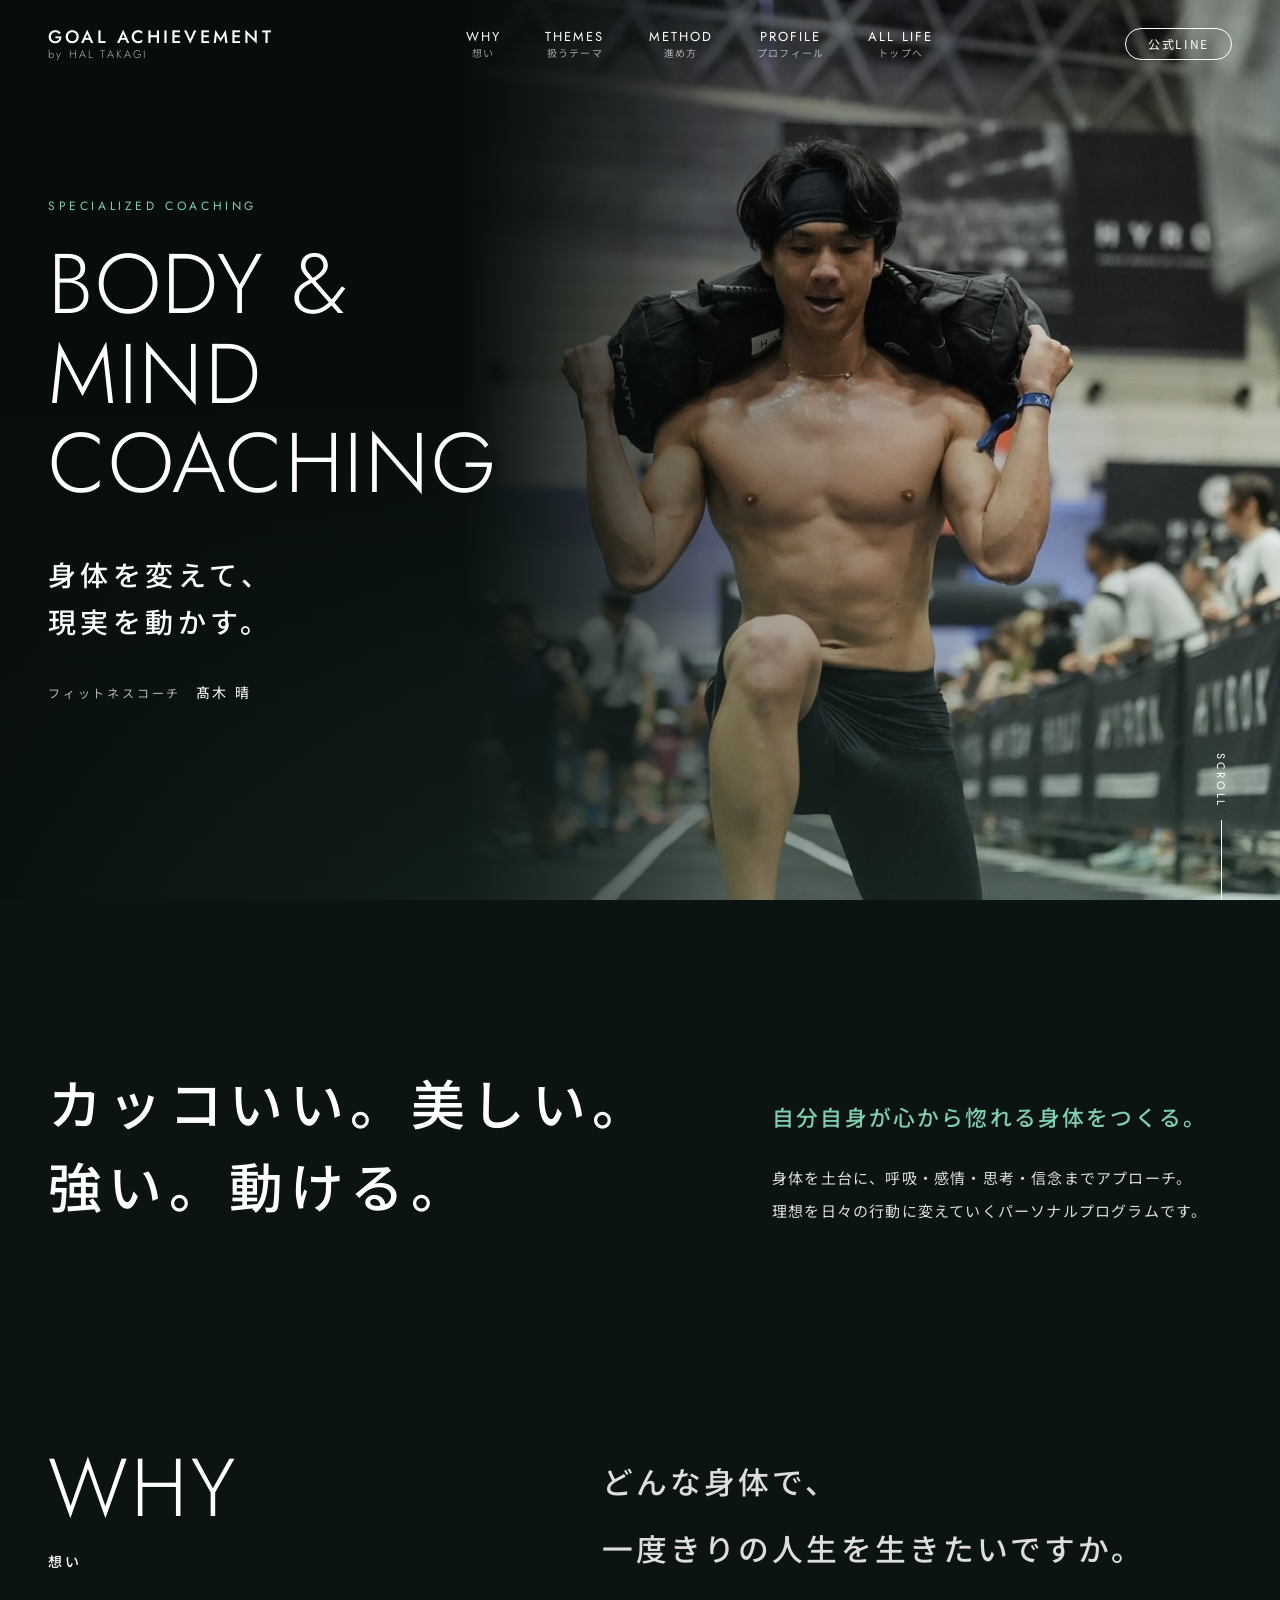
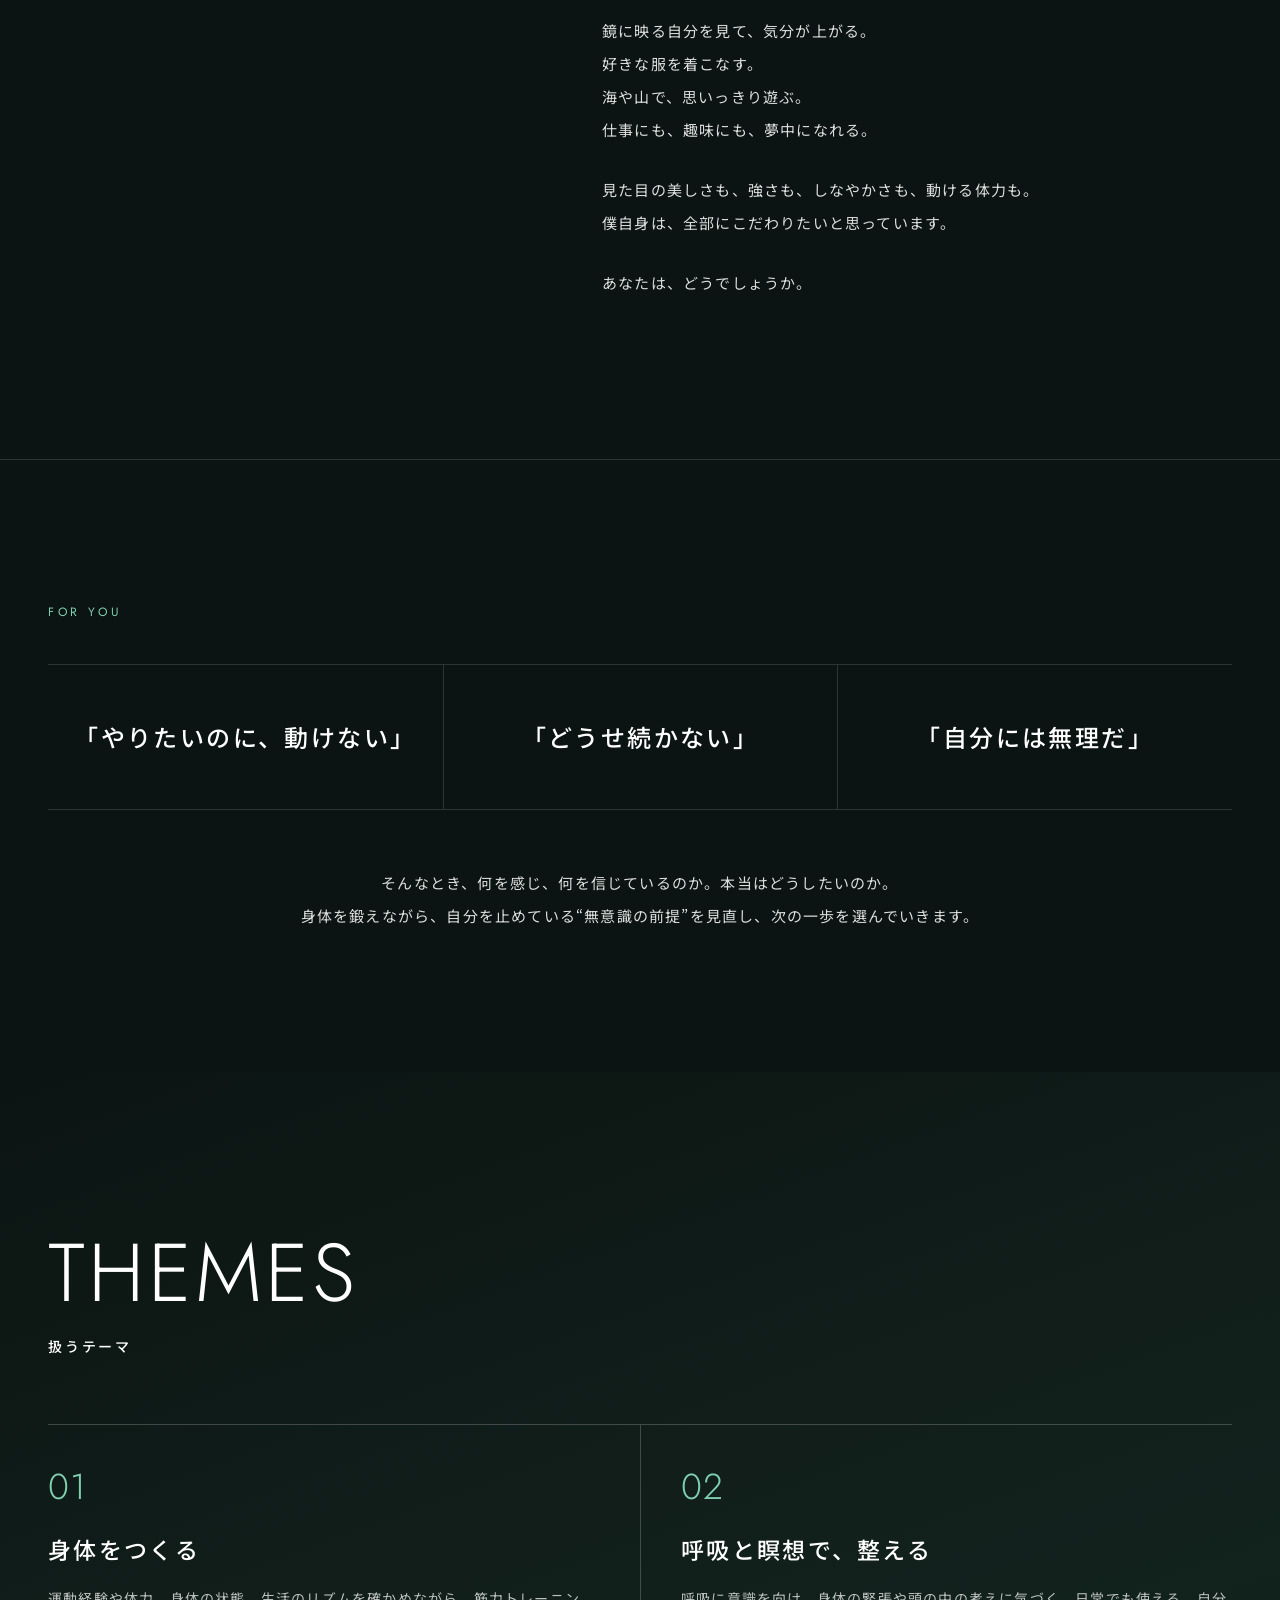
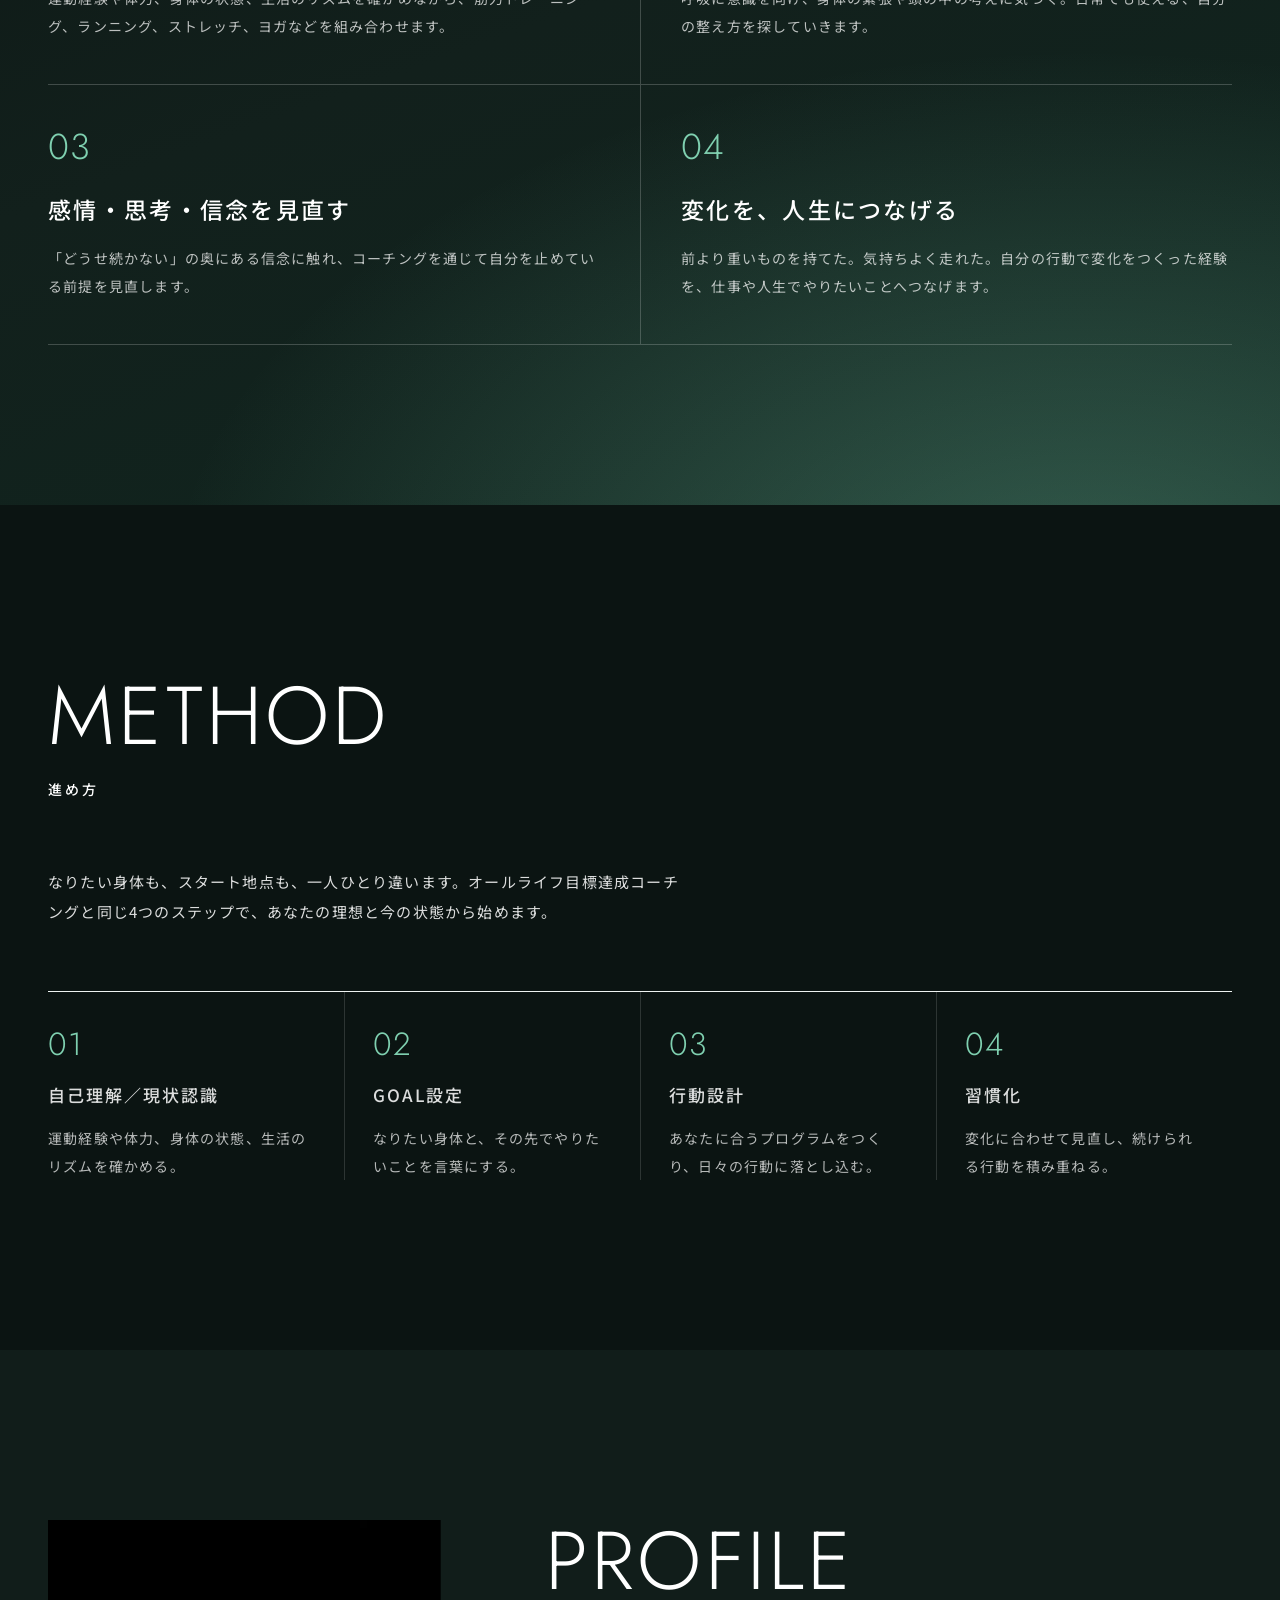
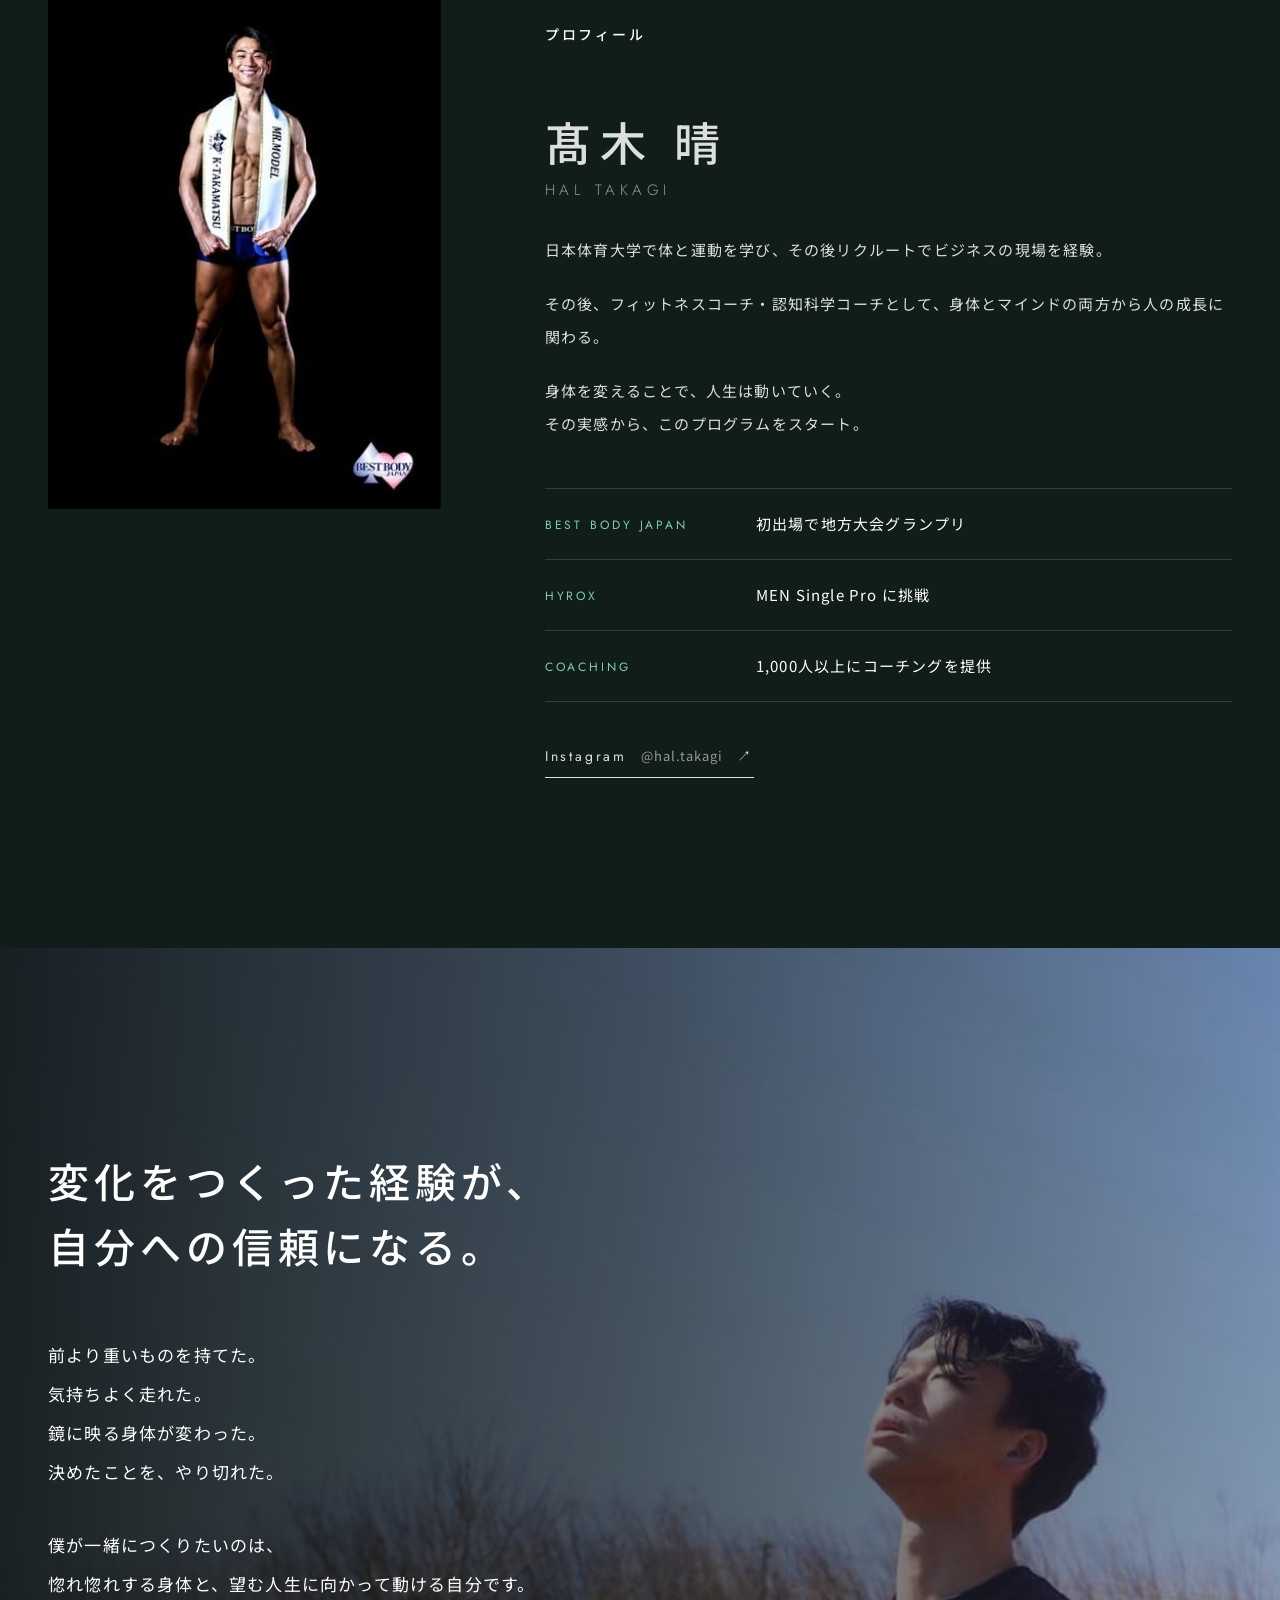
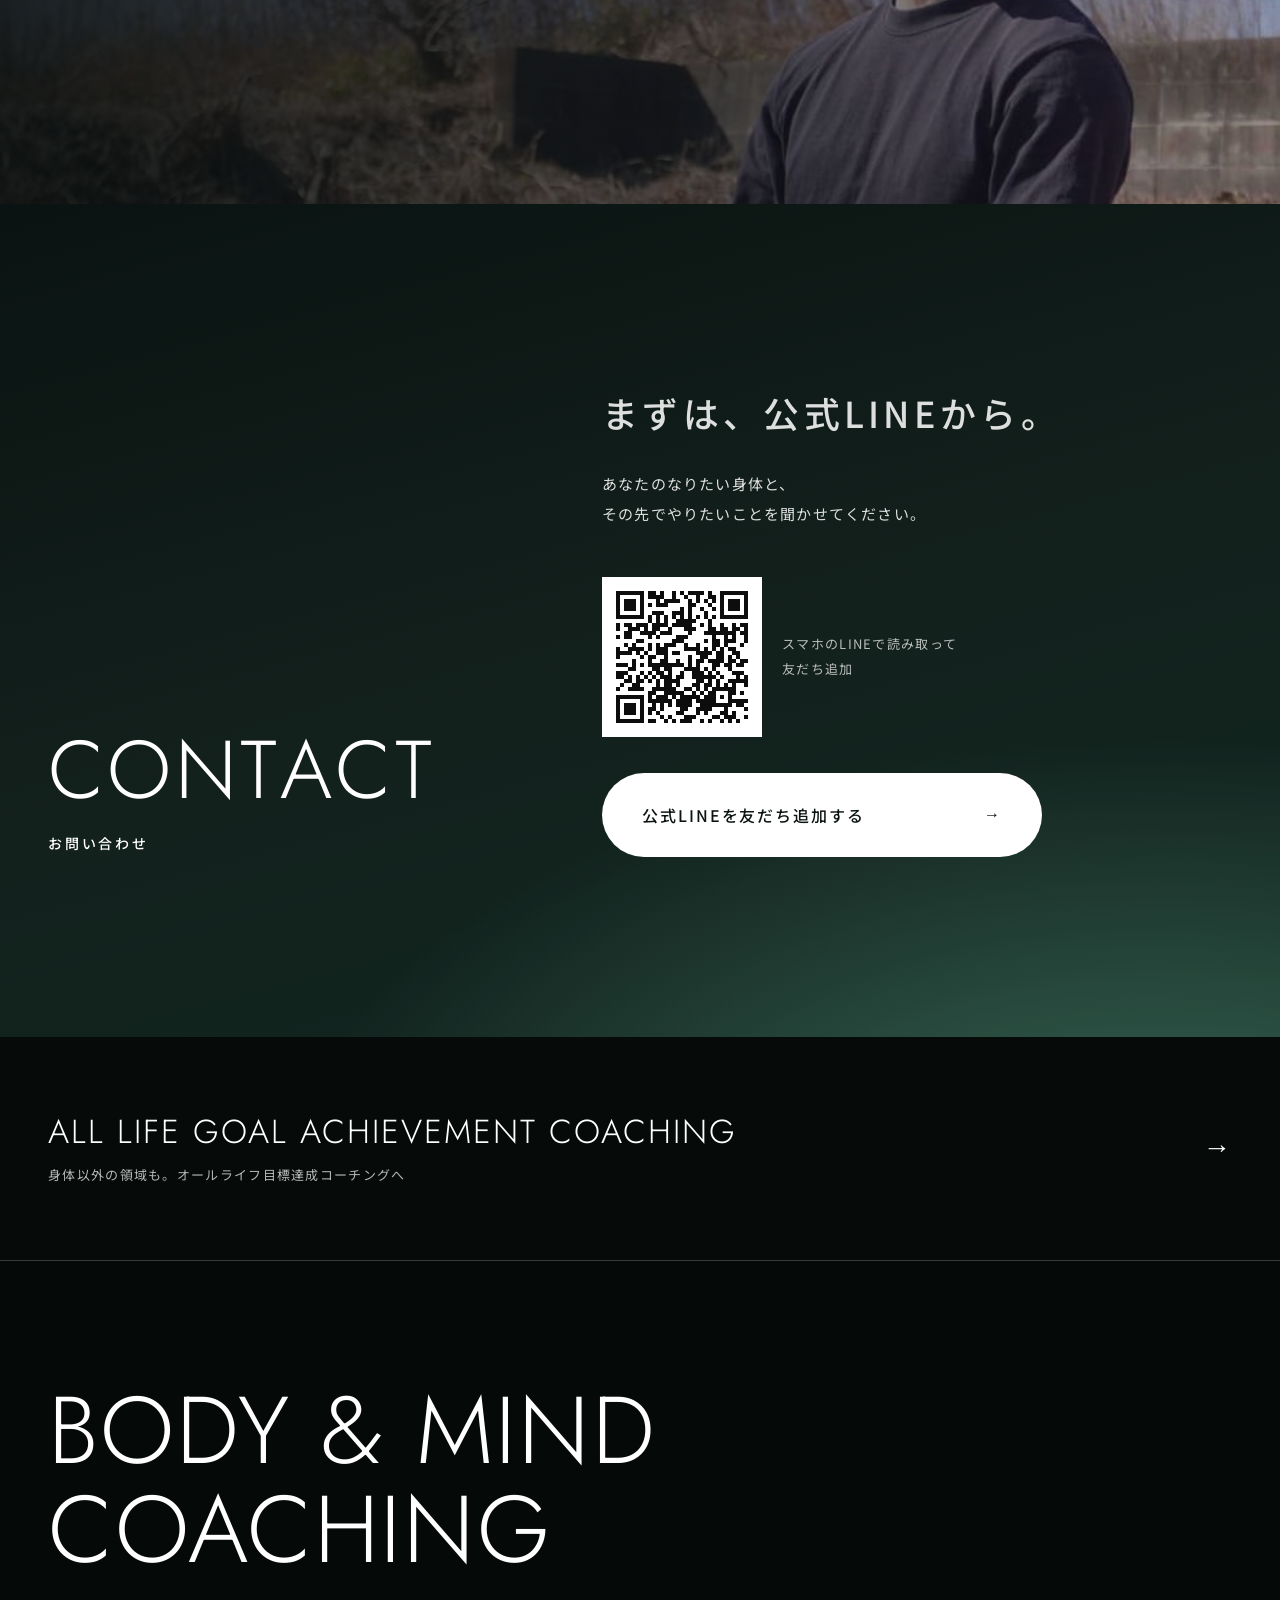
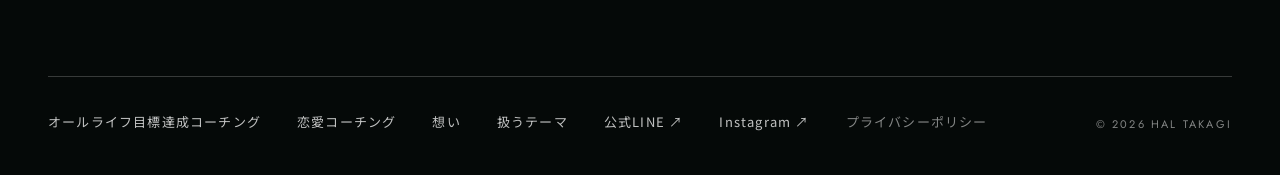
==== fitness/index.html @ 76c85beb "フィットネスコーチング（BODY & MIND）のページを追加し、トップを専門コーチング2枠のSERVICES欄に変更 - fitness/ を新設（恋愛ページと同じ型：HERO→想い→FOR YOU" ====
<!DOCTYPE html>
<html lang="ja">
<head>
  <meta charset="UTF-8">
  <meta name="viewport" content="width=device-width, initial-scale=1">
  <title>フィットネスコーチング | 髙木 晴</title>
  <meta name="description" content="身体を変えて、現実を動かす。身体を土台に、呼吸・感情・思考・信念までアプローチする、髙木晴のパーソナルフィットネスプログラム。">
  <meta property="og:title" content="フィットネスコーチング | 髙木 晴">
  <meta property="og:description" content="身体を変えて、現実を動かす。自分自身が心から惚れる身体をつくる、髙木晴のパーソナルプログラム。">
  <meta property="og:type" content="website">
  <meta property="og:image" content="../images/gallery-hyrox.jpg">
  <!-- Googleアナリティクス（設定は js/ga.js） -->
  <script async src="https://www.googletagmanager.com/gtag/js?id=G-GX3JL3MY73"></script>
  <script src="../js/ga.js?v=20261007"></script>
  <link rel="preconnect" href="https://fonts.googleapis.com">
  <link rel="preconnect" href="https://fonts.gstatic.com" crossorigin>
  <link href="https://fonts.googleapis.com/css2?family=Jost:wght@300;400;500&family=Noto+Sans+JP:wght@400;500;700&display=swap" rel="stylesheet">
  <link rel="stylesheet" href="../css/style.css?v=20261010">
</head>
<body class="page-fitness">

<!-- ============ HEADER ============ -->
<header class="header" id="header">
  <a href="../index.html" class="header__logo">
    <span class="header__logo-en">GOAL ACHIEVEMENT</span>
    <span class="header__logo-sub">by HAL TAKAGI</span>
  </a>
  <nav class="nav" id="nav">
    <ul class="nav__list">
      <li><a href="#why"><span class="nav__en">WHY</span><span class="nav__ja">想い</span></a></li>
      <li><a href="#themes"><span class="nav__en">THEMES</span><span class="nav__ja">扱うテーマ</span></a></li>
      <li><a href="#method"><span class="nav__en">METHOD</span><span class="nav__ja">進め方</span></a></li>
      <li><a href="#profile"><span class="nav__en">PROFILE</span><span class="nav__ja">プロフィール</span></a></li>
      <li><a href="../index.html"><span class="nav__en">ALL LIFE</span><span class="nav__ja">トップへ</span></a></li>
      <li class="nav__sp-line"><a href="#contact"><span class="nav__en">CONTACT</span><span class="nav__ja">公式LINE</span></a></li>
    </ul>
  </nav>
  <a href="#contact" class="header__line">公式LINE</a>
  <button class="menu-btn" id="menuBtn" aria-label="メニューを開く" aria-expanded="false" aria-controls="nav">
    <span></span><span></span>
  </button>
</header>

<main id="top">

  <!-- ============ HERO ============ -->
  <section class="hero hero--love hero--fitness">
    <div class="hero__bg">
      <img src="../images/gallery-hyrox.jpg" alt="" width="1044" height="1566">
    </div>
    <div class="hero__content">
      <p class="love-hero__label">SPECIALIZED COACHING</p>
      <h1 class="hero__title">
        <span class="mask"><span>BODY &amp;</span></span>
        <span class="mask"><span>MIND</span></span>
        <span class="mask"><span>COACHING</span></span>
      </h1>
      <p class="hero__copy">
        <span class="mask"><span>身体を変えて、</span></span>
        <span class="mask"><span>現実を動かす。</span></span>
      </p>
      <p class="hero__name"><span>フィットネスコーチ</span>髙木 晴</p>
    </div>
    <a href="#intro" class="hero__scroll" aria-label="下へスクロール">
      <span>SCROLL</span>
    </a>
  </section>

  <!-- ============ INTRO（概要） ============ -->
  <section class="fit-intro" id="intro">
    <div class="wrap fit-intro__inner">
      <p class="fit-intro__words" data-reveal-parent>
        <span class="mask"><span>カッコいい。美しい。</span></span>
        <span class="mask"><span>強い。動ける。</span></span>
      </p>
      <div class="fit-intro__body">
        <p class="fit-intro__lead" data-reveal>自分自身が心から惚れる身体をつくる。</p>
        <p data-reveal>身体を土台に、呼吸・感情・思考・信念までアプローチ。<br>理想を日々の行動に変えていくパーソナルプログラムです。</p>
      </div>
    </div>
  </section>

  <!-- ============ WHY ============ -->
  <section class="love-why" id="why">
    <div class="wrap love-why__inner">
      <div class="heading">
        <p class="heading__en js-letters">WHY</p>
        <h2 class="heading__ja" data-reveal>想い</h2>
      </div>
      <div class="love-why__body">
        <p class="love-why__lead" data-reveal-parent>
          <span class="mask"><span>どんな身体で、</span></span>
          <span class="mask"><span>一度きりの人生を生きたいですか。</span></span>
        </p>
        <p data-reveal>鏡に映る自分を見て、気分が上がる。<br>好きな服を着こなす。<br>海や山で、思いっきり遊ぶ。<br>仕事にも、趣味にも、夢中になれる。</p>
        <p data-reveal>見た目の美しさも、強さも、しなやかさも、動ける体力も。<br>僕自身は、全部にこだわりたいと思っています。</p>
        <p data-reveal>あなたは、どうでしょうか。</p>
      </div>
    </div>
  </section>

  <!-- ============ FOR YOU（こんな声に） ============ -->
  <section class="fit-voices">
    <div class="wrap">
      <p class="fit-voices__label" data-reveal>FOR YOU</p>
      <ul class="fit-voices__list">
        <li data-reveal>「やりたいのに、動けない」</li>
        <li data-reveal>「どうせ続かない」</li>
        <li data-reveal>「自分には無理だ」</li>
      </ul>
      <p class="fit-voices__body" data-reveal>そんなとき、何を感じ、何を信じているのか。本当はどうしたいのか。<br>身体を鍛えながら、自分を止めている“無意識の前提”を見直し、次の一歩を選んでいきます。</p>
    </div>
  </section>

  <!-- ============ THEMES ============ -->
  <section class="love-themes" id="themes">
    <div class="wrap">
      <div class="heading heading--light">
        <p class="heading__en js-letters">THEMES</p>
        <h2 class="heading__ja" data-reveal>扱うテーマ</h2>
      </div>
      <ol class="fit-themes">
        <li data-reveal>
          <span class="love-themes__num">01</span>
          <h3>身体をつくる</h3>
          <p>運動経験や体力、身体の状態、生活のリズムを確かめながら、筋力トレーニング、ランニング、ストレッチ、ヨガなどを組み合わせます。</p>
        </li>
        <li data-reveal>
          <span class="love-themes__num">02</span>
          <h3>呼吸と瞑想で、整える</h3>
          <p>呼吸に意識を向け、身体の緊張や頭の中の考えに気づく。日常でも使える、自分の整え方を探していきます。</p>
        </li>
        <li data-reveal>
          <span class="love-themes__num">03</span>
          <h3>感情・思考・信念を見直す</h3>
          <p>「どうせ続かない」の奥にある信念に触れ、コーチングを通じて自分を止めている前提を見直します。</p>
        </li>
        <li data-reveal>
          <span class="love-themes__num">04</span>
          <h3>変化を、人生につなげる</h3>
          <p>前より重いものを持てた。気持ちよく走れた。自分の行動で変化をつくった経験を、仕事や人生でやりたいことへつなげます。</p>
        </li>
      </ol>
    </div>
  </section>

  <!-- ============ METHOD ============ -->
  <section class="love-method" id="method">
    <div class="wrap">
      <div class="heading">
        <p class="heading__en js-letters">METHOD</p>
        <h2 class="heading__ja" data-reveal>進め方</h2>
      </div>
      <p class="love-method__lead" data-reveal>なりたい身体も、スタート地点も、一人ひとり違います。オールライフ目標達成コーチングと同じ4つのステップで、あなたの理想と今の状態から始めます。</p>
      <ol class="love-steps">
        <li data-reveal><p class="love-steps__num">01</p><h3>自己理解／現状認識</h3><p>運動経験や体力、身体の状態、生活のリズムを確かめる。</p></li>
        <li data-reveal><p class="love-steps__num">02</p><h3>GOAL設定</h3><p>なりたい身体と、その先でやりたいことを言葉にする。</p></li>
        <li data-reveal><p class="love-steps__num">03</p><h3>行動設計</h3><p>あなたに合うプログラムをつくり、日々の行動に落とし込む。</p></li>
        <li data-reveal><p class="love-steps__num">04</p><h3>習慣化</h3><p>変化に合わせて見直し、続けられる行動を積み重ねる。</p></li>
      </ol>
    </div>
  </section>

  <!-- ============ PROFILE（このプログラム向けの経歴と実績） ============ -->
  <section class="fit-profile" id="profile">
    <div class="wrap fit-profile__inner">
      <figure class="fit-profile__photo img-reveal">
        <img src="../images/profile.jpg" alt="ベストボディジャパン出場時の髙木晴" width="384" height="576" loading="lazy">
      </figure>
      <div class="fit-profile__main">
        <div class="heading">
          <p class="heading__en js-letters">PROFILE</p>
          <h2 class="heading__ja" data-reveal>プロフィール</h2>
        </div>
        <p class="profile__name" data-reveal>髙木 晴<span>HAL TAKAGI</span></p>
        <div class="fit-profile__story">
          <p data-reveal>日本体育大学で体と運動を学び、その後リクルートでビジネスの現場を経験。</p>
          <p data-reveal>その後、フィットネスコーチ・認知科学コーチとして、身体とマインドの両方から人の成長に関わる。</p>
          <p data-reveal>身体を変えることで、人生は動いていく。<br>その実感から、このプログラムをスタート。</p>
        </div>
        <ul class="fit-records" data-reveal>
          <li><span class="fit-records__en">BEST BODY JAPAN</span>初出場で地方大会グランプリ</li>
          <li><span class="fit-records__en">HYROX</span>MEN Single Pro に挑戦</li>
          <li><span class="fit-records__en">COACHING</span>1,000人以上にコーチングを提供</li>
        </ul>
        <a href="https://www.instagram.com/hal.takagi/" target="_blank" rel="noopener" class="ig-link profile__ig" data-reveal>Instagram<span>@hal.takagi</span><span class="ig-link__arrow" aria-hidden="true">↗</span></a>
      </div>
    </div>
  </section>

  <!-- ============ STATEMENT ============ -->
  <section class="fit-statement">
    <div class="fit-statement__bg" data-parallax="0.12">
      <img src="../images/gallery-meditation.jpg" alt="" width="1045" height="1567" loading="lazy">
    </div>
    <div class="wrap fit-statement__inner">
      <p class="fit-statement__lead" data-reveal-parent>
        <span class="mask"><span>変化をつくった経験が、</span></span>
        <span class="mask"><span>自分への信頼になる。</span></span>
      </p>
      <p data-reveal>前より重いものを持てた。<br>気持ちよく走れた。<br>鏡に映る身体が変わった。<br>決めたことを、やり切れた。</p>
      <p data-reveal>僕が一緒につくりたいのは、<br>惚れ惚れする身体と、望む人生に向かって動ける自分です。</p>
    </div>
  </section>

  <!-- ============ CONTACT (公式LINE) ============ -->
  <!-- TODO: 計測用URL hp-fitness を LINE Harness に登録したら、hp-kyotu から差し替える（QRも専用に作り直す） -->
  <section class="contact" id="contact">
    <div class="wrap contact__inner">
      <div class="heading">
        <p class="heading__en js-letters">CONTACT</p>
        <h2 class="heading__ja" data-reveal>お問い合わせ</h2>
      </div>
      <div class="contact__body">
        <p class="contact__lead" data-reveal-parent>
          <span class="mask"><span>まずは、公式LINEから。</span></span>
        </p>
        <p data-reveal>あなたのなりたい身体と、<br>その先でやりたいことを聞かせてください。</p>
        <div class="contact__actions" data-reveal>
          <figure class="line-qr">
            <img src="../images/line-qr.svg?v=20261006" alt="公式LINEの友だち追加用QRコード" width="160" height="160">
            <figcaption>スマホのLINEで読み取って<br>友だち追加</figcaption>
          </figure>
          <a href="https://line-harness.mgr-lab.workers.dev/r/hp-kyotu" target="_blank" rel="noopener" class="line-btn">
            <span>公式LINEを友だち追加する</span>
            <span class="line-btn__arrow" aria-hidden="true">→</span>
          </a>
        </div>
      </div>
    </div>
  </section>

  <!-- ============ BACK TO ALL LIFE ============ -->
  <section class="love-back">
    <a href="../index.html" class="love-back__link wrap">
      <span class="love-back__label">ALL LIFE GOAL ACHIEVEMENT COACHING</span>
      <span class="love-back__ja">身体以外の領域も。オールライフ目標達成コーチングへ</span>
      <span class="love-back__arrow" aria-hidden="true">→</span>
    </a>
  </section>

</main>

<!-- スマホ用：画面下に固定の公式LINEボタン -->
<a href="https://line-harness.mgr-lab.workers.dev/r/hp-kyotu" target="_blank" rel="noopener" class="line-float" id="lineFloat">相談する<span aria-hidden="true">→</span></a>

<!-- ============ FOOTER ============ -->
<footer class="footer">
  <div class="wrap">
    <p class="footer__big">BODY &amp; MIND<br>COACHING</p>
    <div class="footer__bottom">
      <ul class="footer__nav">
        <li><a href="../index.html">オールライフ目標達成コーチング</a></li>
        <li><a href="../love/index.html">恋愛コーチング</a></li>
        <li><a href="#why">想い</a></li>
        <li><a href="#themes">扱うテーマ</a></li>
        <li><a href="https://line-harness.mgr-lab.workers.dev/r/hp-kyotu" target="_blank" rel="noopener">公式LINE ↗</a></li>
        <li><a href="https://www.instagram.com/hal.takagi/" target="_blank" rel="noopener">Instagram ↗</a></li>
        <li><a href="../privacy/index.html" class="footer__legal">プライバシーポリシー</a></li>
      </ul>
      <p class="footer__rights">&copy; <span id="year"></span> HAL TAKAGI</p>
    </div>
  </div>
</footer>

<script src="../js/main.js?v=20261007"></script>
</body>
</html>
---- css/style.css ----
/* =========================================================
   目標達成プログラム ｜ 髙木 晴
   ========================================================= */
:root {
  --black: #0d0d0d;
  --ink: #1a1a1a;
  --gray: #8a8a8a;
  --line: #dcdcdc;
  --paper: #f4f2ee;
  --love: #f08a5d;       /* 恋愛領域のアクセント（夕日の色） */
  --love-deep: #2a1712;
  --white: #fff;
  --en: "Jost", "Futura", "Helvetica Neue", sans-serif;
  --ja: "Noto Sans JP", "Hiragino Kaku Gothic ProN", "Yu Gothic", sans-serif;
  --ease: cubic-bezier(.19, 1, .22, 1);
  --header-h: 88px;
}

*,
*::before,
*::after { box-sizing: border-box; }

/* なめらかスクロールは、ページを開いて一番上に固定したあとにJSでオンにする */
html.is-smooth { scroll-behavior: smooth; }

body {
  margin: 0;
  font-family: var(--ja);
  font-size: 15px;
  line-height: 2;
  letter-spacing: .08em;
  color: var(--ink);
  background: var(--white);
  -webkit-font-smoothing: antialiased;
}
body.is-loading, body.is-menu-open { overflow: hidden; }

h1, h2, h3, p, ul, ol, dl, dd, figure { margin: 0; }
ul, ol { padding: 0; list-style: none; }
a { color: inherit; text-decoration: none; }
img { max-width: 100%; display: block; }

.wrap { width: min(1200px, 100% - 96px); margin-inline: auto; }
.sp-only { display: none; }

/* ---------- Mask (line reveal) ---------- */
.mask { display: block; overflow: hidden; }
.mask > span {
  display: block;
  transform: translateY(105%);
  transition: transform 1.2s var(--ease);
}
.is-in .mask > span,
.mask.is-in > span { transform: none; }
.mask:nth-child(2) > span { transition-delay: .08s; }
.mask:nth-child(3) > span { transition-delay: .16s; }

/* ---------- Generic reveal ---------- */
[data-reveal] {
  opacity: 0;
  transform: translateY(28px);
  transition: opacity 1.2s var(--ease), transform 1.2s var(--ease);
}
[data-reveal].is-in { opacity: 1; transform: none; }

/* ---------- Letters (EN heading) ---------- */
.js-letters .ch {
  display: inline-block;
  opacity: 0;
  transform: translateY(.4em);
  transition: opacity .8s var(--ease), transform .8s var(--ease);
  transition-delay: calc(var(--i) * 40ms);
}
.js-letters.is-in .ch { opacity: 1; transform: none; }

/* ---------- Image reveal ---------- */
.img-reveal { overflow: hidden; clip-path: inset(0 0 100% 0); transition: clip-path 1.6s var(--ease); }
.img-reveal img { transform: scale(1.25); transition: transform 2.2s var(--ease); }
.img-reveal.is-in { clip-path: inset(0 0 0 0); }
.img-reveal.is-in img { transform: scale(1); }

/* ---------- Heading ---------- */
.heading { margin-bottom: 64px; }
.heading__en {
  font-family: var(--en);
  font-weight: 300;
  font-size: clamp(44px, 6.4vw, 88px);
  line-height: 1;
  letter-spacing: .04em;
}
.heading__ja { margin-top: 18px; font-size: 14px; font-weight: 500; letter-spacing: .2em; }
.heading--light { color: var(--white); }

/* =========================================================
   Opening
   ========================================================= */
.opening {
  position: fixed; inset: 0; z-index: 1000;
  display: grid; place-content: center; gap: 28px;
  background: var(--black); color: var(--white);
  transition: transform 1.2s var(--ease) .1s;
}
.opening__text {
  font-family: var(--en); font-weight: 300; text-align: center;
  font-size: clamp(22px, 3vw, 34px); line-height: 1.3; letter-spacing: .24em;
}
.opening__bar { display: block; height: 1px; background: rgba(255,255,255,.2); position: relative; overflow: hidden; }
.opening__bar::after {
  content: ""; position: absolute; inset: 0; background: var(--white);
  transform: scaleX(0); transform-origin: left; transition: transform 1.1s var(--ease) .3s;
}
.opening.is-in .opening__bar::after { transform: scaleX(1); }
.opening.is-done { transform: translateY(-100%); }

/* =========================================================
   Header
   ========================================================= */
.header {
  position: fixed; inset: 0 0 auto; z-index: 100;
  display: flex; align-items: center; justify-content: space-between;
  height: var(--header-h); padding: 0 48px;
  color: var(--white);
  transition: transform .6s var(--ease), background .4s, color .4s, height .4s;
}
.header.is-solid { background: rgba(255,255,255,.96); color: var(--ink); --header-h: 72px; box-shadow: 0 1px 0 rgba(0,0,0,.06); }
.header.is-hidden { transform: translateY(-100%); }
.header__logo { display: flex; flex-direction: column; line-height: 1.2; }
.header__logo-en { font-family: var(--en); font-weight: 500; font-size: 18px; letter-spacing: .18em; }
.header__logo-sub { font-family: var(--en); font-weight: 300; font-size: 11px; letter-spacing: .2em; opacity: .7; }

.nav__list { display: flex; gap: 44px; }
.nav__list a { display: flex; flex-direction: column; align-items: center; line-height: 1.4; }
.nav__en { font-family: var(--en); font-size: 13px; letter-spacing: .16em; position: relative; }
.nav__en::after {
  content: ""; position: absolute; left: 0; bottom: -2px; width: 100%; height: 1px; background: currentColor;
  transform: scaleX(0); transform-origin: right; transition: transform .5s var(--ease);
}
.nav__list a:hover .nav__en::after { transform: scaleX(1); transform-origin: left; }
.nav__ja { font-size: 10px; letter-spacing: .12em; opacity: .6; }

.menu-btn { display: none; }
.header__line {
  padding: 9px 22px; border: 1px solid currentColor; border-radius: 999px;
  font-size: 12px; letter-spacing: .14em; line-height: 1;
  transition: background .3s, color .3s, border-color .3s;
}
.header__line:hover { background: var(--white); color: var(--black); border-color: var(--white); }
.header.is-solid .header__line { background: var(--black); color: var(--white); border-color: var(--black); }
.header.is-solid .header__line:hover { opacity: .8; }
.nav__sp-line { display: none; }

/* =========================================================
   Hero
   ========================================================= */
.hero {
  position: relative;
  height: 100vh; height: 100svh; min-height: 620px;
  overflow: hidden;
  color: var(--white);
  background: var(--black);
}
.hero__bg { position: absolute; inset: 0; }
/* 人物が中央の写真なので、PCでは右側に寄せて左端を黒に溶け込ませ、見出しと重ならないようにする */
.hero__bg img, .hero__bg canvas {
  position: absolute; top: 0; right: 0;
  width: 64%; height: 100%; object-fit: cover; object-position: 50% 42%;
  -webkit-mask-image: linear-gradient(90deg, transparent 0%, #000 32%);
  mask-image: linear-gradient(90deg, transparent 0%, #000 32%);
  transform-origin: 50% 45%;
  transform: scale(1.15);
  transition: transform 3.5s var(--ease);
}
.hero.is-in .hero__bg img, .hero.is-in .hero__bg canvas { transform: scale(1); animation: slowZoom 24s linear 3.5s infinite alternate; }
@keyframes slowZoom { to { transform: scale(1.08); } }
.hero__bg::after {
  content: ""; position: absolute; inset: 0;
  background: linear-gradient(90deg, rgba(0,0,0,.6) 0%, rgba(0,0,0,.2) 55%, rgba(0,0,0,0) 100%);
}
.hero__content {
  position: relative; z-index: 1;
  height: 100%;
  display: flex; flex-direction: column; justify-content: center;
  width: min(1200px, 100% - 96px); margin-inline: auto;
}
.hero__title {
  font-family: var(--en); font-weight: 300;
  font-size: clamp(48px, 9vw, 132px);
  line-height: 1; letter-spacing: .02em;
}
.hero__title .mask { padding-bottom: .06em; }
.hero__copy { margin-top: 40px; font-size: clamp(20px, 2.2vw, 28px); font-weight: 500; line-height: 1.7; letter-spacing: .16em; }
.hero__copy .mask:nth-child(1) > span { transition-delay: .5s; }
.hero__copy .mask:nth-child(2) > span { transition-delay: .6s; }
.hero__name {
  margin-top: 32px; font-size: 14px; letter-spacing: .2em;
  opacity: 0; transition: opacity 1.4s ease .9s;
}
.hero__name span { margin-right: 1.2em; opacity: .7; font-size: 12px; }
.hero.is-in .hero__name { opacity: 1; }
.hero__scroll {
  position: absolute; right: 48px; bottom: 0; z-index: 1;
  display: flex; flex-direction: column; align-items: center; gap: 12px;
  font-family: var(--en); font-size: 11px; letter-spacing: .24em;
}
.hero__scroll span { writing-mode: vertical-rl; }
.hero__scroll::after {
  content: ""; width: 1px; height: 80px;
  background: linear-gradient(var(--white) 50%, rgba(255,255,255,.25) 50%);
  background-size: 1px 200%;
  animation: scrollLine 2.2s var(--ease) infinite;
}
@keyframes scrollLine { from { background-position: 0 100%; } to { background-position: 0 -100%; } }

/* =========================================================
   Concept
   ========================================================= */
.concept { padding: 180px 0 160px; overflow: hidden; }
.concept__inner { display: grid; grid-template-columns: 1fr 1fr; gap: 96px; align-items: center; }
.concept__statement {
  font-size: clamp(21px, 2.4vw, 34px); font-weight: 500; line-height: 1.75; letter-spacing: .08em;
  margin-bottom: 56px;
}
.concept__body p + p { margin-top: 1.6em; }
/* 写真は画面の右端まで裁ち落としにする（余白に囲まれた「置いただけ」の見え方を避ける） */
.concept__photo { aspect-ratio: 4 / 5; margin-right: calc(-1 * max(48px, (100vw - 1200px) / 2)); }
.concept__photo img { width: 100%; height: 100%; object-fit: cover; object-position: 38% center; }

/* =========================================================
   Life Balance（バランスホイール）
   ========================================================= */
.life { background: var(--black); color: var(--white); padding: 160px 0 170px; overflow: hidden; }
.life__inner { display: grid; grid-template-columns: 4fr 6fr; grid-template-areas: "text wheel" "controls wheel"; gap: 0 80px; align-items: center; }
.life__text { grid-area: text; align-self: end; }
.life__wheel { grid-area: wheel; }
.life__controls { grid-area: controls; align-self: start; }
.life .heading__en { white-space: nowrap; font-size: clamp(40px, 5.2vw, 76px); }
.life__lead { font-size: clamp(24px, 2.8vw, 38px); font-weight: 500; line-height: 1.6; letter-spacing: .12em; margin-bottom: 32px; }
.life__text > p + p { margin-top: 1.4em; }
.life__howto { color: rgba(255,255,255,.7); font-size: 14px; }

.life__sliders { display: grid; grid-template-columns: 1fr 1fr; gap: 6px 32px; margin-top: 40px; }
.wheel-slider { display: grid; grid-template-columns: 1fr 88px 20px; align-items: center; gap: 10px; font-size: 12px; letter-spacing: .06em; }
.wheel-slider__name { white-space: nowrap; color: rgba(255,255,255,.8); }
.wheel-slider.is-love .wheel-slider__name { color: var(--love); }
.wheel-slider__value { font-family: var(--en); text-align: right; }
.wheel-slider input { width: 100%; accent-color: var(--white); height: 20px; margin: 0; cursor: pointer; }
.wheel-slider.is-love input { accent-color: var(--love); }

.life__actions { display: flex; flex-wrap: wrap; align-items: center; gap: 12px 24px; margin-top: 36px; opacity: 0; transform: translateY(10px); pointer-events: none; transition: opacity .6s var(--ease), transform .6s var(--ease); }
.life__actions.is-show { opacity: 1; transform: none; pointer-events: auto; }
.life__send { display: inline-flex; align-items: center; gap: 16px; padding: 14px 26px; border-radius: 999px; background: var(--white); color: var(--black); font-size: 14px; font-weight: 500; letter-spacing: .08em; transition: background .3s, color .3s; }
.life__send:hover { background: #06c755; color: var(--white); }
.life__reset { background: none; border: 0; padding: 0; color: rgba(255,255,255,.6); font: inherit; font-size: 12px; letter-spacing: .12em; text-decoration: underline; text-underline-offset: 4px; cursor: pointer; }

.life__wheel { position: relative; }
.wheel { position: relative; width: 100%; max-width: 640px; margin-inline: auto; aspect-ratio: 1; container-type: inline-size; }
.wheel .wheel__svg { position: relative; z-index: 1; }
.wheel__bgtotal {
  position: absolute; inset: 0; z-index: 0; display: grid; place-items: center;
  font-family: var(--en); font-weight: 300; font-size: 56cqw; line-height: 1; letter-spacing: -.04em;  /* ホイールの幅に対する比率 */
  color: rgba(255,255,255,.11); pointer-events: none; user-select: none;
}
.wheel__summary { display: flex; flex-wrap: wrap; justify-content: center; align-items: baseline; gap: 6px 24px; margin-top: 16px; text-align: center; }
.wheel__summary-total { display: inline-flex; align-items: baseline; gap: 8px; font-family: var(--en); }
.wheel__summary-total small { font-size: 12px; letter-spacing: .2em; opacity: .6; }
.wheel__summary-total b { font-weight: 300; font-size: 40px; line-height: 1; }
.wheel__summary-low { font-size: 13px; letter-spacing: .08em; color: rgba(255,255,255,.7); }
.wheel__svg { display: block; width: 100%; height: 100%; overflow: visible; cursor: pointer; touch-action: pan-y; user-select: none; -webkit-user-select: none; }
.wheel__grid circle { fill: none; stroke: rgba(255,255,255,.1); stroke-width: 1; }
.wheel__grid circle.is-outer { stroke: rgba(255,255,255,.4); }
.wheel__grid line { stroke: rgba(255,255,255,.18); stroke-width: 1; }
.wheel__fill { fill: rgba(255,255,255,.86); stroke: var(--black); stroke-width: 3; transition: fill .3s; }
.wheel__fill:hover { fill: #fff; }
.wheel__fill.is-love { fill: var(--love); }
.wheel__label text { text-anchor: middle; fill: var(--white); }
.wheel__en { font-family: var(--en); font-size: 11px; letter-spacing: .18em; opacity: .55; }
.wheel__ja { font-size: 14px; letter-spacing: .08em; }
.wheel__score { font-family: var(--en); font-size: 15px; font-weight: 500; }
.wheel__label.is-love text { fill: var(--love); }
.wheel__label.is-love .wheel__en { opacity: 1; }
.wheel__hint { margin-top: 20px; text-align: center; font-size: 12px; letter-spacing: .1em; color: rgba(255,255,255,.55); transition: opacity .4s; }
.wheel__hint.is-hidden { opacity: 0; }

/* =========================================================
   Love teaser（恋愛コーチングへの入口）
   ========================================================= */
.love-teaser {
  position: relative; overflow: hidden; color: var(--white); padding: 150px 0;
  background:
    radial-gradient(120% 90% at 85% 110%, rgba(240,138,93,.55) 0%, rgba(240,138,93,0) 60%),
    linear-gradient(160deg, #141a2e 0%, #2a2238 45%, var(--love-deep) 100%);
}
.love-teaser__inner { display: grid; grid-template-columns: 1fr 1fr; gap: 80px; align-items: end; }
.love-teaser__label { font-family: var(--en); font-size: 12px; letter-spacing: .3em; color: var(--love); margin-bottom: 20px; }
.love-teaser__title { font-family: var(--en); font-weight: 300; font-size: clamp(44px, 6.4vw, 92px); line-height: 1.02; letter-spacing: .02em; }
.love-teaser__ja { font-size: clamp(19px, 1.9vw, 24px); font-weight: 500; line-height: 1.8; letter-spacing: .1em; margin-bottom: 24px; }
.love-teaser__body p { color: rgba(255,255,255,.8); }
.love-btn {
  display: inline-flex; align-items: center; justify-content: space-between; gap: 40px;
  margin-top: 40px; padding: 22px 36px; min-width: min(360px, 100%);
  border: 1px solid rgba(255,255,255,.7); border-radius: 999px;
  font-size: 15px; letter-spacing: .12em;
  transition: background .4s var(--ease), color .4s var(--ease), border-color .4s, opacity 1.2s var(--ease), transform 1.2s var(--ease);
}
.love-btn:hover { background: var(--love); border-color: var(--love); color: var(--white); }
.love-btn__arrow { font-family: var(--en); transition: transform .4s var(--ease); }
.love-btn:hover .love-btn__arrow { transform: translateX(6px); }

/* =========================================================
   Program
   ========================================================= */
.program { background: var(--black); color: var(--white); padding: 160px 0 170px; overflow: hidden; }

.roadmap { position: relative; aspect-ratio: 1000 / 420; margin: 0 auto 120px; max-width: 1080px; }
.roadmap__svg { position: absolute; inset: 0; width: 100%; height: 100%; overflow: visible; }
.roadmap__path { fill: none; stroke: url(#roadGrad); stroke-width: 26; stroke-linecap: round; }
.roadmap__circle {
  position: absolute; width: 132px; height: 132px; transform: translate(-50%, -50%);
  display: grid; place-items: center; text-align: center;
  border: 1px solid rgba(255,255,255,.6); border-radius: 50%;
  font-size: 15px; line-height: 1.7; letter-spacing: .14em;
  opacity: 0; transition: opacity 1s ease, transform 1s var(--ease);
}
.roadmap__circle--start { left: 11%; top: 85.7%; transform: translate(-50%, -50%) scale(.8); }
.roadmap__circle--goal { left: 89%; top: 16.7%; transform: translate(-50%, -50%) scale(.8); }
.roadmap__circle.is-on { opacity: 1; transform: translate(-50%, -50%) scale(1); }
.roadmap__circle--goal.is-on { background: var(--white); color: var(--black); }
.roadmap__node { position: absolute; left: var(--x); top: var(--y); }
.roadmap__dot {
  position: absolute; width: 22px; height: 22px; left: -11px; top: -11px;
  background: var(--white); border-radius: 50%;
  box-shadow: 0 0 0 0 rgba(255,255,255,.5);
  transform: scale(0); transition: transform .6s var(--ease);
}
.roadmap__node.is-on .roadmap__dot { transform: scale(1); animation: pulse 2.4s ease-out .6s infinite; }
@keyframes pulse { 0% { box-shadow: 0 0 0 0 rgba(255,255,255,.45); } 100% { box-shadow: 0 0 0 18px rgba(255,255,255,0); } }
.roadmap__label {
  position: absolute; left: 50%; bottom: 26px; transform: translate(-50%, 10px);
  white-space: nowrap; text-align: center; line-height: 1.4;
  font-size: 17px; font-weight: 500; letter-spacing: .14em;
  opacity: 0; transition: opacity .8s ease .15s, transform .8s var(--ease) .15s;
}
.roadmap__label small { display: block; font-family: var(--en); font-weight: 300; font-size: 13px; letter-spacing: .2em; opacity: .6; }
.roadmap__node.is-on .roadmap__label { opacity: 1; transform: translate(-50%, 0); }

.steps { display: grid; grid-template-columns: repeat(4, 1fr); gap: 0; border-top: 1px solid rgba(255,255,255,.2); }
.steps__item { padding: 40px 32px 0 0; }
.steps__item + .steps__item { padding-left: 32px; border-left: 1px solid rgba(255,255,255,.2); }
.steps__item:nth-child(2) { transition-delay: .1s; }
.steps__item:nth-child(3) { transition-delay: .2s; }
.steps__item:nth-child(4) { transition-delay: .3s; }
.steps__num { font-family: var(--en); font-weight: 300; font-size: 32px; line-height: 1; letter-spacing: .06em; }
.steps__num span { font-size: 11px; letter-spacing: .24em; opacity: .5; vertical-align: middle; margin-left: 8px; }
.steps__item h3 { margin: 20px 0 14px; font-size: 18px; font-weight: 500; letter-spacing: .14em; }
.steps__item p:last-child { font-size: 14px; line-height: 2; color: rgba(255,255,255,.72); }

/* =========================================================
   Band
   ========================================================= */
.band { position: relative; overflow: hidden; color: var(--white); padding: 200px 0; background: var(--black); }
.band__bg { position: absolute; inset: -20% 0; }
.band__bg img { width: 100%; height: 100%; object-fit: cover; object-position: center 30%; opacity: .5; filter: grayscale(.3); }
.band__inner { position: relative; display: flex; justify-content: space-between; align-items: flex-end; gap: 48px; flex-wrap: wrap; }
.band__num { font-family: var(--en); font-weight: 300; font-size: clamp(96px, 14vw, 200px); line-height: .9; letter-spacing: -.01em; }
.band__plus { font-size: .5em; vertical-align: top; margin-left: .05em; }
.band__label { margin-top: 20px; font-size: 14px; letter-spacing: .2em; }
.band__tags { display: flex; flex-wrap: wrap; gap: 10px; max-width: 600px; justify-content: flex-end; transition-delay: .2s; }
.band__tags li { padding: 6px 20px; border: 1px solid rgba(255,255,255,.6); border-radius: 999px; font-size: 13px; }

/* =========================================================
   Profile
   ========================================================= */
.profile { padding: 180px 0; }
.profile__inner { display: grid; grid-template-columns: 5fr 7fr; gap: 104px; align-items: start; }
.profile__side { position: sticky; top: 120px; }
.profile__photo { aspect-ratio: 2 / 3; background: #000; max-width: 420px; }
.profile__photo img { width: 100%; height: 100%; object-fit: cover; }
.profile__main { padding-top: 12px; }
.profile__name { font-size: clamp(34px, 3.6vw, 48px); font-weight: 500; letter-spacing: .2em; line-height: 1.3; }
.profile__name span { display: block; margin-top: 10px; font-family: var(--en); font-weight: 300; font-size: 15px; letter-spacing: .3em; color: var(--gray); }
.profile__role { margin-top: 28px; font-size: 14px; color: #555; }
.profile__role li { line-height: 2; }

.profile__story { margin-top: 56px; padding-top: 48px; border-top: 1px solid var(--ink); }
.profile__story p { line-height: 2.2; }
.profile__story p + p { margin-top: 2em; }

/* =========================================================
   Gallery (marquee)
   ========================================================= */
.gallery { overflow: hidden; padding: 0 0 180px; }
.gallery__track { display: flex; width: max-content; animation: marquee 60s linear infinite; }
.gallery:hover .gallery__track { animation-play-state: paused; }
.gallery__set { display: flex; gap: 24px; padding-right: 24px; }
.gallery__set img { height: 380px; width: auto; aspect-ratio: auto; object-fit: cover; filter: grayscale(1); transition: filter .8s ease; }
.gallery__set img:hover { filter: none; }
.gallery__more { display: flex; justify-content: flex-end; margin-top: 40px; }

/* Instagramへのリンク（LINEより控えめな細字のテキストリンク） */
.ig-link {
  position: relative; display: inline-flex; align-items: baseline; gap: 14px;
  padding-bottom: 8px;
  font-family: var(--en); font-size: 14px; letter-spacing: .2em;
}
.ig-link::after {
  content: ""; position: absolute; left: 0; bottom: 0; width: 100%; height: 1px; background: currentColor;
  transform-origin: right; transition: transform .6s var(--ease);
}
.ig-link:hover::after { transform: scaleX(0); }
.ig-link span:not(.ig-link__arrow) { font-family: var(--ja); font-size: 13px; letter-spacing: .08em; color: var(--gray); }
.ig-link__arrow { transition: transform .4s var(--ease); }
.ig-link:hover .ig-link__arrow { transform: translateX(4px); }
.profile__ig { margin-top: 24px; }
@keyframes marquee { to { transform: translateX(-50%); } }

/* =========================================================
   Message
   ========================================================= */
.message { position: relative; overflow: hidden; color: var(--white); padding: 200px 0; background: var(--black); }
.message__bg { position: absolute; inset: -15% 0; }
.message__bg img { width: 100%; height: 100%; object-fit: cover; object-position: 70% 40%; }
.message__bg::after { content: ""; position: absolute; inset: 0; background: linear-gradient(90deg, rgba(0,0,0,.85) 0%, rgba(0,0,0,.6) 50%, rgba(0,0,0,.25) 100%); }
.message__inner { position: relative; }
.message__body { max-width: 620px; }
.message__lead { font-size: clamp(26px, 3.2vw, 44px); font-weight: 500; line-height: 1.6; letter-spacing: .12em; margin-bottom: 64px; }
.message__body p { font-size: 17px; line-height: 2.3; }
.message__question { font-size: 20px; font-weight: 500; }
.message__body p + p { margin-top: 2em; }
.message__sign { margin-top: 56px; font-size: 20px; letter-spacing: .3em; }

/* =========================================================
   Contact（公式LINE）
   ========================================================= */
.contact { padding: 180px 0; background: var(--white); }
.contact__inner { display: grid; grid-template-columns: 5fr 7fr; gap: 104px; align-items: end; }
.contact__inner .heading { margin-bottom: 0; }
.contact__lead { font-size: clamp(24px, 2.8vw, 38px); font-weight: 500; letter-spacing: .12em; line-height: 1.6; margin-bottom: 28px; }
.contact__actions { display: flex; flex-direction: column; align-items: flex-start; gap: 36px; margin-top: 48px; }
.line-qr { display: flex; align-items: center; gap: 20px; margin: 0; }
.line-qr img { width: 132px; height: 132px; padding: 14px; background: var(--white); box-sizing: content-box; }
.line-qr figcaption { font-size: 13px; line-height: 1.9; letter-spacing: .1em; color: #555; white-space: nowrap; }
.line-btn {
  display: inline-flex; align-items: center; justify-content: space-between; gap: 48px; padding: 26px 40px; min-width: min(440px, 100%);
  background: var(--black); color: var(--white); border-radius: 999px;
  font-size: 16px; font-weight: 500; letter-spacing: .12em;
  transition: background .4s var(--ease), opacity 1.2s var(--ease), transform 1.2s var(--ease);
}
.line-btn:hover { background: #06c755; }
.line-btn__arrow { font-family: var(--en); transition: transform .4s var(--ease); }
.line-btn:hover .line-btn__arrow { transform: translateX(6px); }
.line-float { display: none; }

/* =========================================================
   Footer
   ========================================================= */
.footer { background: var(--black); color: var(--white); padding: 120px 0 40px; border-top: 1px solid rgba(255,255,255,.12); }
.footer__big { font-family: var(--en); font-weight: 300; font-size: clamp(40px, 7.4vw, 108px); line-height: 1.05; letter-spacing: .02em; }
.footer__bottom { display: flex; justify-content: space-between; align-items: flex-end; gap: 32px; flex-wrap: wrap; margin-top: 96px; padding-top: 32px; border-top: 1px solid rgba(255,255,255,.2); }
.footer__nav { display: flex; gap: 36px; flex-wrap: wrap; font-size: 13px; }
.footer__nav a { opacity: .75; transition: opacity .3s; }
.footer__nav a:hover { opacity: 1; }
.footer__rights { font-family: var(--en); font-size: 11px; letter-spacing: .2em; opacity: .5; }

/* =========================================================
   Reduced motion
   ========================================================= */
@media (prefers-reduced-motion: reduce) {
  *, *::before, *::after { animation: none !important; transition: none !important; }
  .mask > span, [data-reveal], .js-letters .ch, .img-reveal img { opacity: 1; transform: none; }
  .img-reveal { clip-path: none; }
  .roadmap__circle, .roadmap__label, .roadmap__dot { opacity: 1; }
  .opening { display: none; }
}

/* =========================================================
   Responsive
   ========================================================= */
@media (max-width: 1024px) {
  .wrap, .hero__content { width: calc(100% - 64px); }
  .header { padding: 0 32px; }
  .nav__list { gap: 28px; }
  .concept__inner, .profile__inner { gap: 64px; }
  .steps { grid-template-columns: repeat(2, 1fr); }
  .steps__item { padding-bottom: 40px; }
  .steps__item:nth-child(3) { padding-left: 0; border-left: 0; }
  .steps__item:nth-child(n+3) { border-top: 1px solid rgba(255,255,255,.2); }
  .roadmap__circle { width: 104px; height: 104px; font-size: 13px; }
}

@media (max-width: 820px) {
  :root { --header-h: 64px; }
  .header, .header.is-solid { --header-h: 64px; padding: 0 20px; }
  .menu-btn {
    display: block; position: relative; z-index: 120;
    width: 44px; height: 44px; margin-right: -10px; border: 0; background: none; color: inherit; cursor: pointer;
  }
  .menu-btn span { position: absolute; left: 10px; width: 24px; height: 1px; background: currentColor; transition: transform .4s var(--ease), top .4s var(--ease); }
  .menu-btn span:first-child { top: 18px; }
  .menu-btn span:last-child { top: 26px; }
  .menu-btn[aria-expanded="true"] { color: var(--white); }
  .menu-btn[aria-expanded="true"] span:first-child { top: 22px; transform: rotate(30deg); }
  .menu-btn[aria-expanded="true"] span:last-child { top: 22px; transform: rotate(-30deg); }
  .nav {
    position: fixed; inset: 0; z-index: 110;
    display: grid; place-items: center;
    background: var(--black); color: var(--white);
    clip-path: circle(0 at calc(100% - 32px) 32px);
    transition: clip-path .8s var(--ease);
  }
  .nav.is-open { clip-path: circle(150% at calc(100% - 32px) 32px); }
  .nav__list { flex-direction: column; gap: 36px; }
  .nav__en { font-size: 26px; font-weight: 300; }
  .nav__ja { font-size: 11px; margin-top: 4px; }
  .nav__sp-line { display: list-item; }
  .header__line { display: none; }

  .contact { padding: 110px 0 130px; }
  .contact__inner { grid-template-columns: 1fr; gap: 48px; }
  .line-btn { width: 100%; padding: 22px 28px; font-size: 15px; gap: 16px; }
  .contact__actions { display: block; margin-top: 40px; }
  .line-qr { display: none; } /* スマホはボタンからそのままLINEアプリが開く */
  .line-float {
    position: fixed; left: 16px; right: 16px; bottom: calc(16px + env(safe-area-inset-bottom)); z-index: 90;
    display: flex; align-items: center; justify-content: space-between;
    padding: 18px 26px; border-radius: 999px;
    background: #06c755; color: var(--white);
    font-size: 15px; font-weight: 700; letter-spacing: .1em;
    box-shadow: 0 8px 24px rgba(0,0,0,.25);
    transform: translateY(160%); transition: transform .6s var(--ease);
  }
  .line-float.is-show { transform: none; }
  body.is-menu-open .line-float { transform: translateY(160%); }

  .sp-only { display: inline; }
  .pc-only { display: none; }

  .wrap, .hero__content { width: calc(100% - 40px); }
  .heading { margin-bottom: 44px; }

  /* 空を上に逃がして顔を画面上側に出し、文字と重ならないようにする */
  .hero__bg { inset: -24% 0 0 0; }
  .hero__bg img, .hero__bg canvas { width: 100%; object-position: 50% center; transform-origin: 50% 45%; -webkit-mask-image: none; mask-image: none; }
  .hero__bg::after { background: linear-gradient(0deg, rgba(0,0,0,.78) 0%, rgba(0,0,0,.35) 42%, rgba(0,0,0,0) 68%); }
  .hero__content { justify-content: flex-end; padding-bottom: 88px; }
  .hero__title { font-size: 10.6vw; }
  .hero__copy { margin-top: 28px; }
  .hero__scroll { right: 20px; }

  .concept { padding: 110px 0 0; }
  .concept__photo { margin: 0 -20px; aspect-ratio: 4 / 5; }
  .concept__inner, .profile__inner { grid-template-columns: 1fr; gap: 56px; }
  .concept__statement { margin-bottom: 40px; }

  .program { padding: 110px 0; }
  .roadmap { display: none; }
  .steps { grid-template-columns: 1fr; border-top: 0; position: relative; padding-left: 36px; }
  .steps::before { content: ""; position: absolute; left: 6px; top: 8px; bottom: 8px; width: 1px; background: linear-gradient(rgba(255,255,255,.1), rgba(255,255,255,.8)); }
  .steps__item, .steps__item + .steps__item, .steps__item:nth-child(3) { position: relative; padding: 0 0 48px; border: 0; }
  .steps__item:nth-child(n+3) { border-top: 0; }
  .steps__item::before { content: ""; position: absolute; left: -36px; top: 8px; width: 13px; height: 13px; border-radius: 50%; background: var(--white); }
  .steps__item:last-child { padding-bottom: 0; }

  .band { padding: 120px 0; }
  .band__tags { justify-content: flex-start; }

  .profile { padding: 110px 0; }
  .profile__side { position: static; }
  .profile__photo { max-width: 320px; }
  .profile__story { margin-top: 40px; padding-top: 36px; }

  .gallery { padding-bottom: 110px; }
  .gallery__more { justify-content: flex-start; margin-top: 28px; }
  .gallery__set { gap: 12px; padding-right: 12px; }
  .gallery__set img { height: 240px; }

  .message { padding: 120px 0; }
  .message__bg img { object-position: 60% 40%; }
  .message__bg::after { background: rgba(0,0,0,.66); }
  .message__body p { font-size: 13.5px; line-height: 2.2; letter-spacing: .03em; word-break: auto-phrase; text-wrap: pretty; }
  .concept__body p, .steps__item p:last-child, .profile__story p { word-break: auto-phrase; text-wrap: pretty; }
  .message__lead { margin-bottom: 48px; }
  .message__question { font-size: 16px; }

  .footer { padding: 88px 0 32px; }
  .footer__bottom { margin-top: 64px; flex-direction: column; align-items: flex-start; }
}

/* =========================================================
   Life / Love teaser — responsive
   ========================================================= */
@media (max-width: 1024px) {
  .life__inner { grid-template-columns: 1fr; grid-template-areas: "text" "wheel" "controls"; gap: 48px; }
  .love-teaser__inner { grid-template-columns: 1fr; gap: 48px; }
}
@media (max-width: 820px) {
  .life { padding: 110px 0; }
  .life__sliders { grid-template-columns: 1fr; gap: 4px; }
  .wheel-slider { grid-template-columns: 11.5em 1fr 20px; font-size: 12.5px; }
  .wheel { max-width: 400px; }
  .wheel__ja { font-size: 16px; }
  .wheel__en { font-size: 12px; }
  .wheel__score { font-size: 17px; }
  .love-teaser { padding: 110px 0; }
  .love-btn { width: 100%; padding: 20px 28px; }
  .life__send { width: 100%; justify-content: space-between; }
}

/* =========================================================
   恋愛・パートナーシップコーチング（love/）
   ========================================================= */
.hero--love .hero__bg::after {
  background:
    linear-gradient(90deg, rgba(20,12,10,.75) 0%, rgba(20,12,10,.3) 55%, rgba(20,12,10,0) 100%),
    linear-gradient(0deg, rgba(240,138,93,.18), rgba(240,138,93,0) 60%);
}
.love-hero__label { font-family: var(--en); font-size: 12px; letter-spacing: .3em; color: var(--love); margin-bottom: 24px; opacity: 0; transition: opacity 1.2s ease .2s; }
.hero.is-in .love-hero__label { opacity: 1; }

.love-why { padding: 180px 0 160px; }
.love-why__inner { display: grid; grid-template-columns: 5fr 7fr; gap: 104px; }
.love-why__body p { line-height: 2.2; }
.love-why__body p + p { margin-top: 1.8em; }

/* 原稿待ちの目印（公開前に必ず差し替える） */
.todo { border: 1px dashed var(--love); padding: 32px 36px; background: rgba(240,138,93,.06); }
.todo__label, .todo-inline {
  display: inline-block; padding: 2px 10px; margin-bottom: 12px;
  background: var(--love); color: var(--white); font-size: 11px; font-weight: 700; letter-spacing: .12em;
}
.todo-inline { margin: 0 10px 0 0; }

.love-themes {
  color: var(--white); padding: 160px 0;
  background: linear-gradient(160deg, #141a2e 0%, #2a2238 50%, var(--love-deep) 100%);
}
.love-themes__list { display: grid; grid-template-columns: repeat(2, 1fr); border-top: 1px solid rgba(255,255,255,.2); }
.love-themes__list li { display: flex; align-items: baseline; gap: 28px; padding: 40px 0; border-bottom: 1px solid rgba(255,255,255,.2); }
.love-themes__list li:nth-child(odd) { padding-right: 40px; }
.love-themes__list li:nth-child(even) { padding-left: 40px; border-left: 1px solid rgba(255,255,255,.2); }
.love-themes__num { font-family: var(--en); font-weight: 300; font-size: 36px; color: var(--love); line-height: 1; }
.love-themes__list p { font-size: clamp(17px, 1.7vw, 22px); font-weight: 500; letter-spacing: .1em; }

.love-method { padding: 170px 0; }
.love-method__lead { max-width: 640px; margin-bottom: 64px; }
.love-steps { display: grid; grid-template-columns: repeat(4, 1fr); border-top: 1px solid var(--ink); }
.love-steps li { padding: 36px 28px 0 0; }
.love-steps li + li { padding-left: 28px; border-left: 1px solid var(--line); }
.love-steps li:nth-child(2) { transition-delay: .1s; }
.love-steps li:nth-child(3) { transition-delay: .2s; }
.love-steps li:nth-child(4) { transition-delay: .3s; }
.love-steps__num { font-family: var(--en); font-weight: 300; font-size: 32px; line-height: 1; color: var(--love); }
.love-steps h3 { margin: 18px 0 12px; font-size: 17px; font-weight: 500; letter-spacing: .12em; }
.love-steps li p:last-child { font-size: 14px; color: #555; }


.love-back { background: var(--black); color: var(--white); }
.love-back__link { display: grid; grid-template-columns: 1fr auto; align-items: center; gap: 8px 32px; padding: 72px 0; }
.love-back__label { font-family: var(--en); font-weight: 300; font-size: clamp(20px, 2.6vw, 36px); letter-spacing: .06em; line-height: 1.35; }
.love-back__ja { grid-row: 2; font-size: 13px; letter-spacing: .1em; opacity: .7; }
.love-back__arrow { grid-row: 1 / 3; grid-column: 2; font-family: var(--en); font-size: 28px; transition: transform .4s var(--ease); }
.love-back__link:hover .love-back__arrow { transform: translateX(8px); }
.page-love .footer { border-top-color: rgba(255,255,255,.2); }

@media (max-width: 1024px) {
  .love-steps { grid-template-columns: repeat(2, 1fr); }
  .love-steps li { padding-bottom: 36px; }
  .love-steps li:nth-child(3) { padding-left: 0; border-left: 0; }
}
@media (max-width: 820px) {
  .love-why { padding: 110px 0; }
  .love-why__inner { grid-template-columns: 1fr; gap: 40px; }
  .todo { padding: 24px 22px; }
  .love-themes { padding: 110px 0; }
  .love-themes__list { grid-template-columns: 1fr; }
  .love-themes__list li, .love-themes__list li:nth-child(odd), .love-themes__list li:nth-child(even) { padding: 28px 0; border-left: 0; }
  .love-method { padding: 110px 0; }
  .love-method__lead { margin-bottom: 44px; }
  .love-steps { grid-template-columns: 1fr; }
  .love-steps li, .love-steps li + li, .love-steps li:nth-child(3) { padding: 28px 0; border-left: 0; border-bottom: 1px solid var(--line); }
  .love-back__link { padding: 56px 0; }
}
.hero--love .hero__title { font-size: clamp(40px, 6.6vw, 100px); }

/* ---------- 恋愛ページ：理由の要約と「理由を読む」リンク ---------- */
.love-why__lead { font-size: clamp(22px, 2.4vw, 32px); font-weight: 500; line-height: 1.7; letter-spacing: .1em; margin-bottom: 32px; }
.story-link {
  display: grid; grid-template-columns: 1fr auto; align-items: center; gap: 4px 24px;
  margin-top: 48px; padding: 28px 0; border-top: 1px solid var(--ink); border-bottom: 1px solid var(--ink);
  transition: opacity 1.2s var(--ease), transform 1.2s var(--ease), color .3s;
}
.story-link__label { font-family: var(--en); font-size: 12px; letter-spacing: .3em; color: var(--love); }
.story-link__ja { grid-row: 2; font-size: clamp(17px, 1.6vw, 20px); font-weight: 500; letter-spacing: .12em; }
.story-link__arrow { grid-row: 1 / 3; grid-column: 2; font-family: var(--en); font-size: 28px; transition: transform .4s var(--ease); }
.story-link:hover { color: var(--love); }
.story-link:hover .story-link__arrow { transform: translateX(8px); }

/* =========================================================
   恋愛コーチをやる理由（love/story/）
   ========================================================= */
.hero--story { height: 88vh; height: 88svh; min-height: 560px; }
.story-title { font-size: clamp(34px, 5vw, 72px); font-weight: 500; line-height: 1.4; letter-spacing: .1em; }
.story-title .mask:nth-child(2) > span { transition-delay: .1s; }
.story-title .mask:nth-child(3) > span { transition-delay: .2s; }

.story { padding: 160px 0 140px; }
.story__body { width: min(720px, 100% - 48px); margin-inline: auto; }
.story__body > * + * { margin-top: 1.6em; }
.story__body p { font-size: 17px; line-height: 2.3; }
/* 色付きの枠やアイコンは使わず、文字の大きさと余白だけで強弱をつける */
.story__quote {
  margin: 2.4em 0 2em; padding: 0;
  font-size: clamp(20px, 2.1vw, 27px); font-weight: 500; line-height: 1.9; letter-spacing: .08em; color: var(--ink);
}
.story__voice, .story__voices li { font-size: clamp(18px, 1.8vw, 22px) !important; font-weight: 500; letter-spacing: .1em; color: var(--ink); }
.story__voices { margin: 1.8em 0 !important; }
.story__voices li + li { margin-top: .5em; }
.story__voice { margin: 1.4em 0 !important; }
.story__list { margin: 2em 0 !important; border-top: 1px solid var(--line); }
.story__list li {
  padding: 14px 14px; margin: 0 -14px; border-bottom: 1px solid var(--line); line-height: 1.9;
  transition: background-color .35s ease, color .35s ease;
}
/* マウスを乗せた行（スマホは画面の真ん中に来た行）を、グレーの帯で「選択中」のように見せる */
@media (hover: hover) { .story__list li:hover, .story__steps li:hover { background: rgba(255,255,255,.09); color: var(--white); } }
.story__list li.is-active, .story__steps li.is-active { background: rgba(255,255,255,.09); color: var(--white); }
.story__steps { border-top: 1px solid var(--ink); }
.story__steps li { padding: 20px 14px; margin: 0 -14px; border-bottom: 1px solid var(--line); line-height: 2; font-weight: 500; transition: background-color .35s ease, color .35s ease; }
.story__statement {
  width: min(1000px, 100% - 48px); margin: 120px auto;
  font-size: clamp(26px, 3.6vw, 52px); font-weight: 500; line-height: 1.6; letter-spacing: .1em; text-align: center;
}
.story__sign { margin-top: 56px !important; font-size: 20px !important; letter-spacing: .3em; text-align: right; }

.story-next { background: var(--black); color: var(--white); }
.story-next__link { display: grid; grid-template-columns: 1fr auto; align-items: center; gap: 8px 32px; padding: 72px 0; }
.story-next__label { font-family: var(--en); font-weight: 300; font-size: clamp(20px, 2.6vw, 36px); letter-spacing: .06em; line-height: 1.35; }
.story-next__ja { grid-row: 2; font-size: 13px; letter-spacing: .1em; opacity: .7; }
.story-next__arrow { grid-row: 1 / 3; grid-column: 2; font-family: var(--en); font-size: 28px; transition: transform .4s var(--ease); }
.story-next__link:hover .story-next__arrow { transform: translateX(8px); }

@media (max-width: 820px) {
  .story { padding: 100px 0 90px; }
  .story__body p { font-size: 15px; line-height: 2.2; word-break: auto-phrase; text-wrap: pretty; }
  .story__statement { margin: 80px auto; font-size: 21px; letter-spacing: .06em; }
  .story-next__link { padding: 56px 0; }
}

/* =========================================================
   恋愛コーチング（love/ と love/story/）の配色：ネイビー × オレンジ
   トップページと同じ部品を使いつつ、色の変数を差し替えて夜〜夕焼けのトーンにする
   ========================================================= */
body.page-love {
  --navy: #0a0c1f;
  --navy-2: #12152e;
  --black: #06071a;              /* 黒だった面（フッター・メニュー等）は深いネイビーに */
  --ink: #f1f1f5;                /* 文字・罫線の濃い色は白に */
  --line: rgba(255,255,255,.14);
  --paper: var(--navy-2);
  --gray: rgba(255,255,255,.55);
  background: var(--navy);
  color: rgba(255,255,255,.86);
}
.page-love .heading { color: var(--white); }

/* 夕焼けのグラデーション（トップの恋愛バナーと同じ色味） */
.page-love .love-why,
.page-love .contact {
  background:
    radial-gradient(90% 70% at 100% 100%, rgba(240,138,93,.28) 0%, rgba(240,138,93,0) 60%),
    linear-gradient(180deg, var(--navy) 0%, #0f1126 100%);
}
.page-love .love-themes,
.page-love .story__statement-wrap {
  background:
    radial-gradient(120% 90% at 85% 110%, rgba(240,138,93,.5) 0%, rgba(240,138,93,0) 60%),
    linear-gradient(160deg, #0d1026 0%, #1c1a33 50%, #2a1712 100%);
}
.page-love .love-method { background: var(--navy); }
.page-love .contact {
  background:
    radial-gradient(110% 90% at 90% 120%, rgba(240,138,93,.55) 0%, rgba(240,138,93,0) 62%),
    linear-gradient(165deg, #0c0f24 0%, #1d1a33 55%, #2a1712 100%);
}
.page-love .love-back, .page-love .story-next { background: #070919; }
.page-love .footer { background: #05061a; }

/* ヒーロー：ネイビーの影＋足元にオレンジ */
.page-love .hero--love .hero__bg::after {
  background:
    linear-gradient(90deg, rgba(8,10,30,.82) 0%, rgba(8,10,30,.35) 55%, rgba(8,10,30,.05) 100%),
    linear-gradient(0deg, rgba(240,138,93,.22), rgba(240,138,93,0) 55%);
}

/* 明るい背景前提だった色の差し替え */
.page-love .love-steps li p:last-child,
.page-love .line-qr figcaption { color: rgba(255,255,255,.7); }
.page-love .love-steps li + li { border-left-color: var(--line); }
.page-love .header.is-solid { background: rgba(10,12,31,.92); color: var(--white); box-shadow: 0 1px 0 rgba(255,255,255,.08); }
.page-love .header.is-solid .header__line { background: var(--white); color: var(--navy); border-color: var(--white); }
.page-love .line-btn { background: var(--white); color: var(--navy); }
.page-love .line-btn:hover { background: #06c755; color: var(--white); }
.page-love .story-link:hover { color: var(--love); }
.page-love .todo { background: rgba(240,138,93,.08); }

@media (max-width: 820px) {
  .page-love .header.is-solid { background: rgba(10,12,31,.92); }
}
.story__statement-wrap { margin: 120px 0; padding: 140px 0; }
.story__statement-wrap .story__statement { margin: 0 auto; color: var(--white); }
@media (max-width: 820px) { .story__statement-wrap { margin: 80px 0; padding: 90px 0; } .story__statement-wrap .story__statement { margin: 0 auto; } }

/* 黒い欄が続くところは、細い線で区切る */
.life + .program { border-top: 1px solid rgba(255,255,255,.12); }

/* 海の動き（js/sea.js）：最初の1コマが描けるまでは写真を見せ、描けたら差し替える */
.hero__bg canvas { opacity: 0; transition: opacity .6s ease, transform 3.5s var(--ease); }
.hero__bg.is-sea-ready canvas { opacity: 1; }

/* =========================================================
   理由ページの締めの一文：スクロールに合わせて夜明けのように浮かび上がる
   --p（0〜1）は js/main.js がスクロール量から計算して入れる
   ========================================================= */
.page-love .story__statement-wrap { position: relative; overflow: hidden; background: var(--navy); --p: 0; }
.page-love .story__statement-wrap::before {
  content: ""; position: absolute; inset: 0; pointer-events: none;
  background:
    radial-gradient(120% 90% at 85% 110%, rgba(240,138,93,.55) 0%, rgba(240,138,93,0) 60%),
    linear-gradient(160deg, #0d1026 0%, #1c1a33 50%, #2a1712 100%);
  opacity: var(--p);
  transform: translateY(calc((1 - var(--p)) * 18%)) scale(calc(1.12 - var(--p) * .12));
  transform-origin: 80% 100%;
}
.story__statement-wrap .story__statement { position: relative; }
/* 文字は左から右へ、白いグラデーションが流れ込むように表示（1行目→2行目の順） */
.story__statement-wrap .mask > span {
  transform: none !important; transition: none !important;
  color: transparent;
  background: linear-gradient(90deg, #fff 0%, #fff 42%, rgba(255,255,255,.06) 58%, rgba(255,255,255,.06) 100%);
  background-size: 250% 100%;
  -webkit-background-clip: text; background-clip: text;
}
.story__statement-wrap .mask:nth-child(1) > span { background-position: calc((1 - clamp(0, var(--p) * 1.7, 1)) * 100%) 0; }
.story__statement-wrap .mask:nth-child(2) > span { background-position: calc((1 - clamp(0, var(--p) * 1.7 - .55, 1)) * 100%) 0; }
@media (prefers-reduced-motion: reduce) { .page-love .story__statement-wrap { --p: 1 !important; } }

/* =========================================================
   ファーストビューの高さ：実際に見えている画面の高さ（JSで測った --app-h）に合わせる
   LINE・Instagramなどのアプリ内ブラウザでは 100vh/100svh が画面より長くなり、
   下の文字が画面外に押し出されることがあるため
   ========================================================= */
.has-app-h .hero { height: var(--app-h); }
.has-app-h .hero--story { height: calc(var(--app-h) * .88); }
@media (max-width: 820px) {
  .hero { min-height: 500px; }
  .hero--story, .has-app-h .hero--story { height: 100vh; height: 100svh; min-height: 500px; }
  .has-app-h .hero--story { height: var(--app-h); }
  .story-title { font-size: 28px; letter-spacing: .06em; }
  .hero--love .hero__title { font-size: 36px; }
  .love-hero__label { margin-bottom: 14px; }
}
/* 画面の高さが低いスマホ（アプリ内ブラウザ等）では、見出しを小さく・余白を詰めて顔にかからないようにする */
@media (max-width: 820px) and (max-height: 620px) {
  .hero__content { padding-bottom: 60px; }
  .hero__title { font-size: 9vw; }
  .hero--love .hero__title { font-size: 30px; }
  .hero__copy { margin-top: 16px; font-size: 18px; }
  .hero__name { margin-top: 16px; }
  .love-hero__label { margin-bottom: 8px; }
  .story-title { font-size: 24px; }
}

/* =========================================================
   プライバシーポリシー（文章だけのページ）
   ========================================================= */
.legal { padding: calc(var(--header-h) + 96px) 0 140px; background: var(--white); }
.legal__inner { width: min(760px, 100% - 96px); margin-inline: auto; }
.legal__en { font-family: var(--en); font-size: 13px; letter-spacing: .24em; color: var(--gray); }
.legal__title { margin-top: 12px; font-size: clamp(26px, 3.4vw, 36px); font-weight: 500; line-height: 1.5; letter-spacing: .08em; }
.legal__date { margin-top: 16px; font-size: 13px; color: var(--gray); }
.legal__lead { margin-top: 56px; }
.legal h2 { margin-top: 64px; padding-top: 28px; border-top: 1px solid var(--line); font-size: 18px; font-weight: 500; line-height: 1.6; letter-spacing: .06em; }
.legal h3 { margin-top: 28px; font-size: 15px; font-weight: 700; }
.legal p { margin-top: 16px; word-break: auto-phrase; text-wrap: pretty; }
.legal ul { margin-top: 12px; padding-left: 1.3em; list-style: disc; }
.legal li + li { margin-top: 4px; }
.legal a { text-decoration: underline; text-underline-offset: 4px; }
.legal a:hover { opacity: .7; }
.legal__info { display: grid; grid-template-columns: 9em 1fr; gap: 12px 24px; margin: 20px 0 0; }
.legal__info dt { color: var(--gray); }
.footer__nav .footer__legal { opacity: .5; }
@media (max-width: 820px) {
  .legal { padding: calc(var(--header-h) + 56px) 0 96px; }
  .legal__inner { width: calc(100% - 40px); }
  .legal__lead { margin-top: 40px; }
  .legal h2 { margin-top: 48px; padding-top: 24px; font-size: 17px; }
  .legal__info { grid-template-columns: 1fr; gap: 0; }
  .legal__info dd + dt { margin-top: 16px; }
}

/* =========================================================
   フィットネスコーチング（fitness/）の配色：深い森 × ミント
   恋愛ページの部品（love-why / love-themes / love-method / love-back など）を
   「専門コーチングページの共通部品」としてそのまま使い、
   アクセント色の変数 --love をミントに差し替えて身体・呼吸のトーンにする
   ========================================================= */
body.page-fitness {
  --love: #7fd0b0;               /* アクセント（このページではミント） */
  --love-deep: #10261f;
  --forest: #0b1412;
  --forest-2: #111d1a;
  --black: #070d0c;
  --ink: #eef3f1;
  --line: rgba(255,255,255,.14);
  --paper: var(--forest-2);
  --gray: rgba(255,255,255,.55);
  background: var(--forest);
  color: rgba(255,255,255,.86);
}
.page-fitness .heading { color: var(--white); }
.page-fitness .love-why,
.page-fitness .love-method { background: var(--forest); }
.page-fitness .love-themes {
  background:
    radial-gradient(120% 90% at 85% 110%, rgba(127,208,176,.32) 0%, rgba(127,208,176,0) 60%),
    linear-gradient(160deg, #0b1412 0%, #12201c 50%, #10261f 100%);
}
.page-fitness .contact {
  background:
    radial-gradient(110% 90% at 90% 120%, rgba(127,208,176,.38) 0%, rgba(127,208,176,0) 62%),
    linear-gradient(165deg, #0a1311 0%, #13211d 55%, #10261f 100%);
}
.page-fitness .love-back { background: #060b0a; }
.page-fitness .footer { background: #050908; border-top-color: rgba(255,255,255,.2); }
.page-fitness .hero--fitness .hero__bg::after {
  background:
    linear-gradient(90deg, rgba(7,13,12,.85) 0%, rgba(7,13,12,.35) 55%, rgba(7,13,12,.05) 100%),
    linear-gradient(0deg, rgba(127,208,176,.18), rgba(127,208,176,0) 55%);
}
.page-fitness .love-steps li p:last-child,
.page-fitness .line-qr figcaption { color: rgba(255,255,255,.7); }
.page-fitness .header.is-solid { background: rgba(11,20,18,.92); color: var(--white); box-shadow: 0 1px 0 rgba(255,255,255,.08); }
.page-fitness .header.is-solid .header__line { background: var(--white); color: var(--forest); border-color: var(--white); }
.page-fitness .line-btn { background: var(--white); color: var(--forest); }
.page-fitness .line-btn:hover { background: #06c755; color: var(--white); }
.page-fitness .ig-link span:not(.ig-link__arrow) { color: var(--gray); }

/* ---------- 概要（ヒーロー直下の4つの言葉） ---------- */
.fit-intro { padding: 160px 0 40px; }
.fit-intro__inner { display: grid; grid-template-columns: 7fr 5fr; gap: 80px; align-items: end; }
.fit-intro__words { font-size: clamp(30px, 4.2vw, 58px); font-weight: 500; line-height: 1.55; letter-spacing: .12em; color: var(--white); }
.fit-intro__lead { font-size: clamp(18px, 1.7vw, 22px); font-weight: 500; letter-spacing: .1em; color: var(--love); margin-bottom: 20px; }
.fit-intro__body p { line-height: 2.2; }

/* ---------- FOR YOU（3つの声） ---------- */
.fit-voices { padding: 140px 0; border-top: 1px solid var(--line); }
.fit-voices__label { font-family: var(--en); font-size: 12px; letter-spacing: .3em; color: var(--love); margin-bottom: 40px; }
.fit-voices__list { display: grid; grid-template-columns: repeat(3, 1fr); border-top: 1px solid var(--line); border-bottom: 1px solid var(--line); }
.fit-voices__list li { padding: 48px 24px; text-align: center; font-size: clamp(18px, 1.9vw, 24px); font-weight: 500; letter-spacing: .1em; color: var(--white); }
.fit-voices__list li + li { border-left: 1px solid var(--line); }
.fit-voices__list li:nth-child(2) { transition-delay: .1s; }
.fit-voices__list li:nth-child(3) { transition-delay: .2s; }
.fit-voices__body { max-width: 720px; margin: 56px auto 0; text-align: center; line-height: 2.2; }

/* ---------- THEMES（説明つき4枚） ---------- */
.fit-themes { display: grid; grid-template-columns: repeat(2, 1fr); border-top: 1px solid rgba(255,255,255,.2); }
.fit-themes li { padding: 44px 40px 44px 0; border-bottom: 1px solid rgba(255,255,255,.2); }
.fit-themes li:nth-child(even) { padding: 44px 0 44px 40px; border-left: 1px solid rgba(255,255,255,.2); }
.fit-themes h3 { margin: 18px 0 12px; font-size: clamp(18px, 1.8vw, 23px); font-weight: 500; letter-spacing: .1em; color: var(--white); }
.fit-themes p { font-size: 14px; color: rgba(255,255,255,.72); }

/* ---------- PROFILE（経歴と実績） ---------- */
.fit-profile { padding: 170px 0; background: var(--forest-2); }
.fit-profile__inner { display: grid; grid-template-columns: 4fr 7fr; gap: 104px; align-items: start; }
.fit-profile__photo img { width: 100%; height: auto; }
.fit-profile__story { margin-top: 32px; }
.fit-profile__story p { line-height: 2.2; }
.fit-profile__story p + p { margin-top: 1.4em; }
.fit-records { margin-top: 48px; border-top: 1px solid var(--line); }
.fit-records li { display: grid; grid-template-columns: 13em 1fr; gap: 16px; padding: 20px 0; border-bottom: 1px solid var(--line); color: var(--white); }
.fit-records__en { font-family: var(--en); font-size: 12px; letter-spacing: .24em; color: var(--love); padding-top: .3em; }
.fit-profile .profile__ig { margin-top: 40px; }

/* ---------- STATEMENT（締めの一文） ---------- */
.fit-statement { position: relative; overflow: hidden; color: var(--white); padding: 200px 0; background: var(--black); }
.fit-statement__bg { position: absolute; inset: -15% 0; }
.fit-statement__bg img { width: 100%; height: 100%; object-fit: cover; object-position: 60% 40%; }
.fit-statement__bg::after { content: ""; position: absolute; inset: 0; background: linear-gradient(90deg, rgba(7,13,12,.9) 0%, rgba(7,13,12,.65) 50%, rgba(7,13,12,.3) 100%); }
.fit-statement__inner { position: relative; max-width: 1200px; }
.fit-statement__lead { font-size: clamp(26px, 3.2vw, 44px); font-weight: 500; line-height: 1.6; letter-spacing: .12em; margin-bottom: 56px; }
.fit-statement__inner p:not(.fit-statement__lead) { max-width: 620px; font-size: 17px; line-height: 2.3; }
.fit-statement__inner p + p { margin-top: 2em; }

@media (max-width: 1024px) {
  .fit-intro__inner, .fit-profile__inner { grid-template-columns: 1fr; gap: 48px; }
  .fit-profile__photo { max-width: 320px; order: 2; }
}
@media (max-width: 820px) {
  .page-fitness .header.is-solid { background: rgba(11,20,18,.92); }
  .hero--fitness .hero__title { font-size: 36px; }
  .fit-intro { padding: 100px 0 20px; }
  .fit-intro__words { font-size: 28px; }
  .fit-voices { padding: 100px 0; }
  .fit-voices__list { grid-template-columns: 1fr; }
  .fit-voices__list li { padding: 28px 0; }
  .fit-voices__list li + li { border-left: 0; border-top: 1px solid var(--line); }
  .fit-voices__body { text-align: left; margin-top: 40px; }
  .fit-voices__body br { display: none; }
  .fit-themes { grid-template-columns: 1fr; }
  .fit-themes li, .fit-themes li:nth-child(even) { padding: 32px 0; border-left: 0; }
  .fit-profile { padding: 110px 0; }
  .fit-records li { grid-template-columns: 1fr; gap: 4px; }
  .fit-statement { padding: 120px 0; }
  .fit-statement__inner p:not(.fit-statement__lead) { font-size: 15px; }
}
@media (max-width: 820px) and (max-height: 620px) {
  .hero--fitness .hero__title { font-size: 30px; }
}

/* =========================================================
   トップ：SERVICES（専門コーチングの入口カード）
   ========================================================= */
.services { padding: 170px 0; background: var(--black); color: var(--white); }
.services__lead { max-width: 640px; margin-bottom: 64px; color: rgba(255,255,255,.78); }
.services__list { display: grid; grid-template-columns: repeat(2, 1fr); gap: 24px; }
.service-card {
  position: relative; overflow: hidden; display: flex; flex-direction: column; min-height: 460px; padding: 48px 44px;
  color: var(--white); border: 1px solid rgba(255,255,255,.12);
  transition: opacity 1.2s var(--ease), transform 1.2s var(--ease), border-color .4s;
}
.service-card--love {
  --accent: var(--love);
  background:
    radial-gradient(120% 90% at 85% 110%, rgba(240,138,93,.55) 0%, rgba(240,138,93,0) 60%),
    linear-gradient(160deg, #141a2e 0%, #2a2238 45%, var(--love-deep) 100%);
}
.service-card--fitness {
  --accent: #7fd0b0;
  background:
    radial-gradient(120% 90% at 85% 110%, rgba(127,208,176,.42) 0%, rgba(127,208,176,0) 60%),
    linear-gradient(160deg, #0b1412 0%, #12201c 45%, #10261f 100%);
}
.service-card:nth-child(2) { transition-delay: .1s; }
.service-card:hover { border-color: var(--accent); }
.service-card__area { font-size: 12px; letter-spacing: .14em; color: var(--accent); }
.service-card__title { margin-top: 16px; font-family: var(--en); font-weight: 300; font-size: clamp(32px, 3.6vw, 52px); line-height: 1.05; letter-spacing: .02em; }
.service-card__copy { margin-top: 32px; font-size: clamp(17px, 1.6vw, 20px); font-weight: 500; line-height: 1.8; letter-spacing: .1em; }
.service-card__text { margin-top: 16px; font-size: 14px; color: rgba(255,255,255,.75); }
.service-card__more { margin-top: auto; padding-top: 40px; display: flex; justify-content: space-between; align-items: center; font-size: 14px; letter-spacing: .12em; border-bottom: 1px solid rgba(255,255,255,.4); padding-bottom: 14px; }
.service-card__more span:last-child { font-family: var(--en); transition: transform .4s var(--ease); }
.service-card:hover .service-card__more { border-bottom-color: var(--accent); }
.service-card:hover .service-card__more span:last-child { transform: translateX(6px); }
@media (max-width: 1024px) {
  .services__list { grid-template-columns: 1fr; }
}
@media (max-width: 820px) {
  .services { padding: 110px 0; }
  .services__lead { margin-bottom: 44px; }
  .service-card { min-height: 0; padding: 40px 28px; }
}
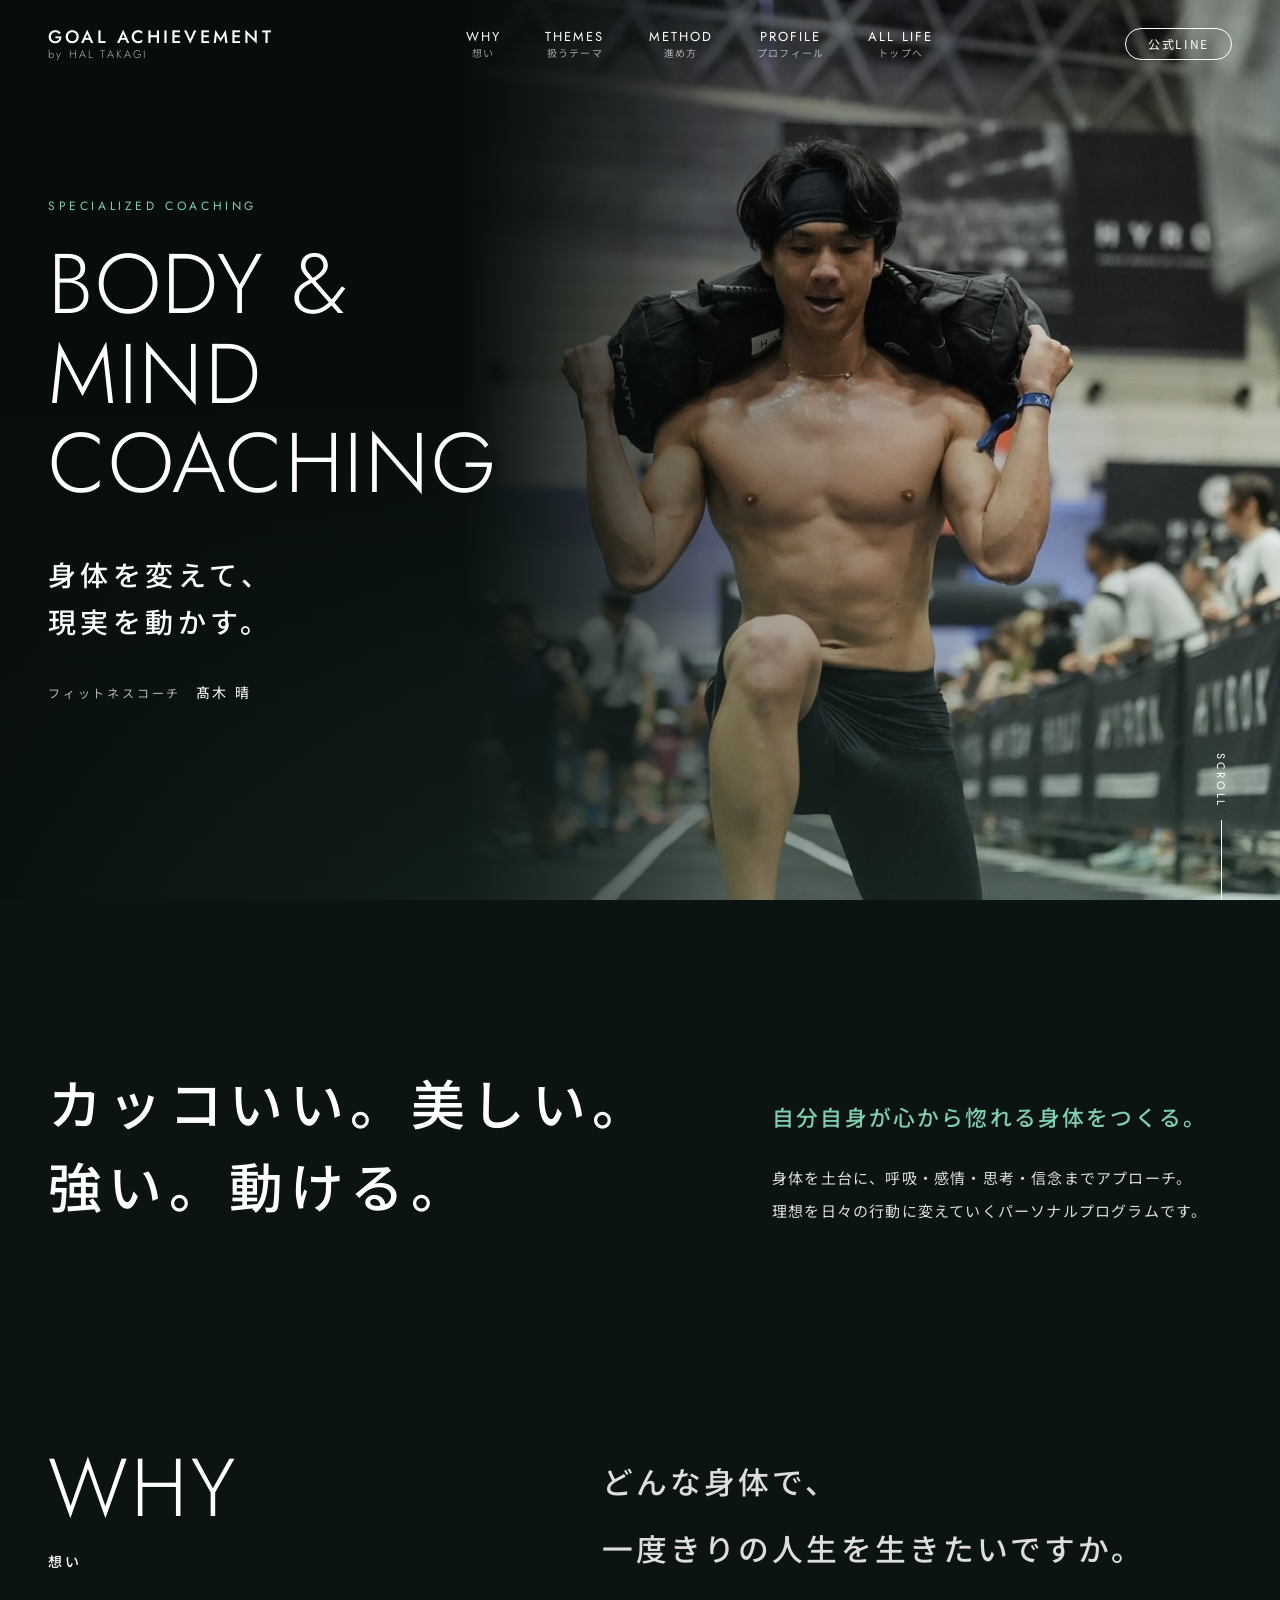
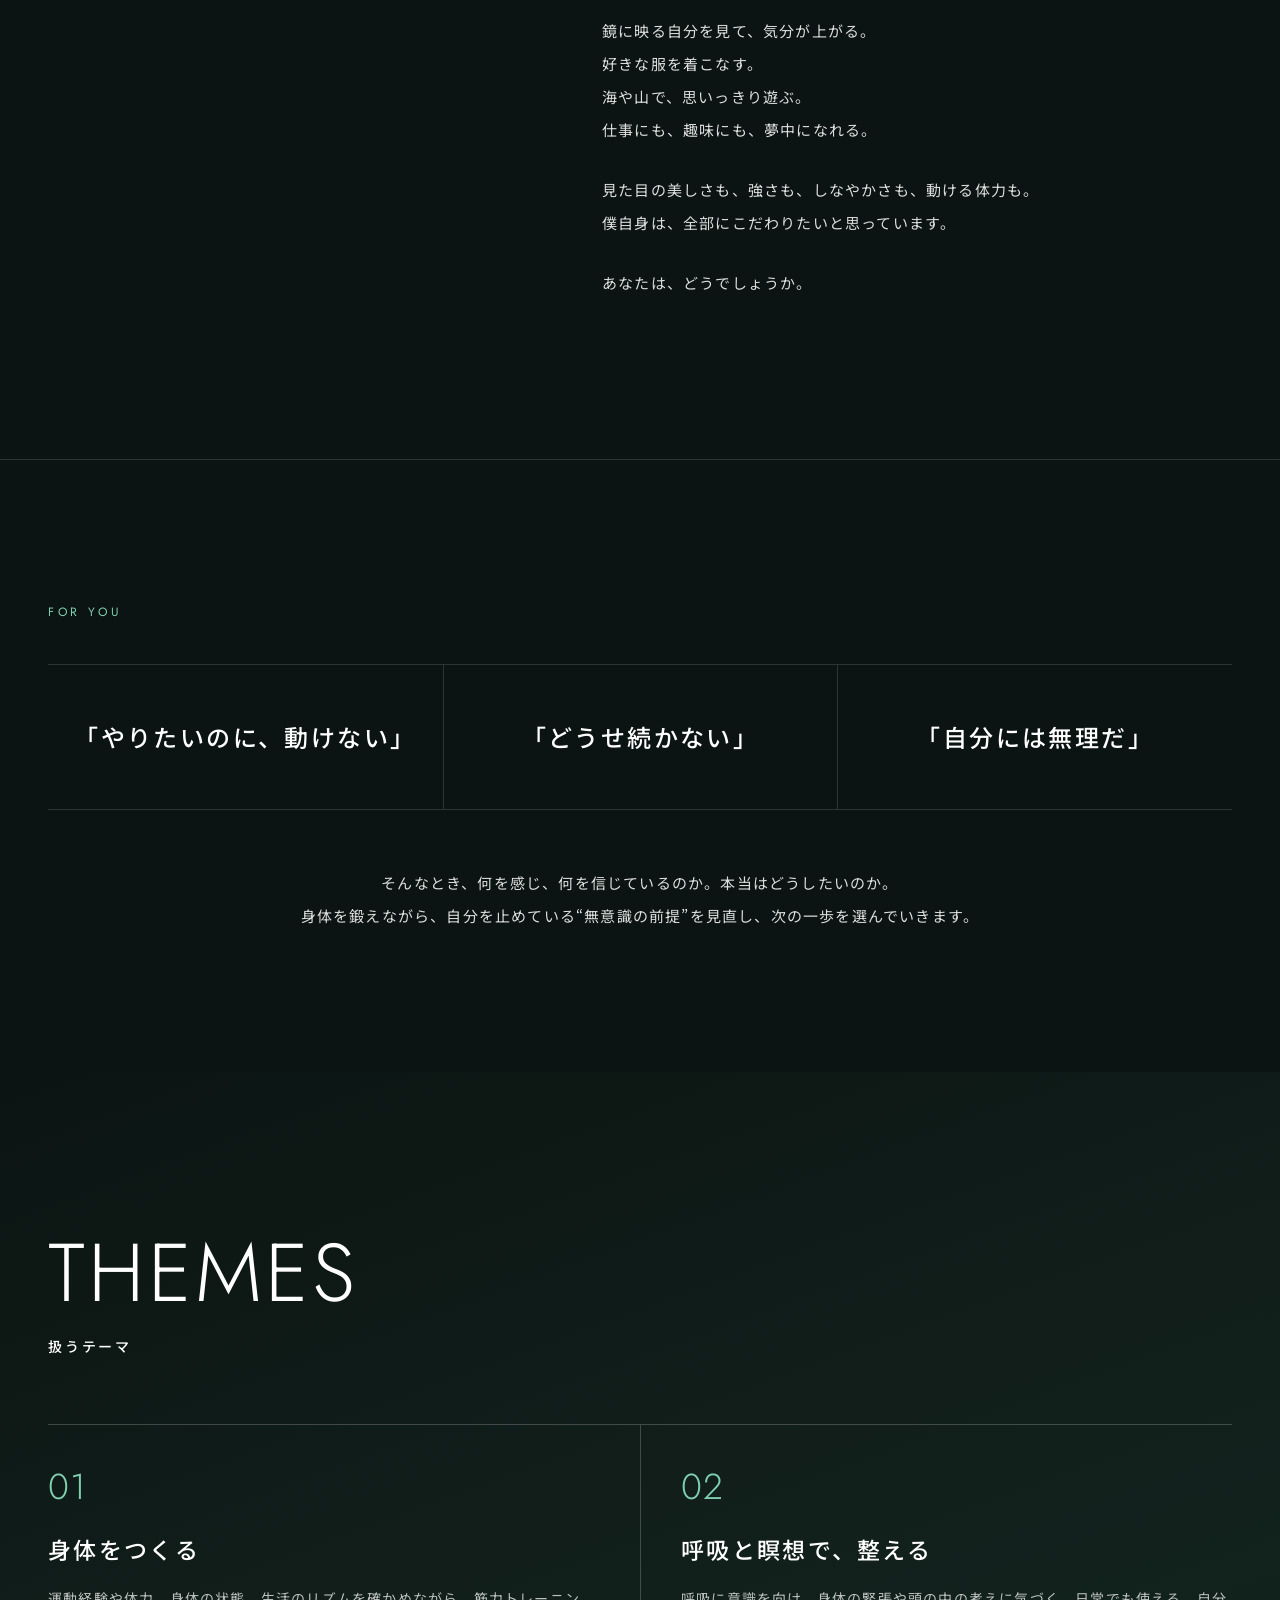
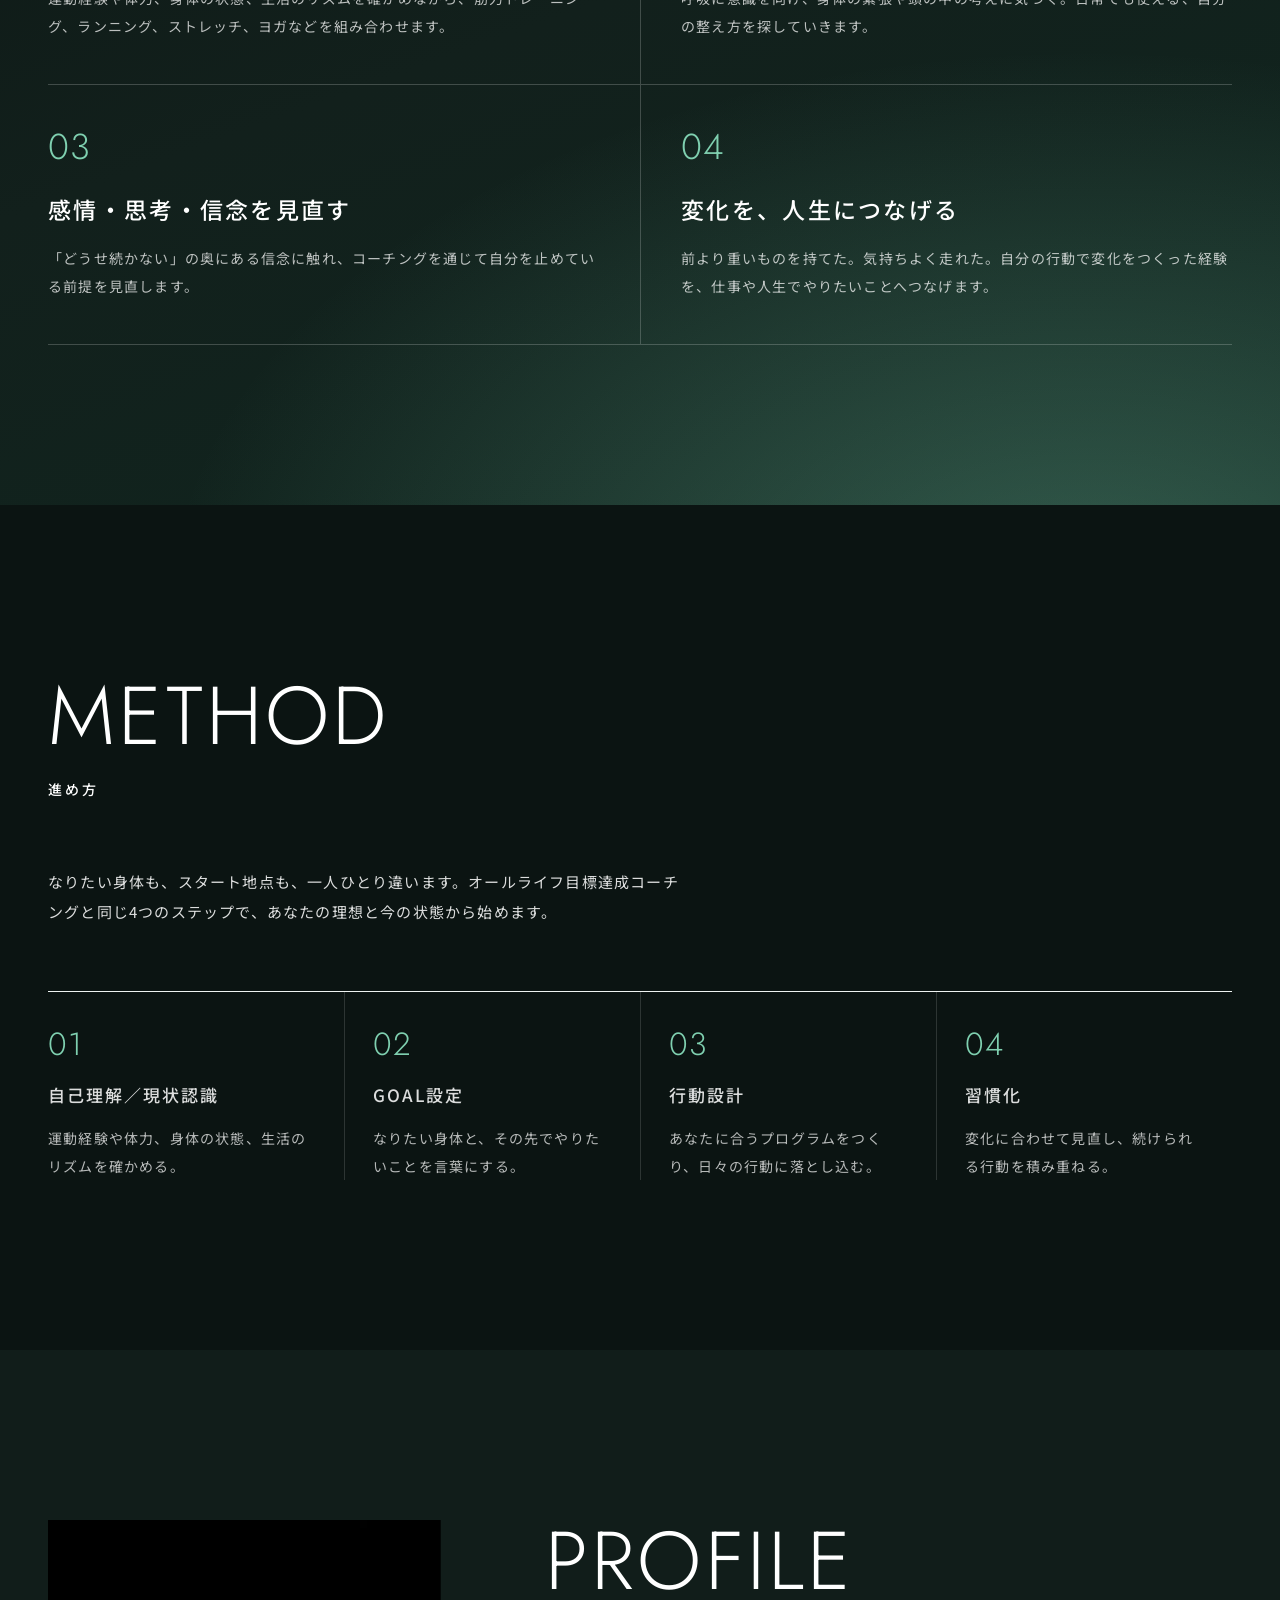
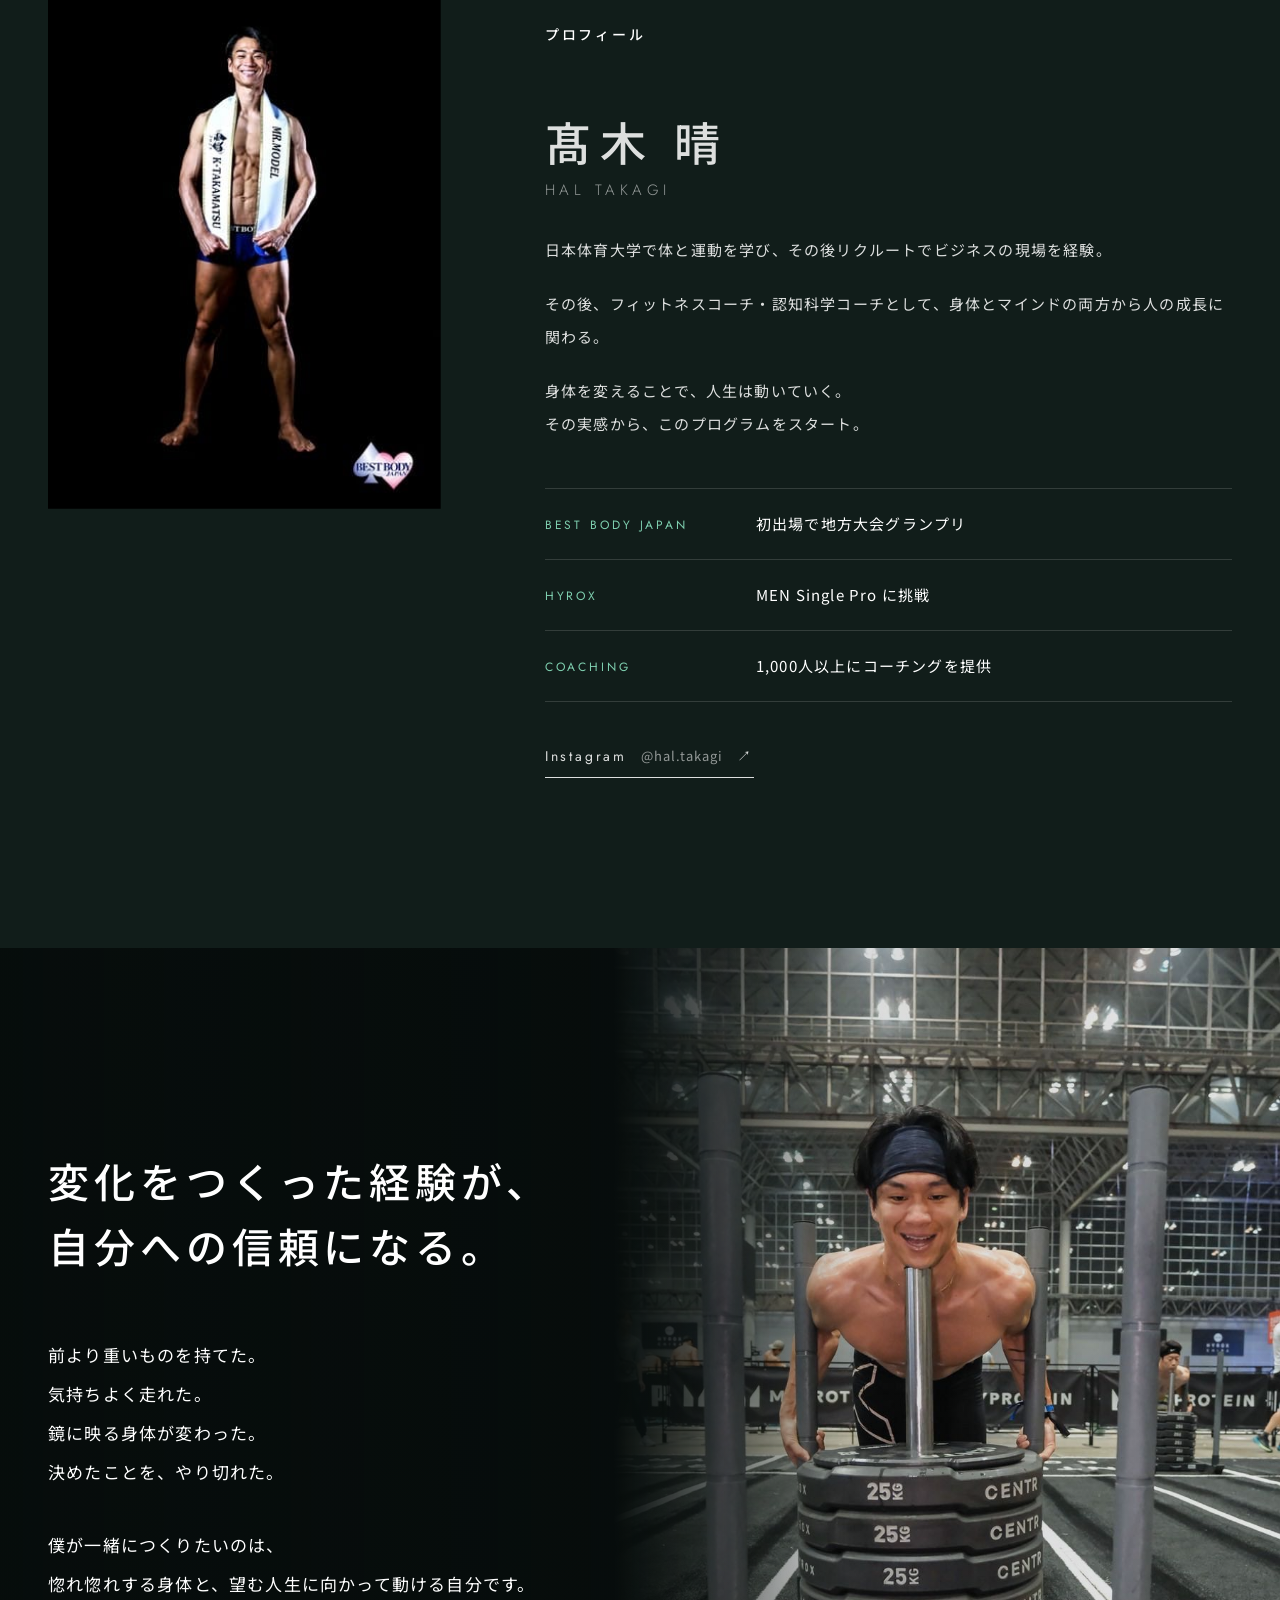
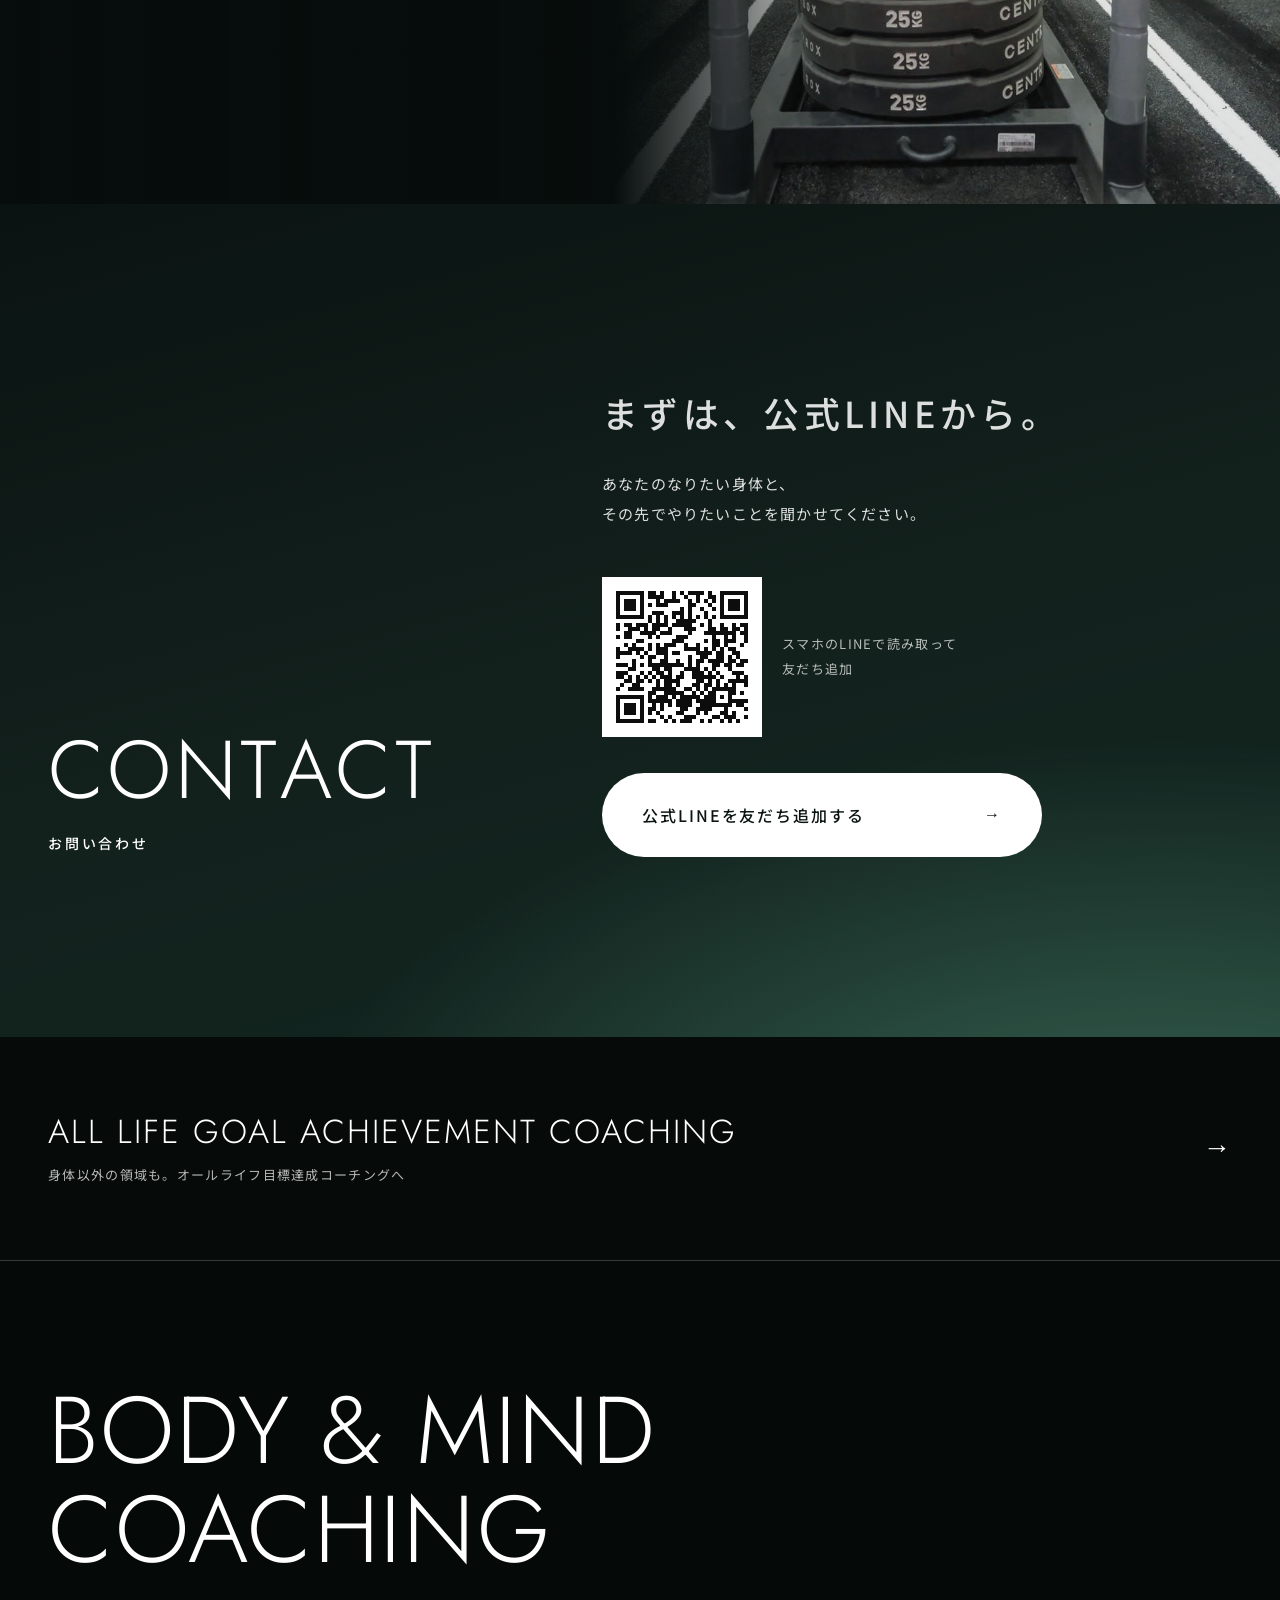
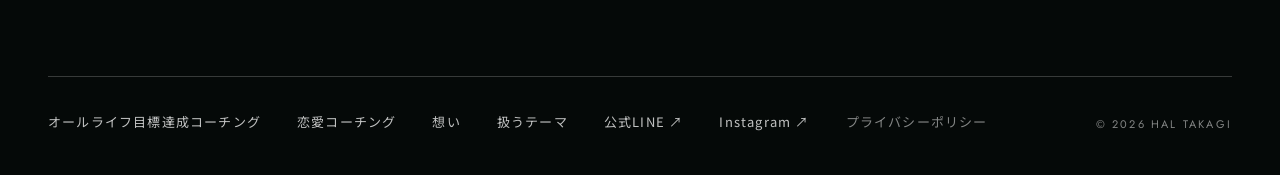
==== commit 6fa6f78d: "フィットネスページ締めの写真を瞑想からスレッドプッシュの写真に変更し、PCでは右寄せにして文章と重ならないようにする Co-Authored-By: Claude Opus 5.5 <noreply@" ====
--- a/fitness/index.html
+++ b/fitness/index.html
@@ -191,7 +191,7 @@
   <!-- ============ STATEMENT ============ -->
   <section class="fit-statement">
     <div class="fit-statement__bg" data-parallax="0.12">
-      <img src="../images/gallery-meditation.jpg" alt="" width="1045" height="1567" loading="lazy">
+      <img src="../images/gallery-sled.jpg" alt="" width="1044" height="1566" loading="lazy">
     </div>
     <div class="wrap fit-statement__inner">
       <p class="fit-statement__lead" data-reveal-parent>
--- a/css/style.css
+++ b/css/style.css
@@ -983,8 +983,13 @@
 /* ---------- STATEMENT（締めの一文） ---------- */
 .fit-statement { position: relative; overflow: hidden; color: var(--white); padding: 200px 0; background: var(--black); }
 .fit-statement__bg { position: absolute; inset: -15% 0; }
-.fit-statement__bg img { width: 100%; height: 100%; object-fit: cover; object-position: 60% 40%; }
-.fit-statement__bg::after { content: ""; position: absolute; inset: 0; background: linear-gradient(90deg, rgba(7,13,12,.9) 0%, rgba(7,13,12,.65) 50%, rgba(7,13,12,.3) 100%); }
+/* 人物が中央の縦写真なので、PCでは右側に寄せて左端を黒に溶け込ませ、文章と重ならないようにする */
+.fit-statement__bg img {
+  position: absolute; top: 0; right: 0; width: 52%; height: 100%; object-fit: cover; object-position: 50% 30%;
+  -webkit-mask-image: linear-gradient(90deg, transparent 0%, #000 35%);
+  mask-image: linear-gradient(90deg, transparent 0%, #000 35%);
+}
+.fit-statement__bg::after { content: ""; position: absolute; inset: 0; background: linear-gradient(90deg, rgba(7,13,12,.6) 0%, rgba(7,13,12,.15) 60%, rgba(7,13,12,.1) 100%); }
 .fit-statement__inner { position: relative; max-width: 1200px; }
 .fit-statement__lead { font-size: clamp(26px, 3.2vw, 44px); font-weight: 500; line-height: 1.6; letter-spacing: .12em; margin-bottom: 56px; }
 .fit-statement__inner p:not(.fit-statement__lead) { max-width: 620px; font-size: 17px; line-height: 2.3; }
@@ -1010,6 +1015,9 @@
   .fit-profile { padding: 110px 0; }
   .fit-records li { grid-template-columns: 1fr; gap: 4px; }
   .fit-statement { padding: 120px 0; }
+  /* スマホでは写真を全面に敷き、文字が読めるよう暗く重ねる */
+  .fit-statement__bg img { width: 100%; -webkit-mask-image: none; mask-image: none; object-position: 50% 20%; }
+  .fit-statement__bg::after { background: linear-gradient(180deg, rgba(7,13,12,.82) 0%, rgba(7,13,12,.7) 100%); }
   .fit-statement__inner p:not(.fit-statement__lead) { font-size: 15px; }
 }
 @media (max-width: 820px) and (max-height: 620px) {
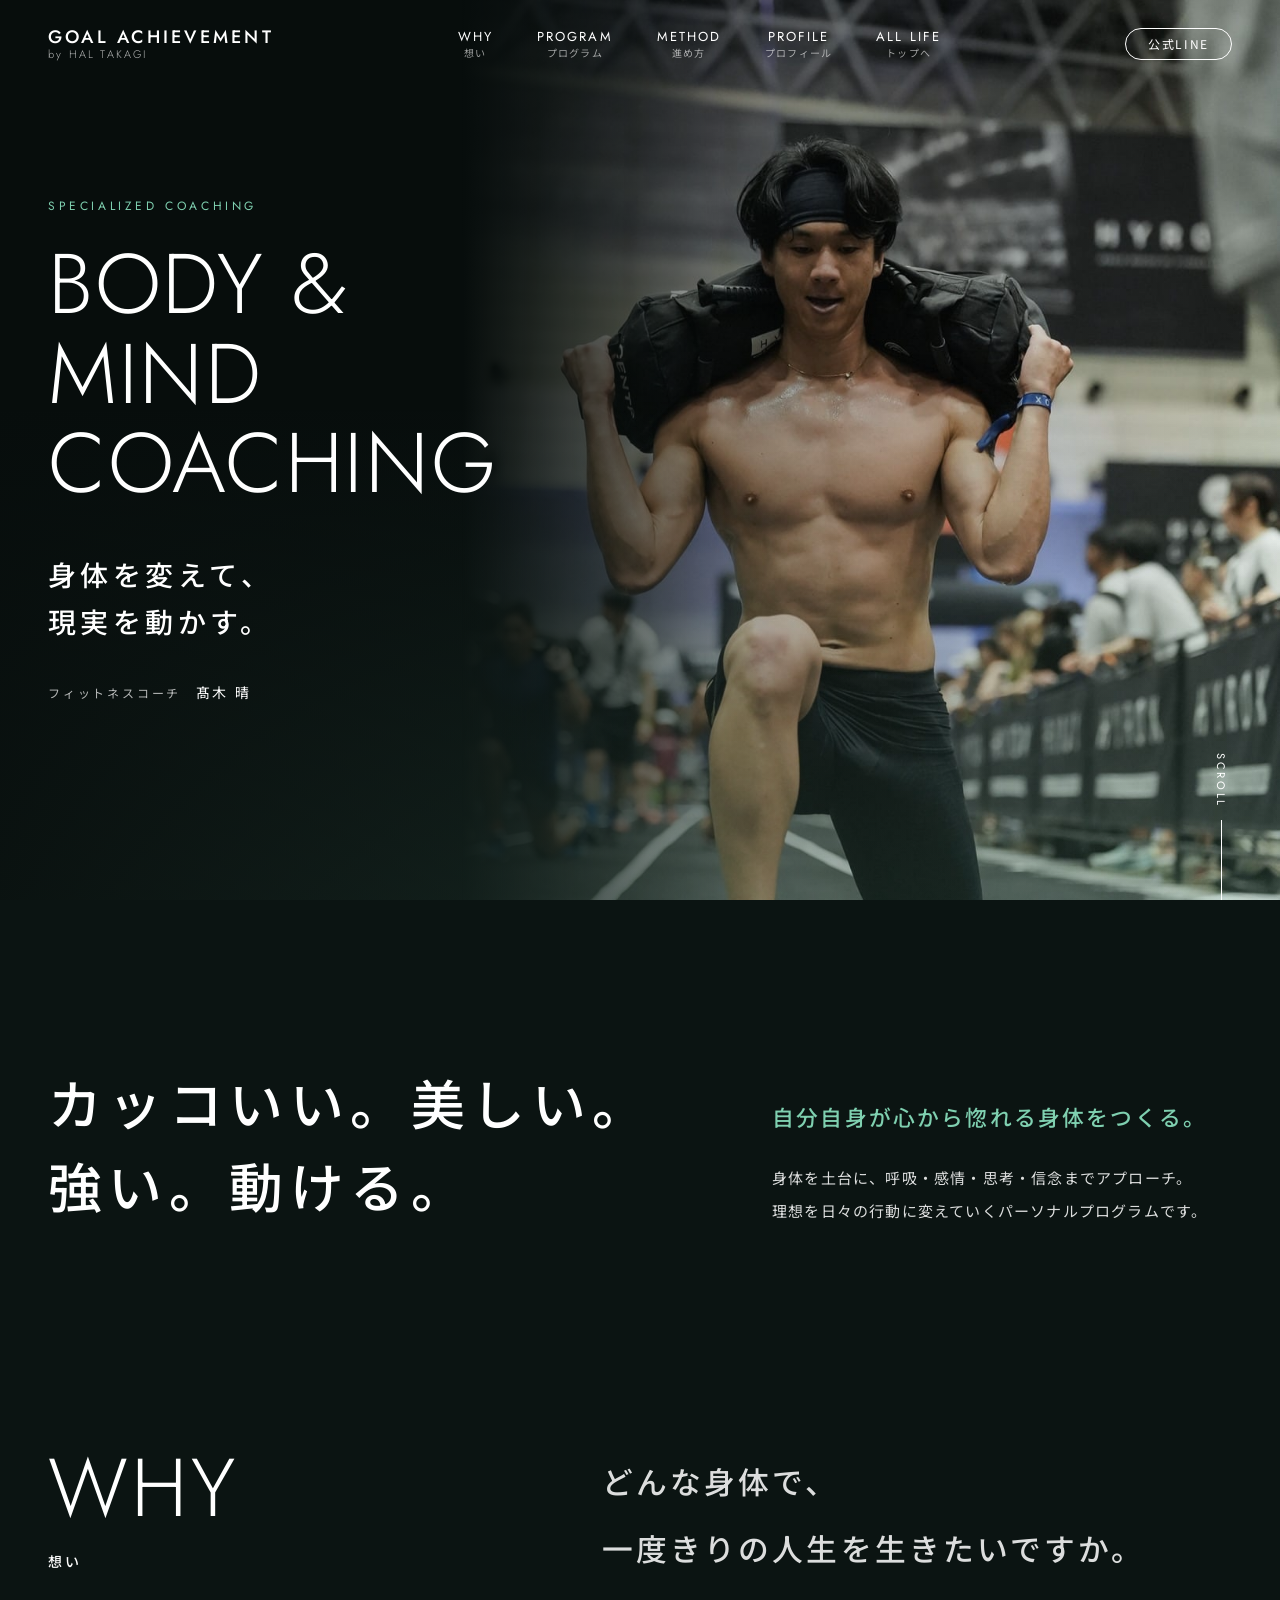
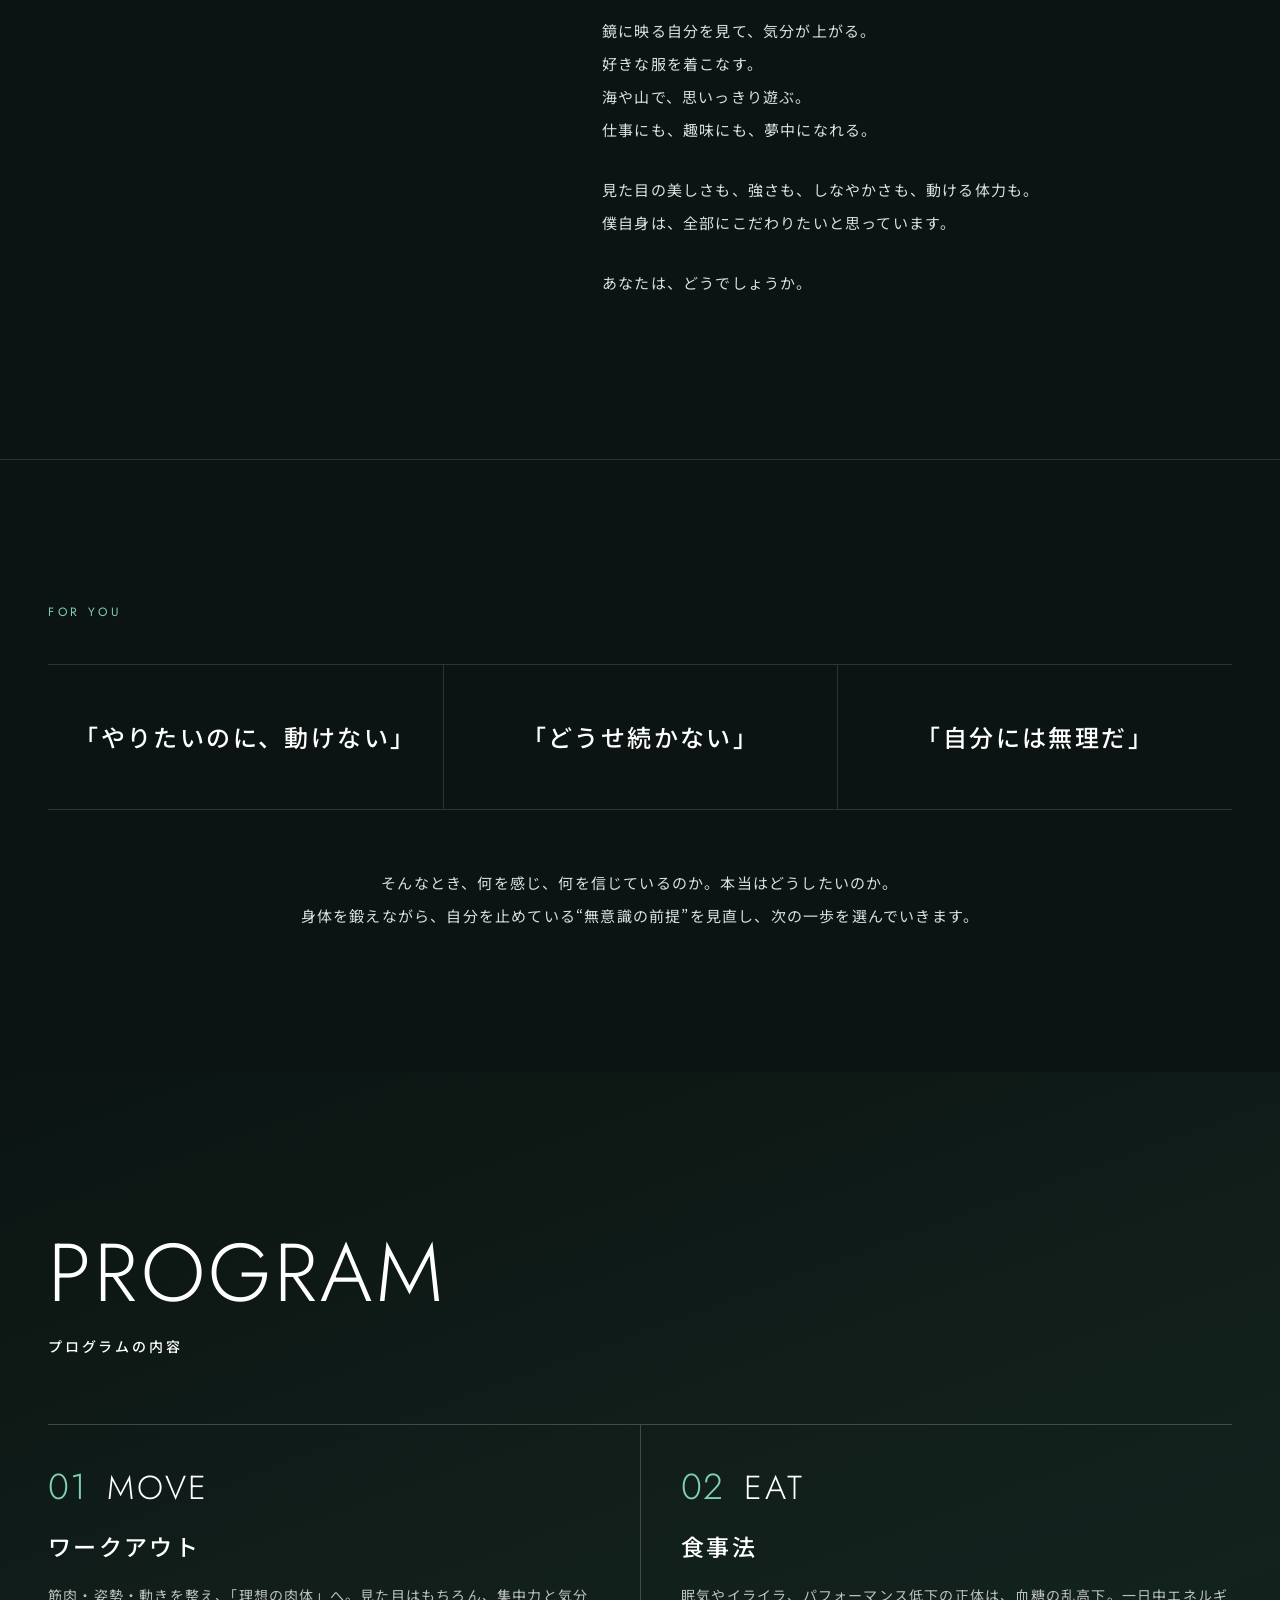
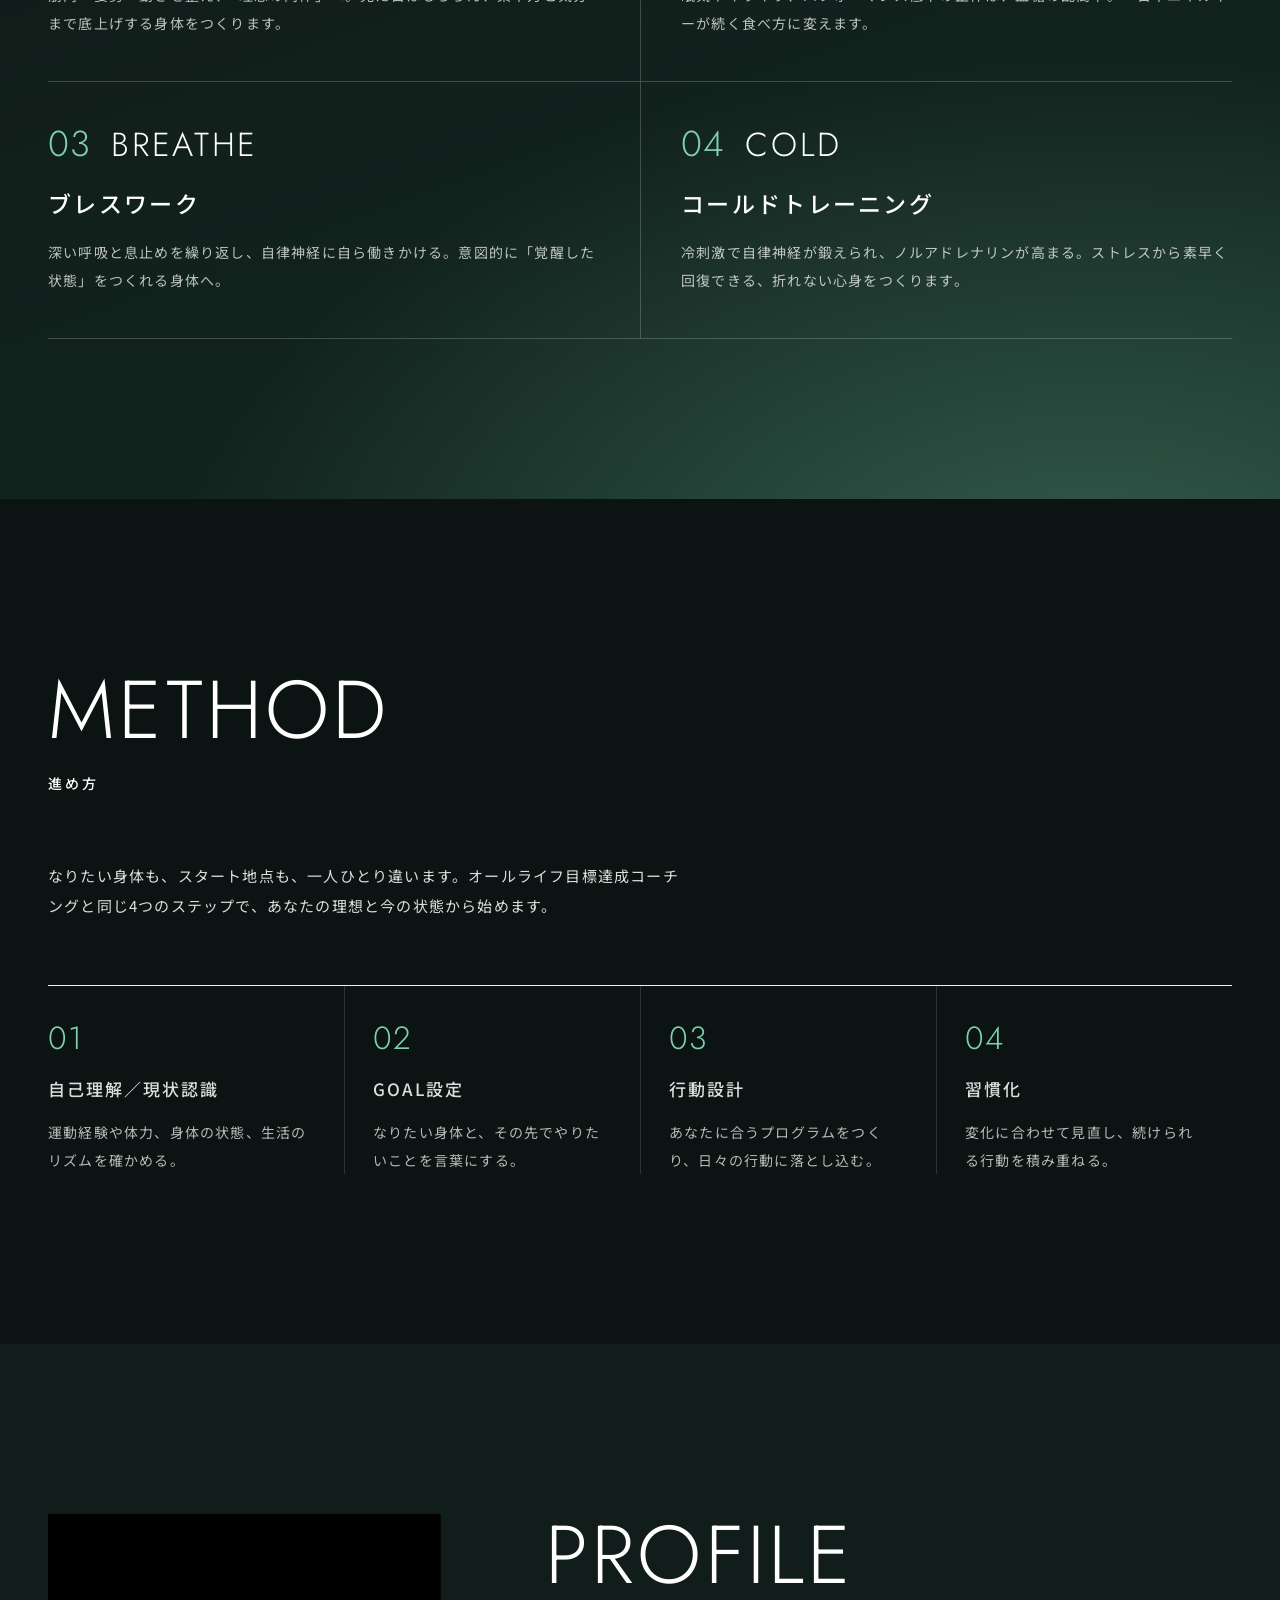
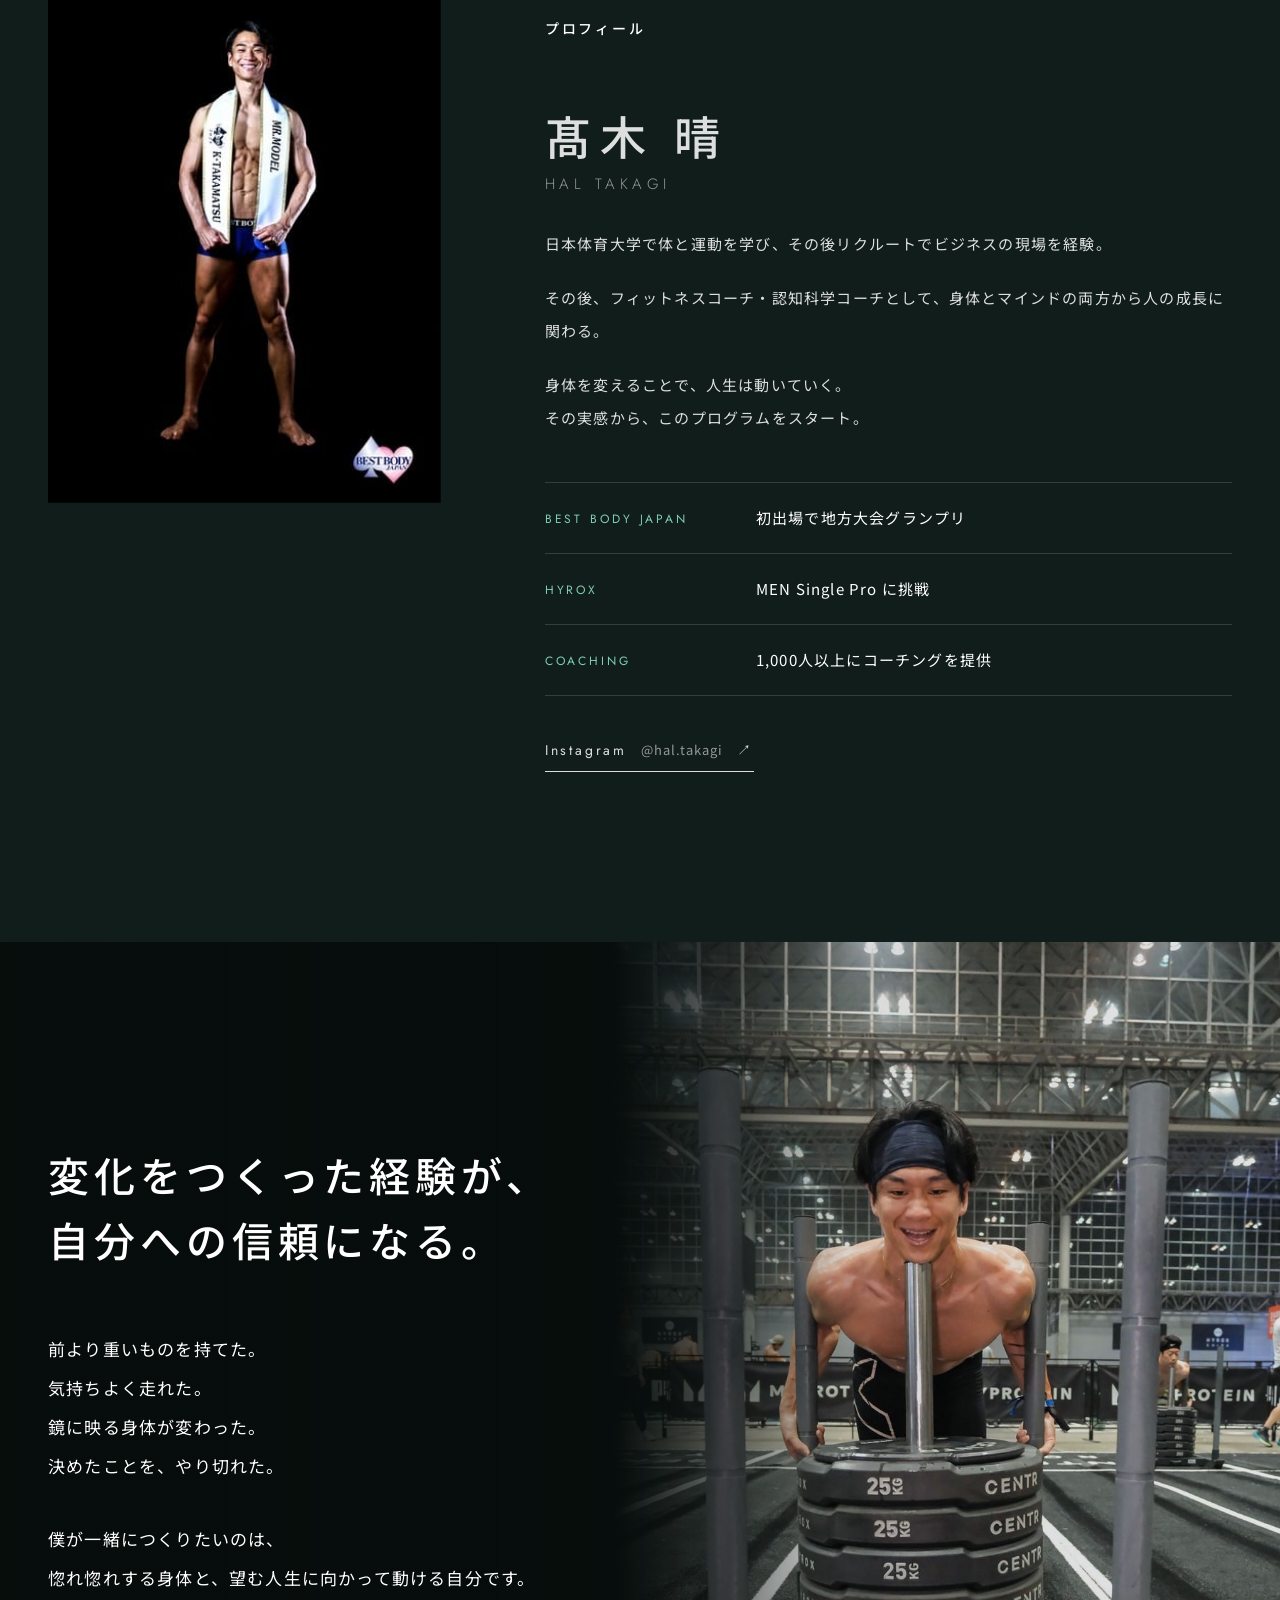
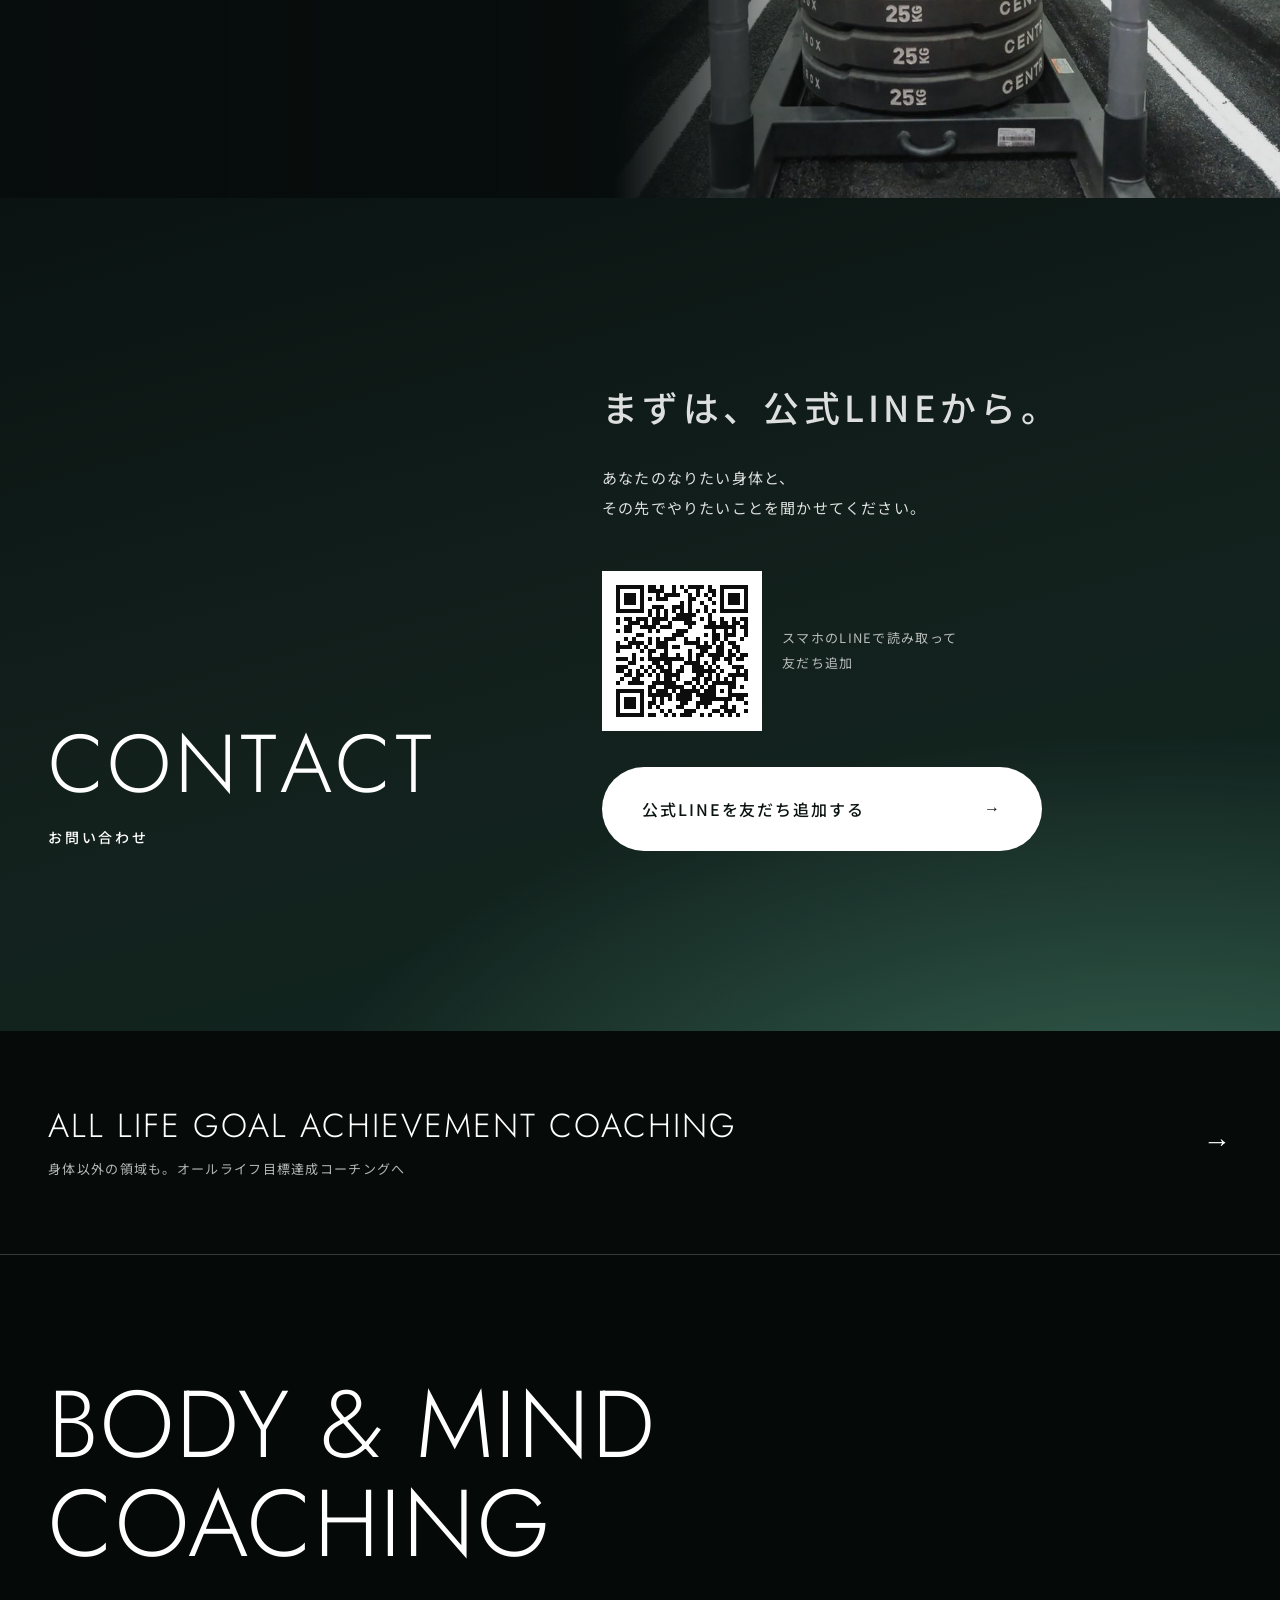
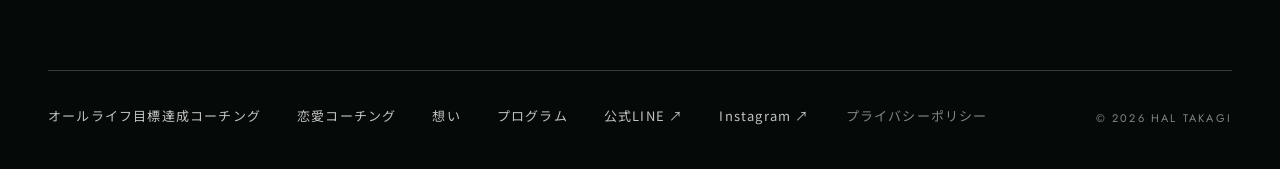
==== commit 308447c4: "フィットネスページの「扱うテーマ」を、プログラムの内容（MOVE・EAT・BREATHE・COLD）に差し替え Co-Authored-By: Claude Opus 5.5 <noreply@ant" ====
--- a/fitness/index.html
+++ b/fitness/index.html
@@ -28,7 +28,7 @@
   <nav class="nav" id="nav">
     <ul class="nav__list">
       <li><a href="#why"><span class="nav__en">WHY</span><span class="nav__ja">想い</span></a></li>
-      <li><a href="#themes"><span class="nav__en">THEMES</span><span class="nav__ja">扱うテーマ</span></a></li>
+      <li><a href="#program"><span class="nav__en">PROGRAM</span><span class="nav__ja">プログラム</span></a></li>
       <li><a href="#method"><span class="nav__en">METHOD</span><span class="nav__ja">進め方</span></a></li>
       <li><a href="#profile"><span class="nav__en">PROFILE</span><span class="nav__ja">プロフィール</span></a></li>
       <li><a href="../index.html"><span class="nav__en">ALL LIFE</span><span class="nav__ja">トップへ</span></a></li>
@@ -112,33 +112,33 @@
     </div>
   </section>
 
-  <!-- ============ THEMES ============ -->
-  <section class="love-themes" id="themes">
+  <!-- ============ PROGRAM（プログラムの内容） ============ -->
+  <section class="love-themes" id="program">
     <div class="wrap">
       <div class="heading heading--light">
-        <p class="heading__en js-letters">THEMES</p>
-        <h2 class="heading__ja" data-reveal>扱うテーマ</h2>
+        <p class="heading__en js-letters">PROGRAM</p>
+        <h2 class="heading__ja" data-reveal>プログラムの内容</h2>
       </div>
       <ol class="fit-themes">
         <li data-reveal>
-          <span class="love-themes__num">01</span>
-          <h3>身体をつくる</h3>
-          <p>運動経験や体力、身体の状態、生活のリズムを確かめながら、筋力トレーニング、ランニング、ストレッチ、ヨガなどを組み合わせます。</p>
-        </li>
-        <li data-reveal>
-          <span class="love-themes__num">02</span>
-          <h3>呼吸と瞑想で、整える</h3>
-          <p>呼吸に意識を向け、身体の緊張や頭の中の考えに気づく。日常でも使える、自分の整え方を探していきます。</p>
-        </li>
-        <li data-reveal>
-          <span class="love-themes__num">03</span>
-          <h3>感情・思考・信念を見直す</h3>
-          <p>「どうせ続かない」の奥にある信念に触れ、コーチングを通じて自分を止めている前提を見直します。</p>
-        </li>
-        <li data-reveal>
-          <span class="love-themes__num">04</span>
-          <h3>変化を、人生につなげる</h3>
-          <p>前より重いものを持てた。気持ちよく走れた。自分の行動で変化をつくった経験を、仕事や人生でやりたいことへつなげます。</p>
+          <p class="fit-themes__head"><span class="love-themes__num">01</span><span class="fit-themes__en">MOVE</span></p>
+          <h3>ワークアウト</h3>
+          <p>筋肉・姿勢・動きを整え、「理想の肉体」へ。見た目はもちろん、集中力と気分まで底上げする身体をつくります。</p>
+        </li>
+        <li data-reveal>
+          <p class="fit-themes__head"><span class="love-themes__num">02</span><span class="fit-themes__en">EAT</span></p>
+          <h3>食事法</h3>
+          <p>眠気やイライラ、パフォーマンス低下の正体は、血糖の乱高下。一日中エネルギーが続く食べ方に変えます。</p>
+        </li>
+        <li data-reveal>
+          <p class="fit-themes__head"><span class="love-themes__num">03</span><span class="fit-themes__en">BREATHE</span></p>
+          <h3>ブレスワーク</h3>
+          <p>深い呼吸と息止めを繰り返し、自律神経に自ら働きかける。意図的に「覚醒した状態」をつくれる身体へ。</p>
+        </li>
+        <li data-reveal>
+          <p class="fit-themes__head"><span class="love-themes__num">04</span><span class="fit-themes__en">COLD</span></p>
+          <h3>コールドトレーニング</h3>
+          <p>冷刺激で自律神経が鍛えられ、ノルアドレナリンが高まる。ストレスから素早く回復できる、折れない心身をつくります。</p>
         </li>
       </ol>
     </div>
@@ -253,7 +253,7 @@
         <li><a href="../index.html">オールライフ目標達成コーチング</a></li>
         <li><a href="../love/index.html">恋愛コーチング</a></li>
         <li><a href="#why">想い</a></li>
-        <li><a href="#themes">扱うテーマ</a></li>
+        <li><a href="#program">プログラム</a></li>
         <li><a href="https://line-harness.mgr-lab.workers.dev/r/hp-kyotu" target="_blank" rel="noopener">公式LINE ↗</a></li>
         <li><a href="https://www.instagram.com/hal.takagi/" target="_blank" rel="noopener">Instagram ↗</a></li>
         <li><a href="../privacy/index.html" class="footer__legal">プライバシーポリシー</a></li>
--- a/css/style.css
+++ b/css/style.css
@@ -965,6 +965,8 @@
 .fit-themes { display: grid; grid-template-columns: repeat(2, 1fr); border-top: 1px solid rgba(255,255,255,.2); }
 .fit-themes li { padding: 44px 40px 44px 0; border-bottom: 1px solid rgba(255,255,255,.2); }
 .fit-themes li:nth-child(even) { padding: 44px 0 44px 40px; border-left: 1px solid rgba(255,255,255,.2); }
+.fit-themes__head { display: flex; align-items: baseline; gap: 20px; }
+.fit-themes__en { font-family: var(--en); font-weight: 300; font-size: clamp(26px, 2.6vw, 36px); letter-spacing: .08em; color: var(--white); line-height: 1; }
 .fit-themes h3 { margin: 18px 0 12px; font-size: clamp(18px, 1.8vw, 23px); font-weight: 500; letter-spacing: .1em; color: var(--white); }
 .fit-themes p { font-size: 14px; color: rgba(255,255,255,.72); }
 
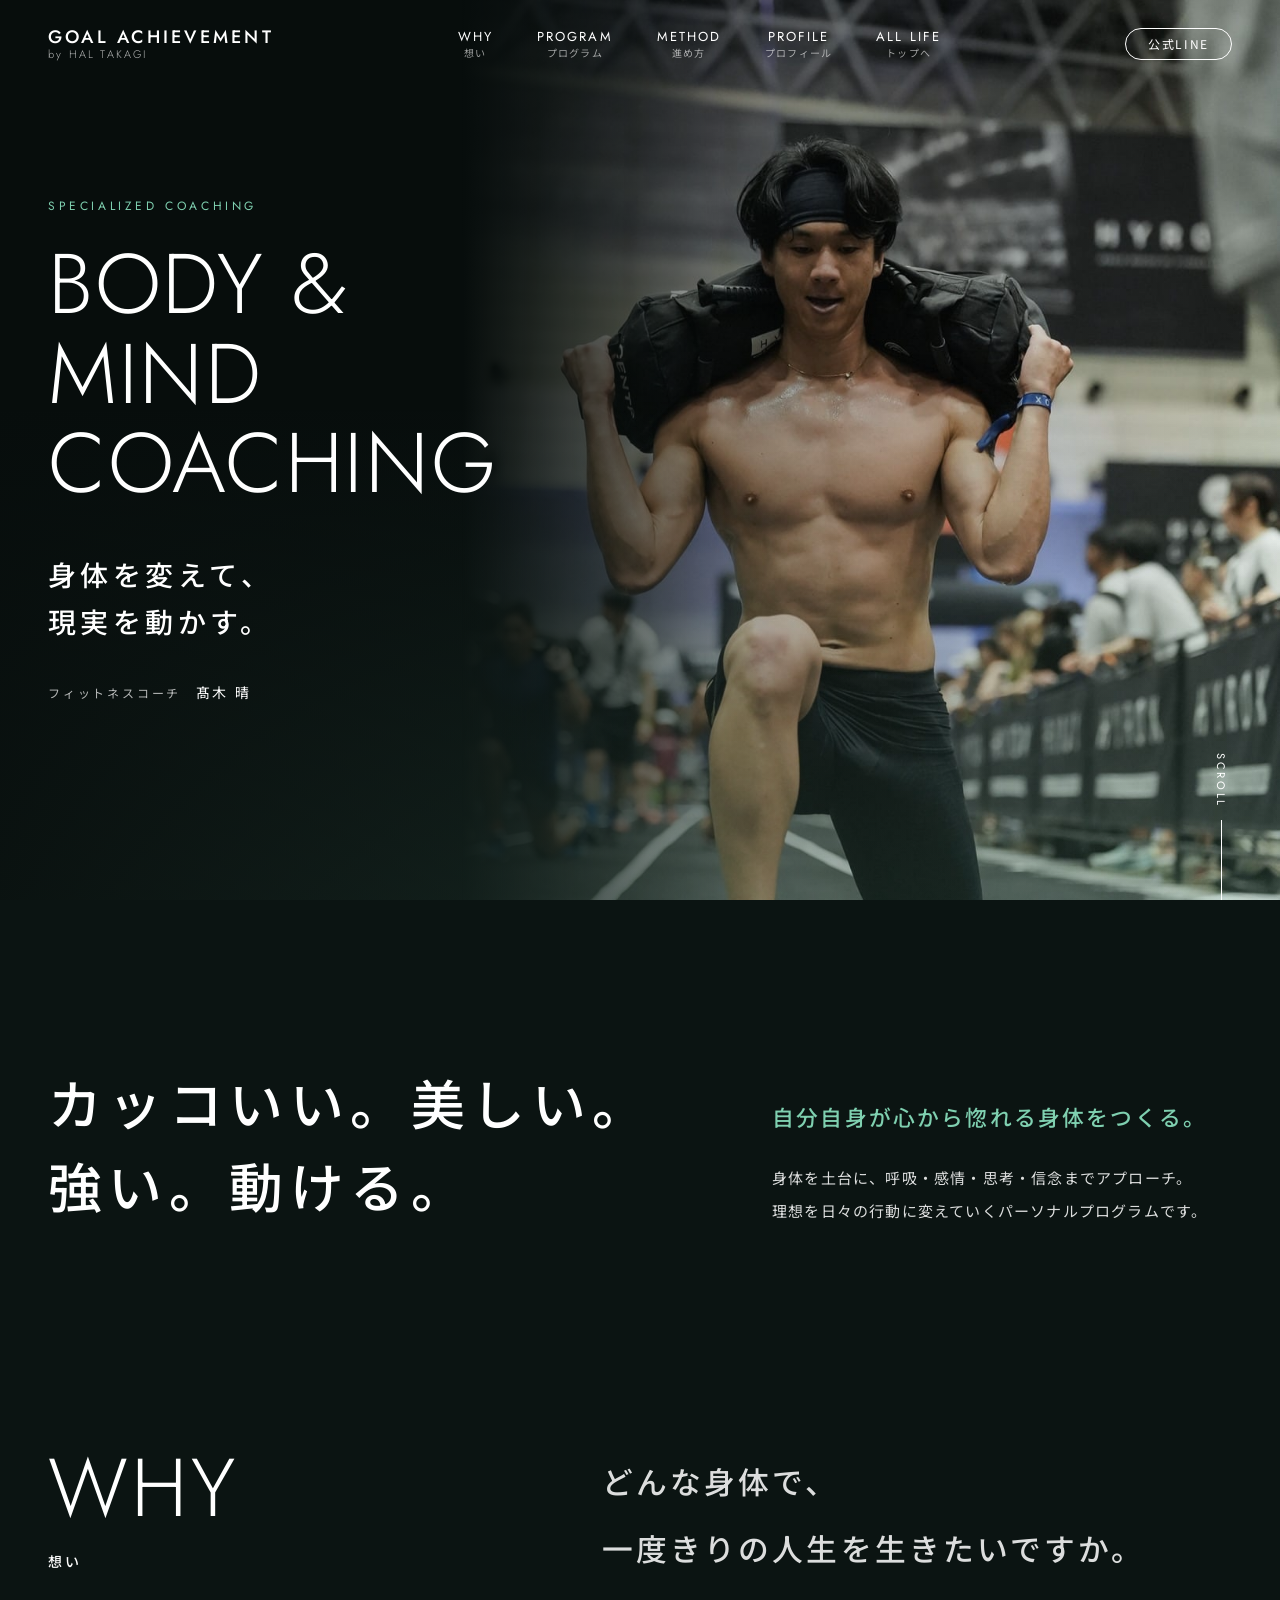
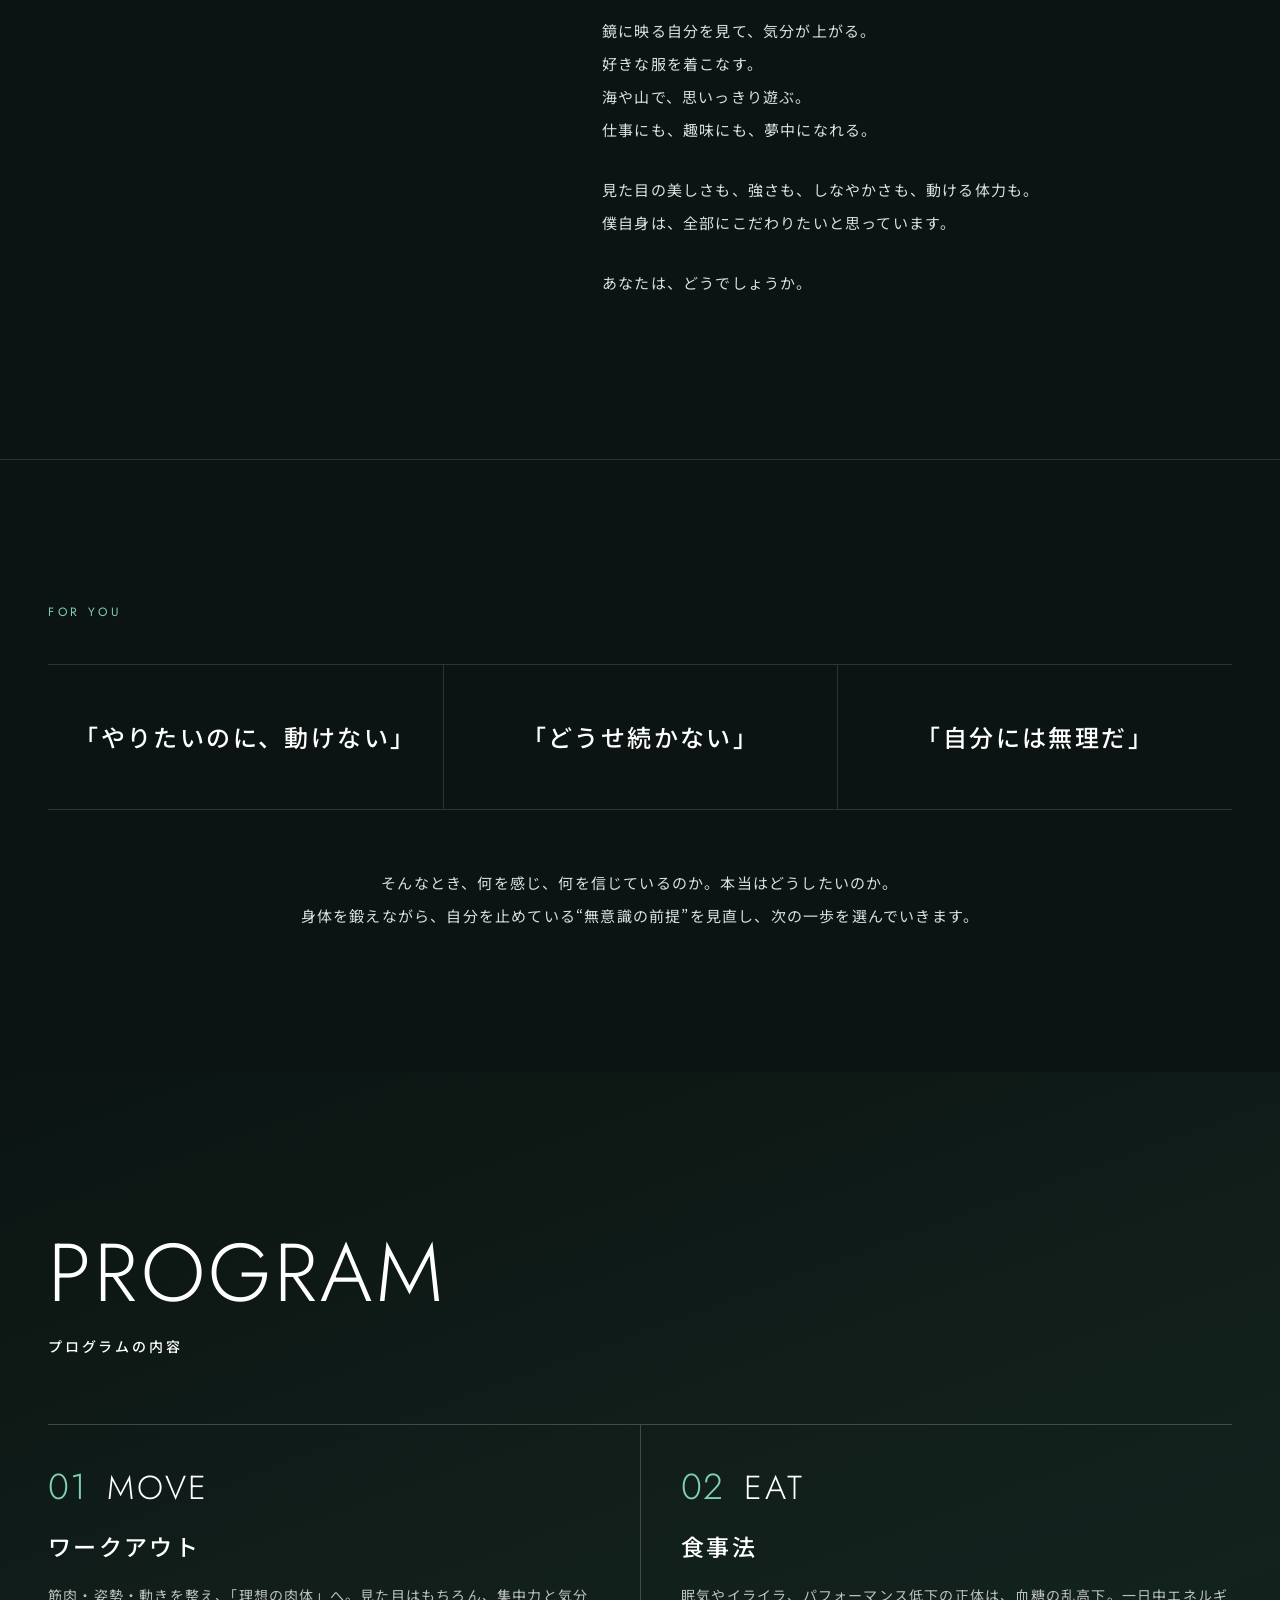
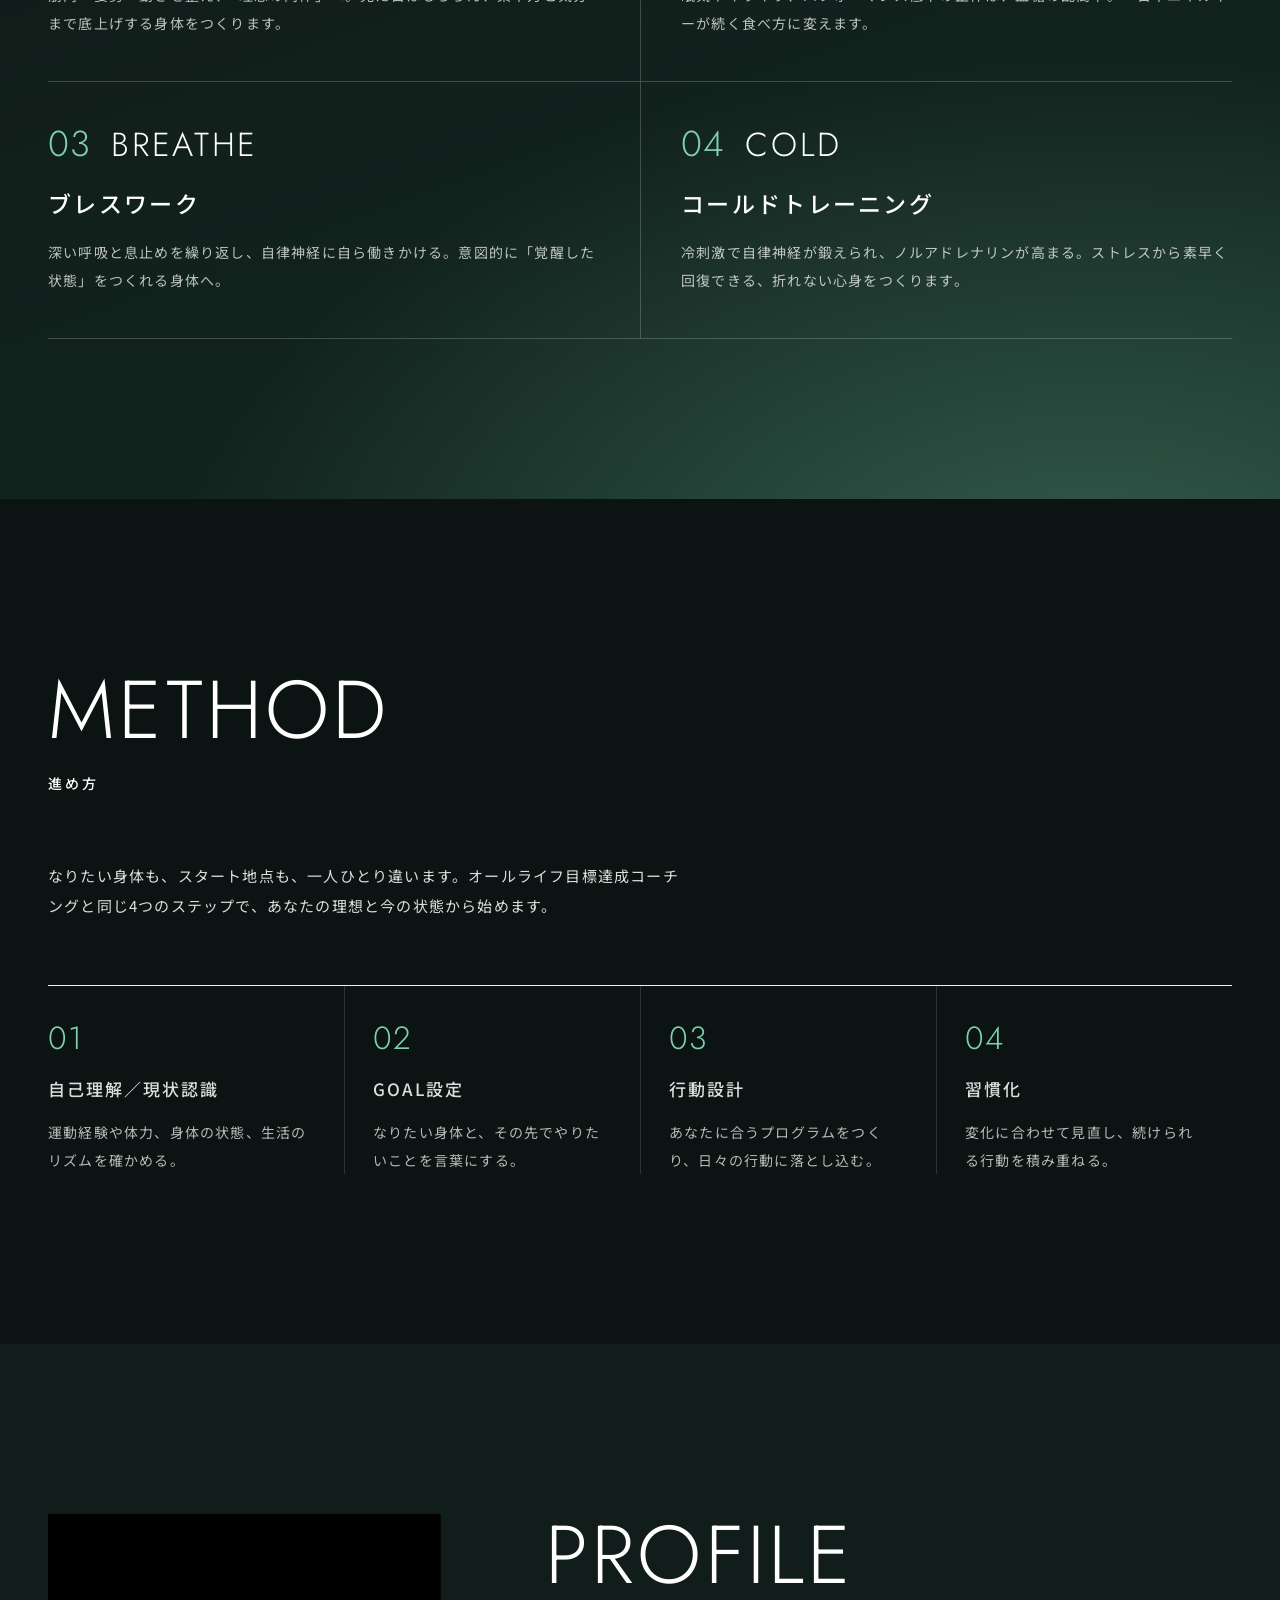
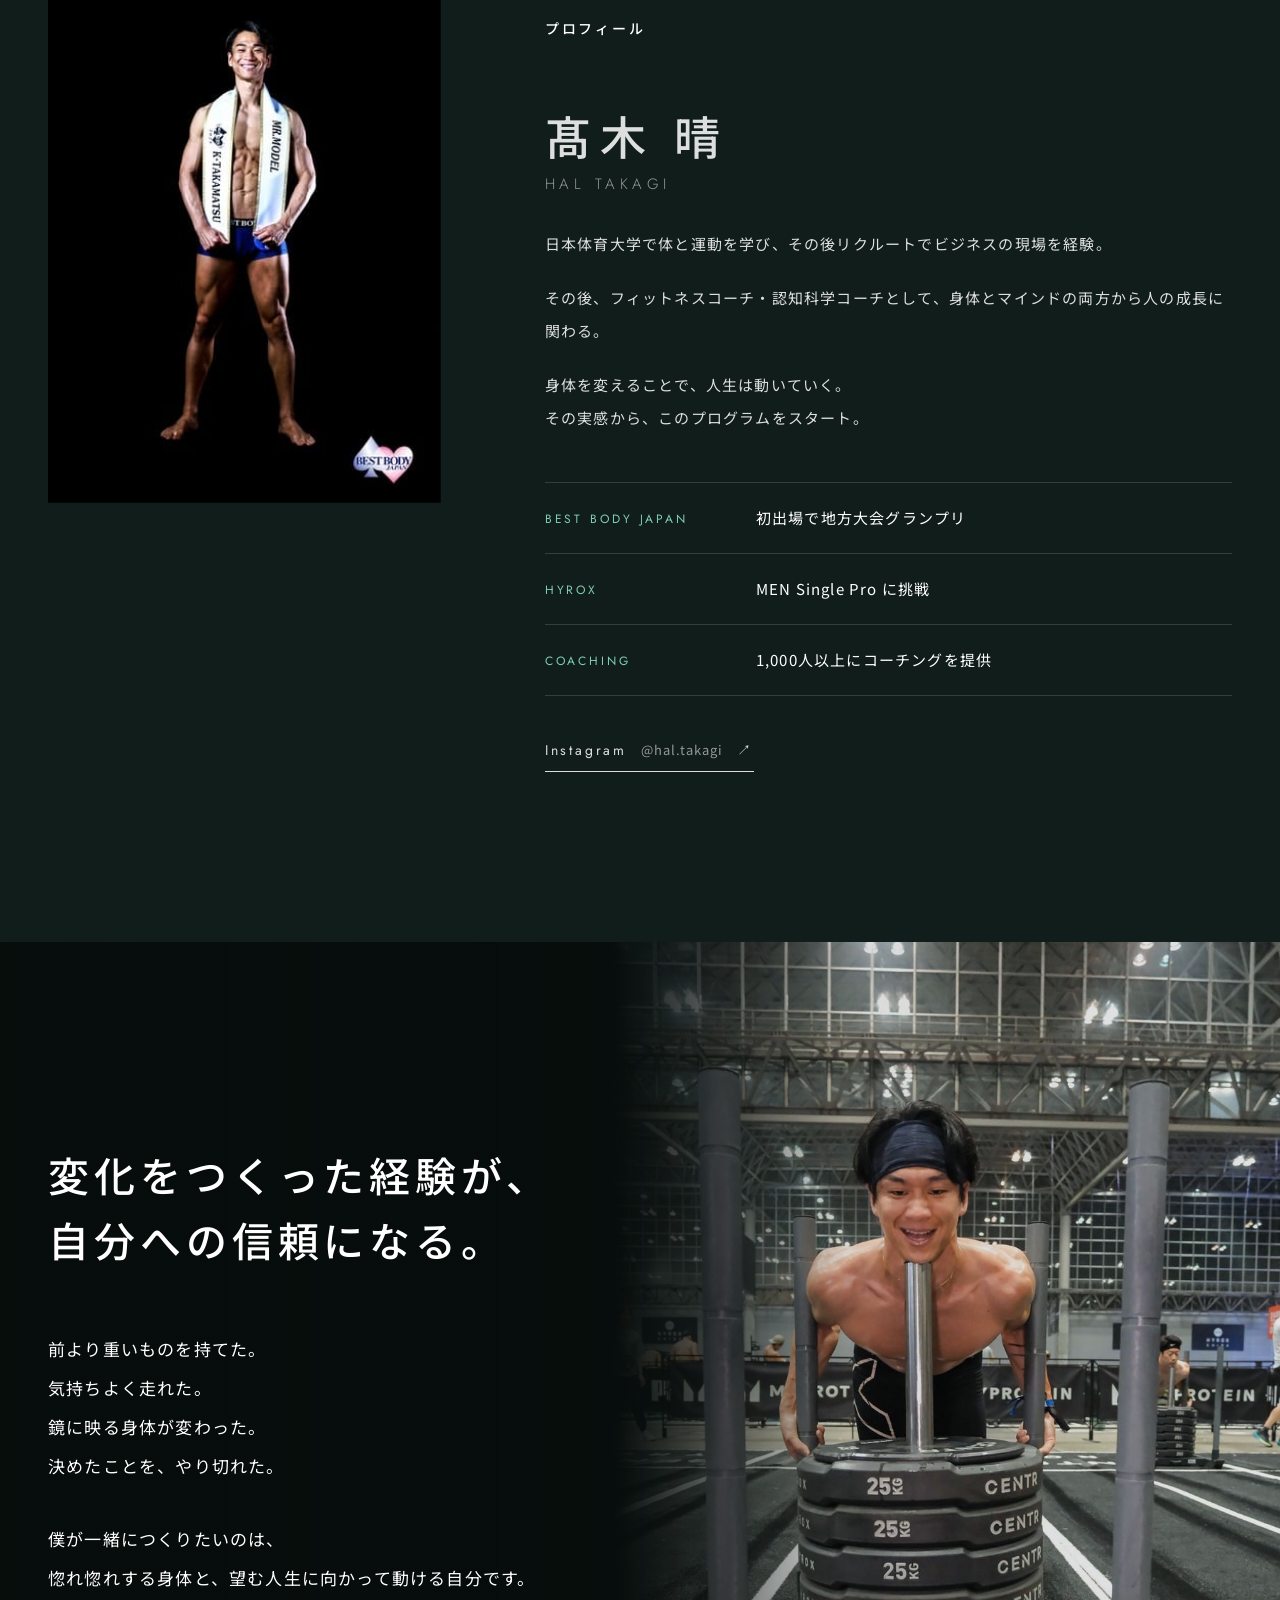
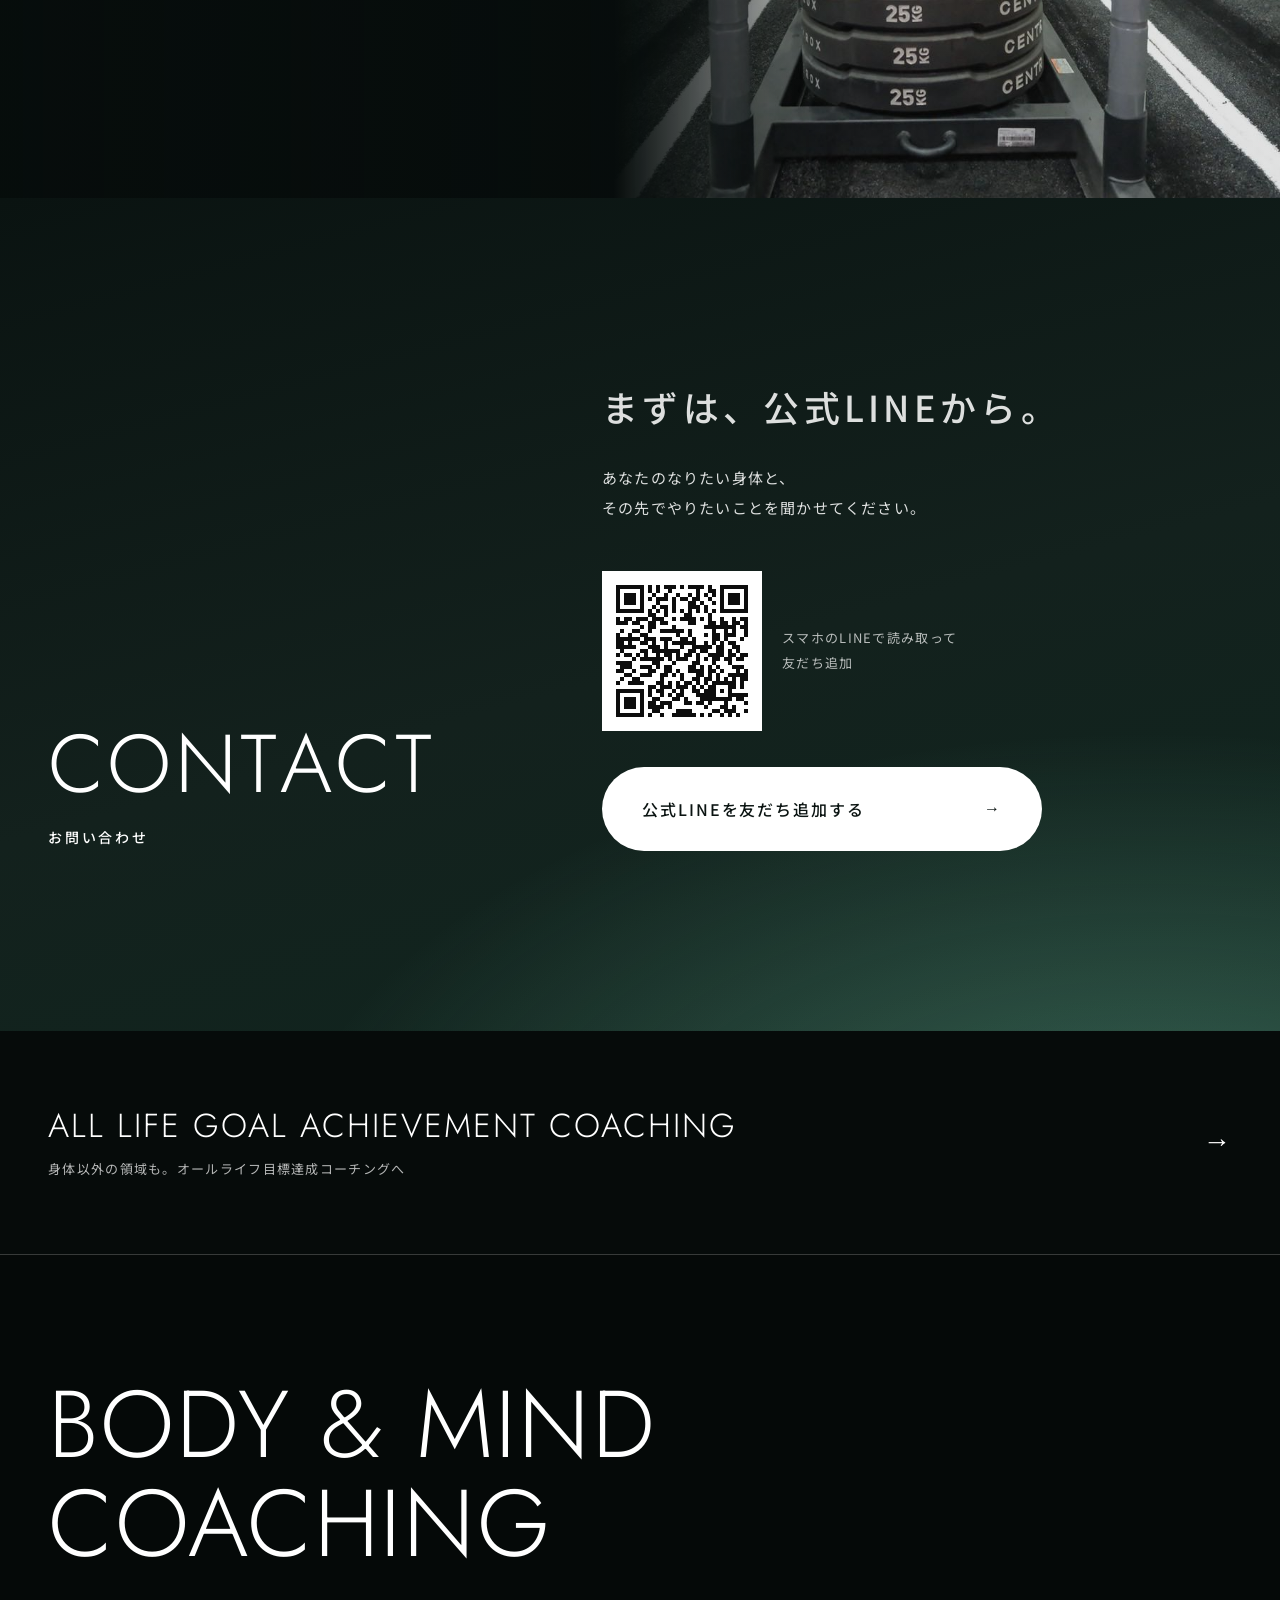
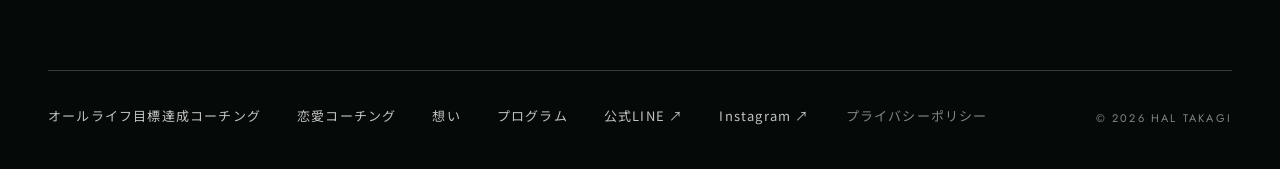
==== commit 48e39c84: "フィットネスページの公式LINEを計測用URL hp-fittness に変更し、専用のQRコードを追加 Co-Authored-By: Claude Opus 5.5 <noreply@anthro" ====
--- a/fitness/index.html
+++ b/fitness/index.html
@@ -204,7 +204,6 @@
   </section>
 
   <!-- ============ CONTACT (公式LINE) ============ -->
-  <!-- TODO: 計測用URL hp-fitness を LINE Harness に登録したら、hp-kyotu から差し替える（QRも専用に作り直す） -->
   <section class="contact" id="contact">
     <div class="wrap contact__inner">
       <div class="heading">
@@ -218,10 +217,10 @@
         <p data-reveal>あなたのなりたい身体と、<br>その先でやりたいことを聞かせてください。</p>
         <div class="contact__actions" data-reveal>
           <figure class="line-qr">
-            <img src="../images/line-qr.svg?v=20261006" alt="公式LINEの友だち追加用QRコード" width="160" height="160">
+            <img src="../images/line-qr-fitness.svg?v=20261010" alt="公式LINEの友だち追加用QRコード" width="160" height="160">
             <figcaption>スマホのLINEで読み取って<br>友だち追加</figcaption>
           </figure>
-          <a href="https://line-harness.mgr-lab.workers.dev/r/hp-kyotu" target="_blank" rel="noopener" class="line-btn">
+          <a href="https://line-harness.mgr-lab.workers.dev/r/hp-fittness" target="_blank" rel="noopener" class="line-btn">
             <span>公式LINEを友だち追加する</span>
             <span class="line-btn__arrow" aria-hidden="true">→</span>
           </a>
@@ -242,7 +241,7 @@
 </main>
 
 <!-- スマホ用：画面下に固定の公式LINEボタン -->
-<a href="https://line-harness.mgr-lab.workers.dev/r/hp-kyotu" target="_blank" rel="noopener" class="line-float" id="lineFloat">相談する<span aria-hidden="true">→</span></a>
+<a href="https://line-harness.mgr-lab.workers.dev/r/hp-fittness" target="_blank" rel="noopener" class="line-float" id="lineFloat">相談する<span aria-hidden="true">→</span></a>
 
 <!-- ============ FOOTER ============ -->
 <footer class="footer">
@@ -254,7 +253,7 @@
         <li><a href="../love/index.html">恋愛コーチング</a></li>
         <li><a href="#why">想い</a></li>
         <li><a href="#program">プログラム</a></li>
-        <li><a href="https://line-harness.mgr-lab.workers.dev/r/hp-kyotu" target="_blank" rel="noopener">公式LINE ↗</a></li>
+        <li><a href="https://line-harness.mgr-lab.workers.dev/r/hp-fittness" target="_blank" rel="noopener">公式LINE ↗</a></li>
         <li><a href="https://www.instagram.com/hal.takagi/" target="_blank" rel="noopener">Instagram ↗</a></li>
         <li><a href="../privacy/index.html" class="footer__legal">プライバシーポリシー</a></li>
       </ul>
